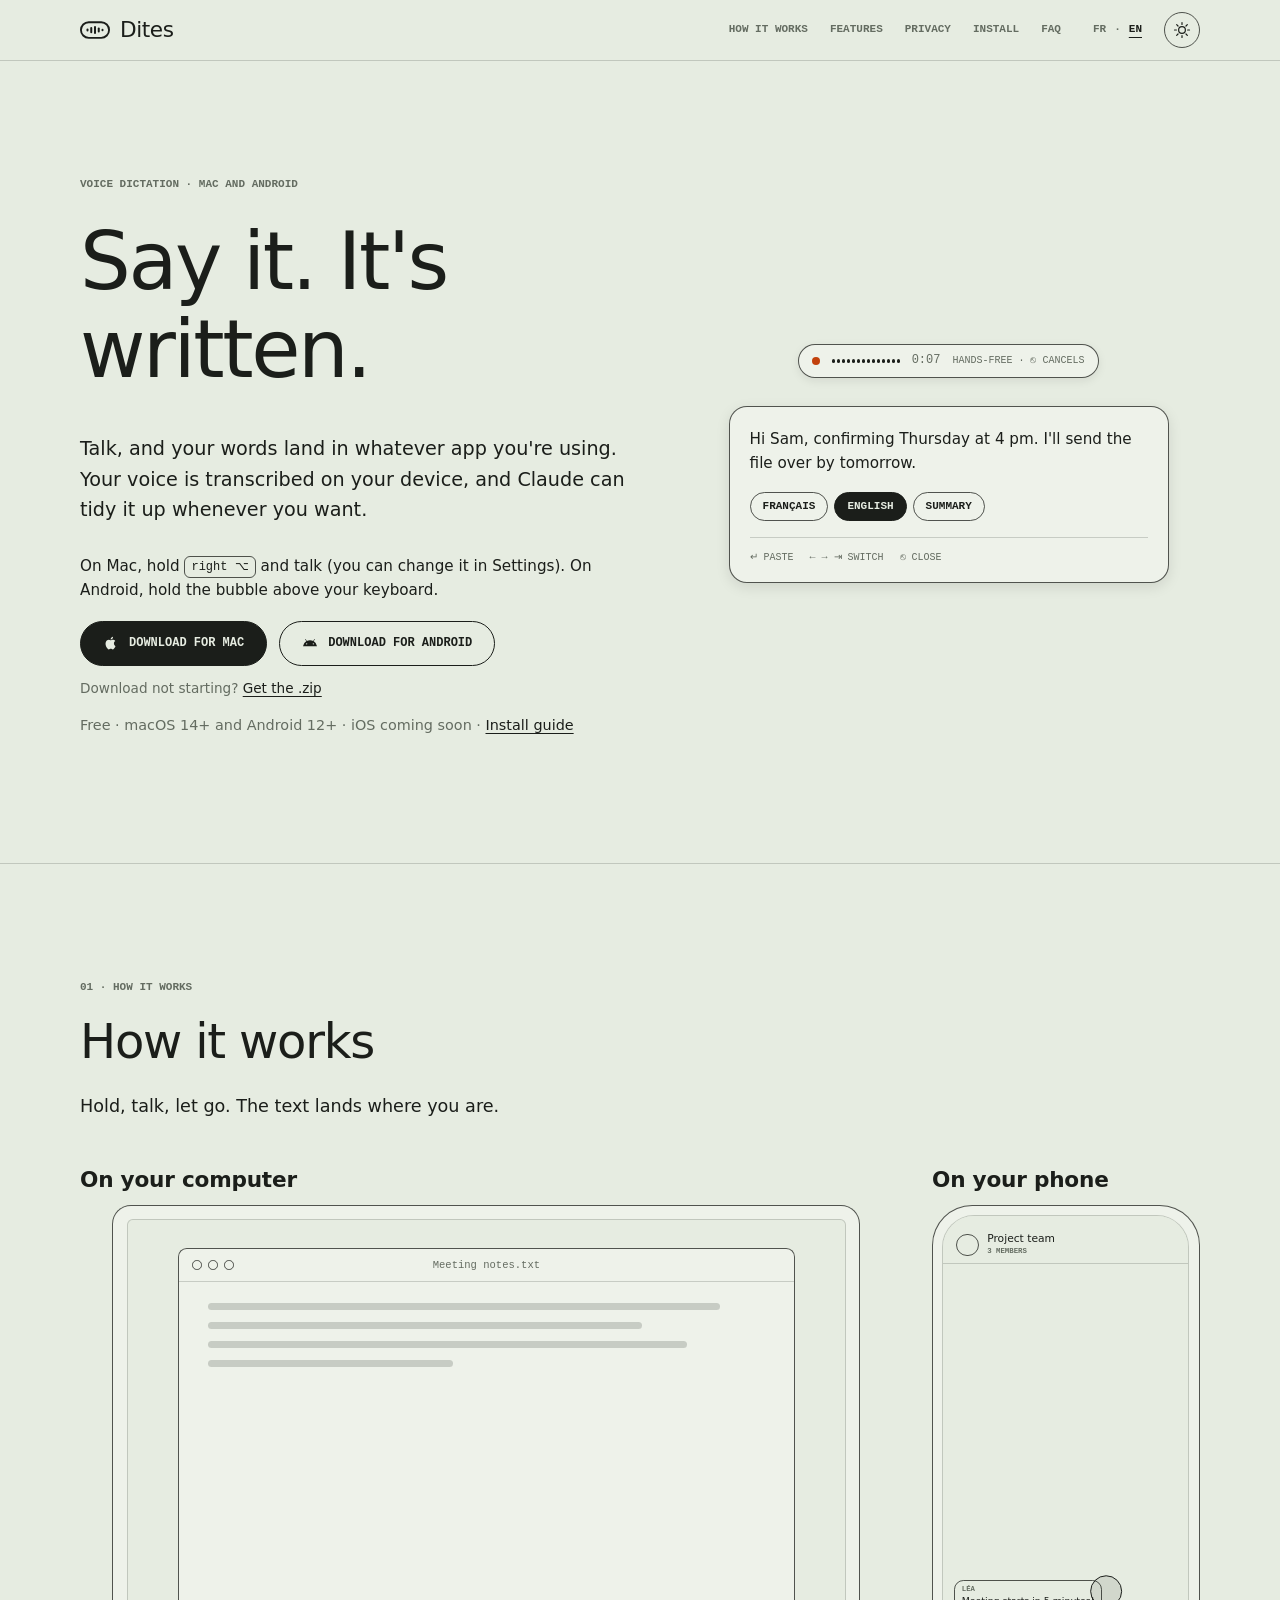
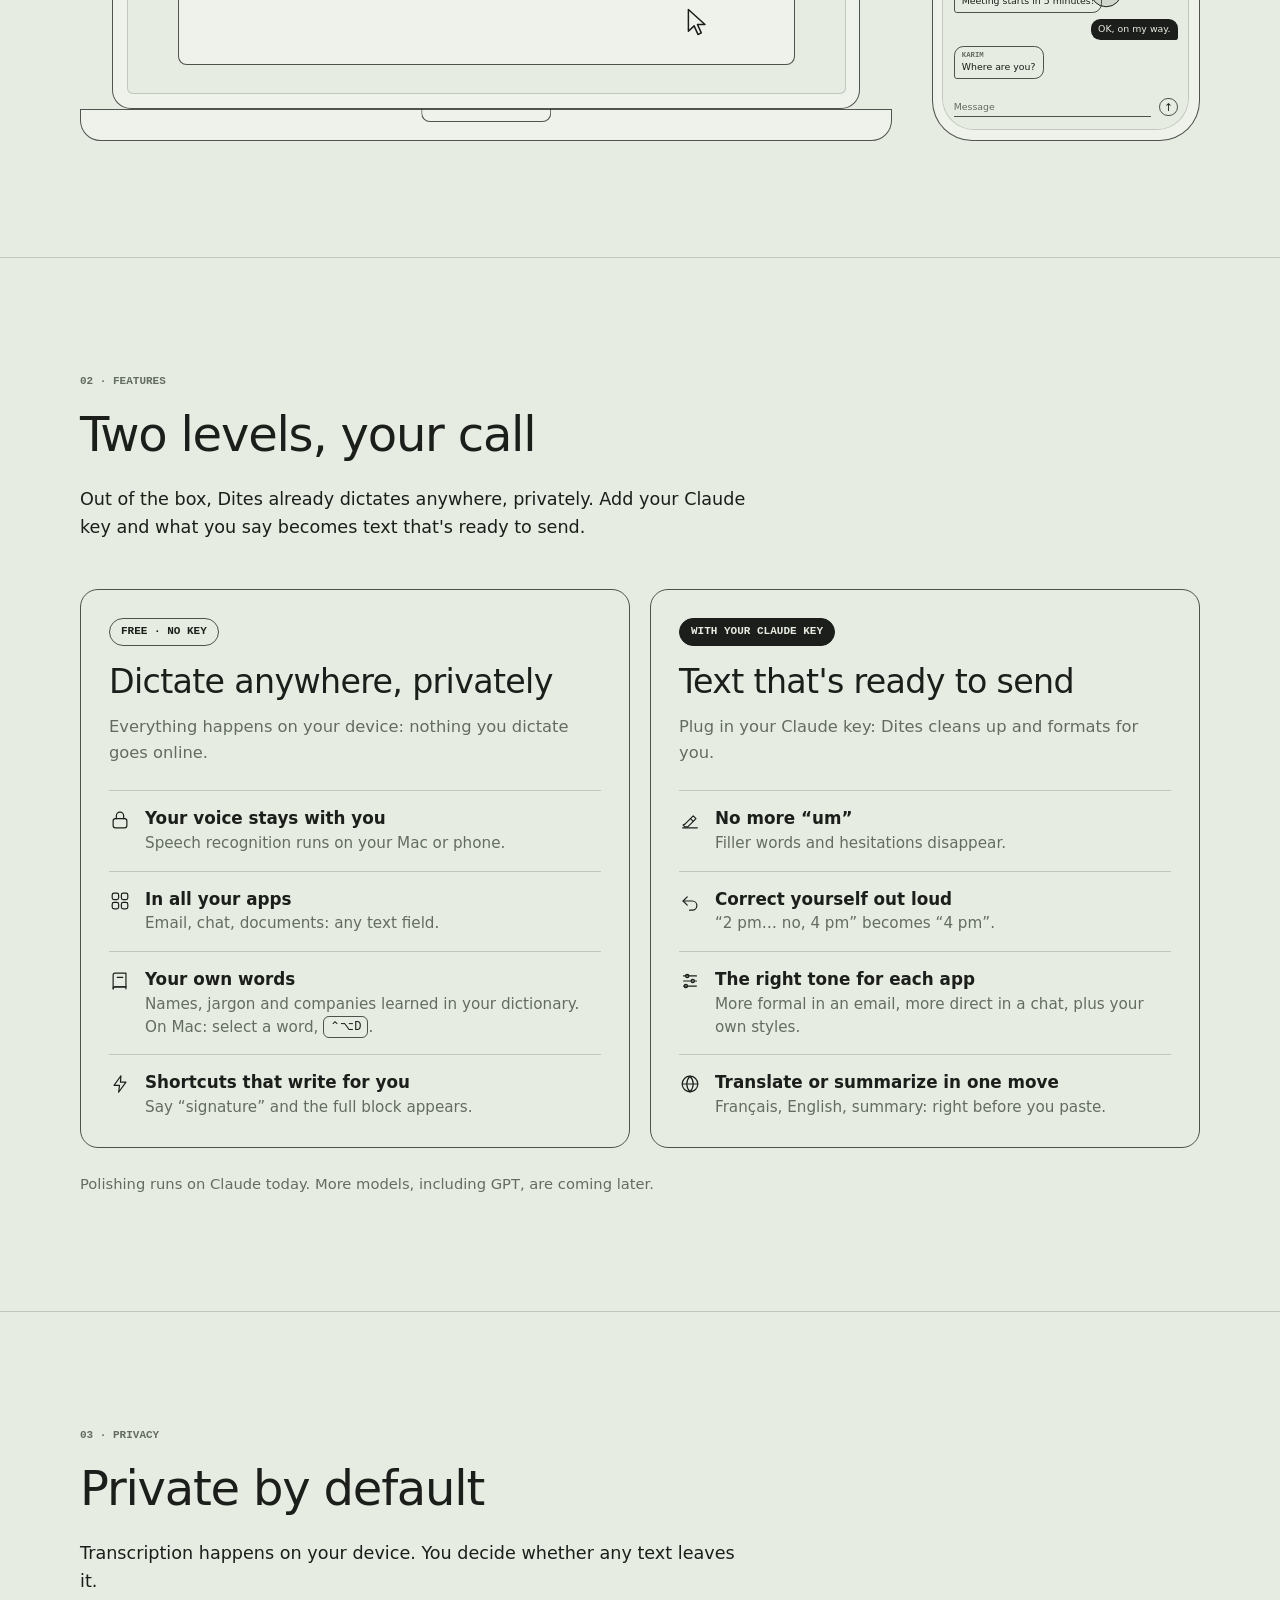
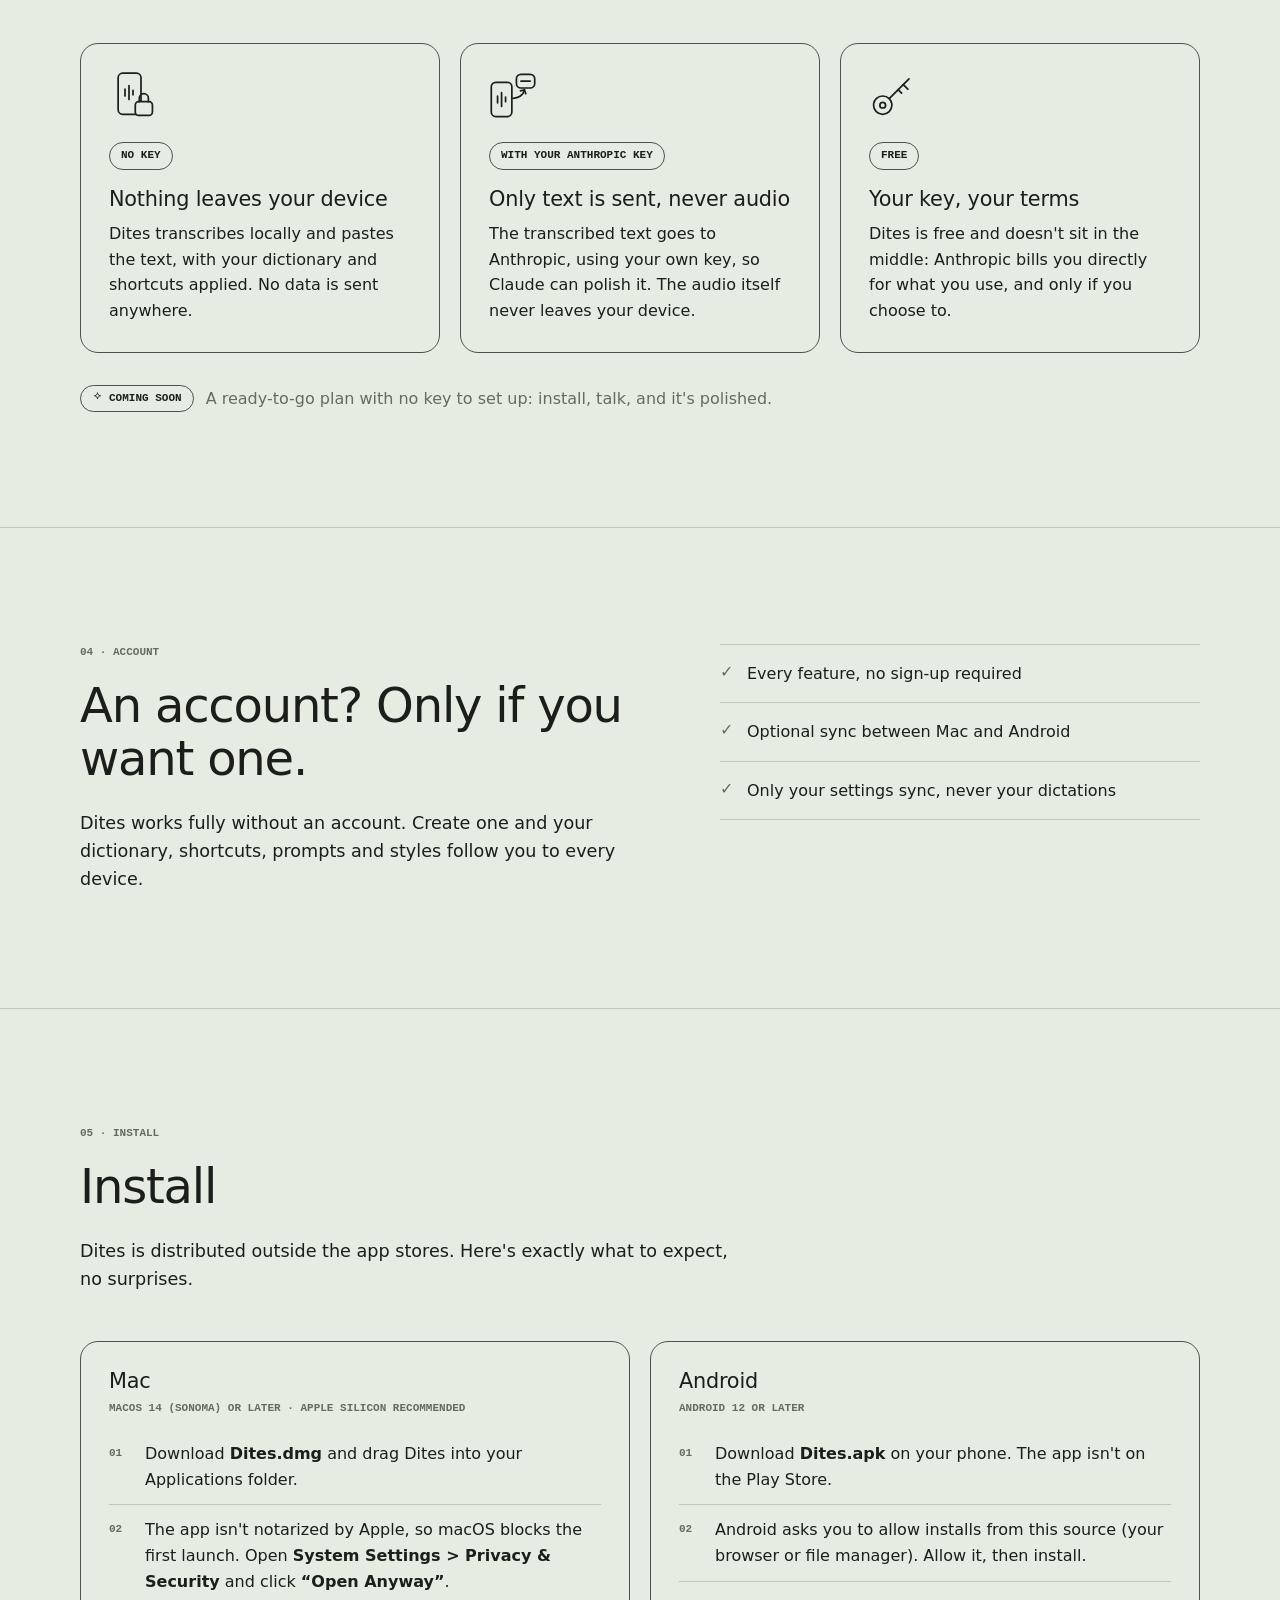
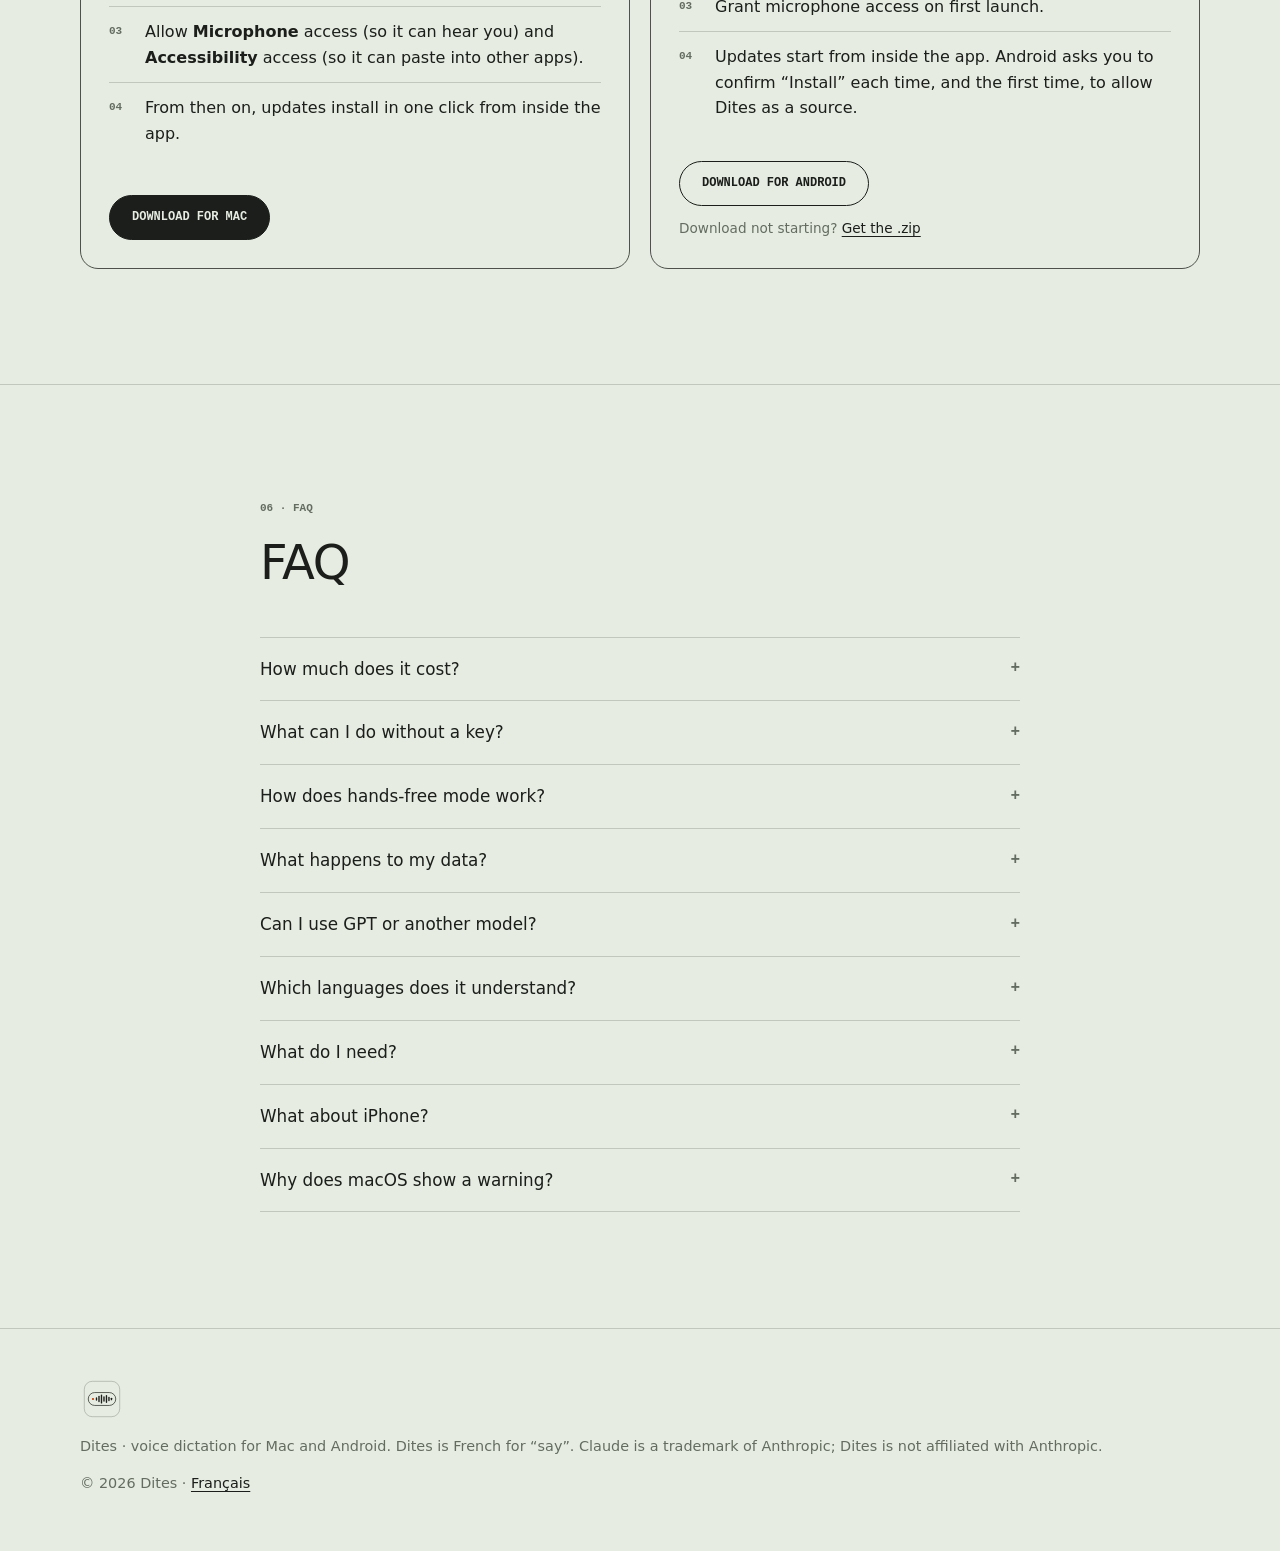
==== en/index.html @ d1201f4b "Téléchargements et mises à jour branchés sur les releases GitHub /download/mac, /download/android et" ====
<!doctype html>
<html lang="en">
<head>
  <meta charset="utf-8">
  <meta name="viewport" content="width=device-width, initial-scale=1">
  <title>Dites — voice dictation that writes for you</title>
  <meta name="description" content="Dites turns your voice into text in any app, on Mac and Android. Transcribed on your device, optionally polished by Claude. Free.">
  <meta name="color-scheme" content="light dark">
  <meta name="theme-color" content="#e6ece1" media="(prefers-color-scheme: light)">
  <meta name="theme-color" content="#141814" media="(prefers-color-scheme: dark)">
  <link rel="icon" href="/assets/img/favicon.svg" type="image/svg+xml">
  <link rel="apple-touch-icon" href="/assets/img/logo.svg">
  <link rel="canonical" href="https://dites.app/en/">
  <link rel="alternate" hreflang="fr" href="https://dites.app/">
  <link rel="alternate" hreflang="en" href="https://dites.app/en/">
  <link rel="alternate" hreflang="x-default" href="https://dites.app/">
  <meta property="og:title" content="Dites. Say it. It's written.">
  <meta property="og:description" content="Speak and your words appear in any app. Voice dictation for Mac and Android, transcribed on your device.">
  <meta property="og:type" content="website">
  <meta property="og:url" content="https://dites.app/en/">
  <meta property="og:site_name" content="Dites">
  <meta property="og:locale" content="en_US">
  <meta property="og:locale:alternate" content="fr_FR">
  <script>
    try { var t = localStorage.getItem("dites-theme"); if (t) document.documentElement.setAttribute("data-theme", t); } catch (e) {}
  </script>
  <link rel="stylesheet" href="/assets/css/style.css?v=1714596d">
</head>
<body>
  <a class="skip-link" href="#content">Skip to content</a>

  <header class="site-header">
    <div class="container header-inner">
      <a class="brand" href="/en/" aria-label="Dites, home">
        <svg class="brand-mark" viewBox="0 0 24 14" aria-hidden="true"><rect x="0.75" y="0.75" width="22.5" height="12.5" rx="6.25" fill="none" stroke="currentColor" stroke-width="1.5"/><g fill="currentColor"><rect x="5.2" y="5.75" width="1.6" height="2.5" rx="0.8"/><rect x="8.2" y="4.5" width="1.6" height="5" rx="0.8"/><rect x="11.2" y="3.75" width="1.6" height="6.5" rx="0.8"/><rect x="14.2" y="5" width="1.6" height="4" rx="0.8"/><rect x="17.2" y="6" width="1.6" height="2" rx="0.8"/></g></svg>
        <span>Dites</span>
      </a>
      <nav aria-label="Main navigation">
        <ul class="nav-links">
          <li><a href="#how-it-works">How it works</a></li>
          <li><a href="#features">Features</a></li>
          <li><a href="#privacy">Privacy</a></li>
          <li><a href="#install">Install</a></li>
          <li><a href="#faq">FAQ</a></li>
        </ul>
      </nav>
      <p class="lang-switch" aria-label="Language">
        <a href="/" lang="fr" hreflang="fr">FR</a>
        <span aria-hidden="true">·</span>
        <a href="/en/" lang="en" hreflang="en" aria-current="true">EN</a>
      </p>
      <button class="theme-toggle" type="button" data-theme-toggle data-label-to-light="Switch to light theme" data-label-to-dark="Switch to dark theme" aria-pressed="false" aria-label="Toggle theme">
        <svg class="icon-sun" viewBox="0 0 24 24" aria-hidden="true"><circle cx="12" cy="12" r="4.5"/><path d="M12 2v2.5M12 19.5V22M2 12h2.5M19.5 12H22M4.9 4.9l1.8 1.8M17.3 17.3l1.8 1.8M4.9 19.1l1.8-1.8M17.3 6.7l1.8-1.8"/></svg>
        <svg class="icon-moon" viewBox="0 0 24 24" aria-hidden="true"><path d="M20 14.5A8 8 0 0 1 9.5 4a8 8 0 1 0 10.5 10.5z"/></svg>
      </button>
    </div>
  </header>

  <main id="content">
    <!-- 1. Hero -->
    <section class="hero">
      <div class="container hero-grid">
        <div class="hero-text">
          <p class="eyebrow">Voice dictation · Mac and Android</p>
          <h1>Say it. It's written.</h1>
          <p class="lead">Talk, and your words land in whatever app you're using. Your voice is transcribed on your device, and Claude can tidy it up whenever you want.</p>
          <p class="shortcut-note">On Mac, hold <span class="key">right ⌥</span> and talk (you can change it in Settings). On Android, hold the bubble above your keyboard.</p>
          <div class="cta-row">
            <a class="btn btn-primary" data-download="mac" href="#install">
              <svg viewBox="0 0 24 24" aria-hidden="true"><path d="M16.4 12.6c0-2.4 2-3.5 2-3.6-1.1-1.6-2.8-1.8-3.4-1.8-1.4-.2-2.8.8-3.5.8s-1.8-.8-3-.8C6.9 7.3 5.4 8.2 4.6 9.6c-1.7 2.9-.4 7.2 1.2 9.6.8 1.2 1.7 2.4 2.9 2.4 1.2-.1 1.6-.8 3-.8s1.8.8 3 .8c1.3 0 2.1-1.2 2.8-2.3.9-1.3 1.3-2.6 1.3-2.7 0 0-2.4-.9-2.4-3.9zM14.1 5.5c.6-.8 1.1-1.8 1-2.9-.9 0-2.1.6-2.7 1.4-.6.7-1.1 1.8-1 2.8 1 .1 2.1-.5 2.7-1.3z"/></svg>
              Download for Mac
            </a>
            <a class="btn btn-secondary" data-download="android" href="#install">
              <svg viewBox="0 0 24 24" aria-hidden="true"><path d="M17.6 9.5l1.7-3a.4.4 0 0 0-.7-.4l-1.8 3A10.6 10.6 0 0 0 12 8c-1.7 0-3.3.4-4.8 1.1l-1.8-3a.4.4 0 0 0-.7.4l1.7 3A9.6 9.6 0 0 0 1.5 17h21a9.6 9.6 0 0 0-4.9-7.5zM7 14.2a1 1 0 1 1 0-2 1 1 0 0 1 0 2zm10 0a1 1 0 1 1 0-2 1 1 0 0 1 0 2z"/></svg>
              Download for Android
            </a>
          </div>
          <p class="zip-note">Download not starting? <a data-download="android-zip" href="#install">Get the .zip</a></p>
          <p class="cta-note">Free · macOS 14+ and Android 12+ · iOS coming soon · <a href="#install">Install guide</a></p>
        </div>

        <!-- Recording pill and options bubble, recreated from the app in HTML/CSS. -->
        <div class="hero-visual" aria-hidden="true">
          <div class="pill">
            <span class="rec-dot"></span>
            <span class="level"><i></i><i></i><i></i><i></i><i></i><i></i><i></i><i></i><i></i><i></i><i></i><i></i><i></i><i></i></span>
            <span class="timer">0:07</span>
            <span class="hint">Hands-free · ⎋ cancels</span>
          </div>
          <div class="bubble">
            <p class="bubble-text">Hi Sam, confirming Thursday at 4 pm. I'll send the file over by tomorrow.</p>
            <ul class="chips">
              <li class="chip">Français</li>
              <li class="chip is-selected">English</li>
              <li class="chip">Summary</li>
            </ul>
            <div class="bubble-foot">
              <span class="hint">↵ Paste</span>
              <span class="hint">← → ⇥ Switch</span>
              <span class="hint">⎋ Close</span>
            </div>
          </div>
        </div>
      </div>
    </section>

    <!-- 2. How it works : démos animées (HTML/CSS, séquencées par assets/js/demos.js) -->
    <section id="how-it-works" class="section">
      <div class="container">
        <div class="section-head">
          <span class="label">01 · How it works</span>
          <h2>How it works</h2>
          <p class="section-lead">Hold, talk, let go. The text lands where you are.</p>
        </div>
        <div class="demos">
          <figure class="demo" data-demo role="group" aria-label="Animated demo on Mac: a click in a document, the right Option key held down, the recording pill while you talk, then the options bubble offering the clean text in English, French or as a summary, and the text pasted into the document.">
            <h3 class="demo-title">On your computer</h3>
            <div class="demo-stage mac-stage" aria-hidden="true">
              <div class="mac">
                <div class="mac-screen">
                  <div class="mac-display">
                    <div class="win">
                      <div class="win-bar"><span></span><span></span><span></span><em>Meeting notes.txt</em><b class="win-key">right ⌥</b></div>
                      <div class="doc">
                        <i class="doc-l" style="width:92%"></i><i class="doc-l" style="width:78%"></i><i class="doc-l" style="width:86%"></i><i class="doc-l" style="width:44%"></i>
                        <p class="doc-live"><span class="doc-insert">Let's meet Tuesday at 4 pm for the budget review.</span><span class="caret"></span></p>
                      </div>
                    </div>
                    <div class="demo-raw"><span class="raw-label">You say</span>“uh so let's meet Tuesday at 2… no actually 4 for the budget review, yeah”</div>
                    <div class="demo-pill">
                      <span class="rec-dot"></span>
                      <span class="demo-level"><i></i><i></i><i></i><i></i><i></i><i></i><i></i><i></i><i></i><i></i><i></i><i></i><i></i><i></i></span>
                      <span class="demo-timer" data-timer>0:00</span>
                      <span class="demo-proc">Polishing…</span>
                    </div>
                    <div class="demo-options">
                      <div class="opt-texts"><p class="t1">Let's meet Tuesday at 4 pm for the budget review.</p><p class="t2">On se voit mardi à 16 h pour le point budget.</p><p class="t3">Budget review: Tuesday, 4 pm.</p></div>
                      <div class="opt-chips"><span class="chip c1">English</span><span class="chip c2">Français</span><span class="chip c3">Summary</span></div>
                      <div class="opt-foot"><span><b class="dk dk-enter">↵</b>Paste</span><span><b class="dk">←</b><b class="dk">→</b><b class="dk dk-tab">⇥</b>Switch</span><span><b class="dk">⎋</b>Close</span></div>
                    </div>
                    <svg class="mouse" viewBox="0 0 16 22"><path d="M1 1v17l4.5-4.2 3 6.7 2.6-1.2-3-6.6H14z"/></svg>
                    <span class="click-ring"></span>
                  </div>
                </div>
                <div class="mac-base"></div>
              </div>
            </div>
            <ol class="demo-steps sr-only">
              <li data-on="mouse" data-ms="1100">The mouse pointer moves into the document.</li>
              <li data-on="mouse m-doc click caret" data-ms="1000">Click: the text cursor blinks.</li>
              <li data-on="mouse m-doc caret key" data-ms="1000">You hold right ⌥.</li>
              <li data-on="caret key pill rec" data-ms="1400">The recording pill appears: you talk.</li>
              <li data-on="caret key pill rec raw" data-ms="2400">What you say, word for word: “uh so let's meet Tuesday at 2… no actually 4 for the budget review, yeah”.</li>
              <li data-on="caret keyup pill proc raw" data-ms="1300">You let go of the key: polishing…</li>
              <li data-on="caret options sel-1" data-ms="1800" data-static>The options bubble offers the clean text: “Let's meet Tuesday at 4 pm for the budget review.”</li>
              <li data-on="caret options sel-2 tab" data-ms="1600">⇥: the French version, “On se voit mardi à 16 h pour le point budget.”</li>
              <li data-on="caret options sel-3 tab" data-ms="1500">⇥: the summary, “Budget review: Tuesday, 4 pm.”</li>
              <li data-on="caret options sel-1 tab" data-ms="1200">⇥: back to English.</li>
              <li data-on="caret options sel-1 enter" data-ms="700">↵: paste.</li>
              <li data-on="caret inserted" data-ms="2600">The text is written into the document, right at the cursor.</li>
            </ol>
          </figure>

          <figure class="demo" data-demo role="group" aria-label="Animated demo on Android: a finger taps the message field of a chat, the Dites bubble appears above the keyboard, you hold it to talk, then the review panel offers the clean text, which is inserted and sent.">
            <h3 class="demo-title">On your phone</h3>
            <div class="demo-stage phone-stage" aria-hidden="true">
              <div class="phone">
                <div class="phone-screen">
                  <div class="chat-head"><span class="avatar"></span><span><b>Project team</b><small>3 members</small></span></div>
                  <div class="chat-body">
                    <div class="chat-msgs"><p class="msg msg-in"><span class="msg-who">Léa</span>Meeting starts in 5 minutes!</p><p class="msg msg-out">OK, on my way.</p><p class="msg msg-in"><span class="msg-who">Karim</span>Where are you?</p><p class="msg msg-out msg-new">I'm running 10 minutes late, start without me!</p></div>
                    <div class="chat-input"><span class="field"><span class="ph">Message</span><span class="field-text">I'm running 10 minutes late, start without me!</span><span class="caret"></span></span><span class="send">↑</span></div>
                  </div>
                  <div class="kbd"><i></i><i></i><i></i><i></i><i></i><i></i><i></i><i></i><i></i><i></i><i></i><i></i><i></i><i></i><i></i><i></i><i></i><i></i><i></i><i></i><i></i><i></i><i></i><i></i><i></i><i></i><i></i><i></i><i></i><i></i></div>
                  <div class="droid-raw"><span class="raw-label">You say</span>“yeah I'm running like ten minutes late uh start without me”</div>
                  <div class="droid-bubble demo-droid"><span class="droid-dot"></span><span class="droid-bars"><i></i><i></i><i></i><i></i><i></i><i></i><i></i></span></div>
                  <div class="droid-panel">
                    <p class="panel-text">I'm running 10 minutes late, start without me!</p>
                    <div class="opt-chips"><span class="chip c1">English</span><span class="chip c2">Français</span><span class="chip c3">Summary</span></div>
                    <span class="panel-insert">Insert</span>
                  </div>
                  <span class="finger"></span>
                </div>
              </div>
            </div>
            <ol class="demo-steps sr-only">
              <li data-on="finger" data-ms="1000">A chat is open.</li>
              <li data-on="finger f-field press kbd caret" data-ms="1000">A finger taps the message field: the keyboard opens.</li>
              <li data-on="kbd caret bubble" data-ms="1100">The Dites bubble floats above the keyboard.</li>
              <li data-on="kbd caret bubble finger f-bubble press rec" data-ms="1200">You hold the bubble: it switches to recording.</li>
              <li data-on="kbd caret bubble finger f-bubble press rec raw" data-ms="2400">What you say, word for word: “yeah I'm running like ten minutes late uh start without me”.</li>
              <li data-on="kbd caret bubble proc raw" data-ms="1200">You let go: polishing…</li>
              <li data-on="kbd caret panel" data-ms="1300">The review panel shows the clean text: “I'm running 10 minutes late, start without me!”</li>
              <li data-on="kbd caret panel sel-1" data-ms="1100">You pick an option.</li>
              <li data-on="kbd caret panel sel-1 finger f-insert press" data-ms="900">You tap “Insert”.</li>
              <li data-on="kbd field-text" data-ms="1200">The text lands in the field.</li>
              <li data-on="kbd sent" data-ms="2600" data-static>The message is sent to the chat.</li>
            </ol>
          </figure>
        </div>
      </div>
    </section>

    <!-- 3. Features: two levels -->
    <section id="features" class="section">
      <div class="container">
        <div class="section-head">
          <span class="label">02 · Features</span>
          <h2>Two levels, your call</h2>
          <p class="section-lead">Out of the box, Dites already dictates anywhere, privately. Add your Claude key and what you say becomes text that's ready to send.</p>
        </div>
        <div class="tiers">
          <article class="card tier">
            <p class="tag">Free · no key</p>
            <h3 class="tier-title">Dictate anywhere, privately</h3>
            <p class="tier-lead">Everything happens on your device: nothing you dictate goes online.</p>
            <ul class="benefits">
              <li><svg class="benefit-icon" viewBox="0 0 24 24" aria-hidden="true"><rect x="4.5" y="10.5" width="15" height="10" rx="2.5"/><path d="M8 10.5V7.5a4 4 0 0 1 8 0v3"/></svg><div><h4>Your voice stays with you</h4><p>Speech recognition runs on your Mac or phone.</p></div></li>
              <li><svg class="benefit-icon" viewBox="0 0 24 24" aria-hidden="true"><rect x="3.5" y="3.5" width="7" height="7" rx="2"/><rect x="13.5" y="3.5" width="7" height="7" rx="2"/><rect x="3.5" y="13.5" width="7" height="7" rx="2"/><rect x="13.5" y="13.5" width="7" height="7" rx="2"/></svg><div><h4>In all your apps</h4><p>Email, chat, documents: any text field.</p></div></li>
              <li><svg class="benefit-icon" viewBox="0 0 24 24" aria-hidden="true"><path d="M4.5 5.5a2 2 0 0 1 2-2h12v15h-12a2 2 0 0 0-2 2z"/><path d="M4.5 20.5a2 2 0 0 1 2-2h12v2"/><path d="M9 8h6"/></svg><div><h4>Your own words</h4><p>Names, jargon and companies learned in your dictionary. On Mac: select a word, <span class="key">⌃⌥D</span>.</p></div></li>
              <li><svg class="benefit-icon" viewBox="0 0 24 24" aria-hidden="true"><path d="M13 3 5.5 13.5h6L10.5 21 18.5 10h-6z"/></svg><div><h4>Shortcuts that write for you</h4><p>Say “signature” and the full block appears.</p></div></li>
            </ul>
          </article>
          <article class="card tier">
            <p class="tag tag-filled">With your Claude key</p>
            <h3 class="tier-title">Text that's ready to send</h3>
            <p class="tier-lead">Plug in your Claude key: Dites cleans up and formats for you.</p>
            <ul class="benefits">
              <li><svg class="benefit-icon" viewBox="0 0 24 24" aria-hidden="true"><path d="M4 20.5h16"/><path d="m6.5 16.5 9-9 3 3-9 9h-3l-2-2z"/><path d="m12.5 10.5 3 3"/></svg><div><h4>No more “um”</h4><p>Filler words and hesitations disappear.</p></div></li>
              <li><svg class="benefit-icon" viewBox="0 0 24 24" aria-hidden="true"><path d="M9 7.5 4.5 12 9 16.5"/><path d="M4.5 12h10a5 5 0 0 1 0 10h-3"/></svg><div><h4>Correct yourself out loud</h4><p>“2 pm… no, 4 pm” becomes “4 pm”.</p></div></li>
              <li><svg class="benefit-icon" viewBox="0 0 24 24" aria-hidden="true"><path d="M5 6.5h14M5 12h14M5 17.5h14"/><circle cx="9" cy="6.5" r="1.8"/><circle cx="15" cy="12" r="1.8"/><circle cx="7.5" cy="17.5" r="1.8"/></svg><div><h4>The right tone for each app</h4><p>More formal in an email, more direct in a chat, plus your own styles.</p></div></li>
              <li><svg class="benefit-icon" viewBox="0 0 24 24" aria-hidden="true"><circle cx="12" cy="12" r="8.5"/><path d="M3.5 12h17"/><path d="M12 3.5c2.4 2.4 3.5 5.2 3.5 8.5s-1.1 6.1-3.5 8.5c-2.4-2.4-3.5-5.2-3.5-8.5s1.1-6.1 3.5-8.5z"/></svg><div><h4>Translate or summarize in one move</h4><p>Français, English, summary: right before you paste.</p></div></li>
            </ul>
          </article>
        </div>
        <p class="tier-note">Polishing runs on Claude today. More models, including GPT, are coming later.</p>

      </div>
    </section>

    <!-- 4. Privacy -->
    <section id="privacy" class="section">
      <div class="container">
        <div class="section-head">
          <span class="label">03 · Privacy</span>
          <h2>Private by default</h2>
          <p class="section-lead">Transcription happens on your device. You decide whether any text leaves it.</p>
        </div>
        <div class="privacy-grid">
          <article class="card">
            <svg class="privacy-icon" viewBox="3 3 42 42" aria-hidden="true"><rect x="11" y="4" width="20" height="36" rx="4"/><path d="M17 18v6M20.5 15v12M24 19v4"/><rect class="mask" x="26" y="29" width="15" height="12" rx="3"/><path d="M29.5 29v-3a4 4 0 0 1 8 0v3"/></svg>
            <p class="tag">No key</p>
            <h3>Nothing leaves your device</h3>
            <p>Dites transcribes locally and pastes the text, with your dictionary and shortcuts applied. No data is sent anywhere.</p>
          </article>
          <article class="card">
            <svg class="privacy-icon" viewBox="3 3 42 42" aria-hidden="true"><rect x="5" y="12" width="18" height="30" rx="4"/><path d="M10.5 24v6M14 21v12M17.5 25v4"/><rect x="27" y="5" width="16" height="12" rx="4"/><path d="M31 11h8"/><path d="M24 26c5 0 9-3 10-7"/><path d="M30.5 19.5 34 18.5l1.2 3.5"/></svg>
            <p class="tag">With your Anthropic key</p>
            <h3>Only text is sent, never audio</h3>
            <p>The transcribed text goes to Anthropic, using your own key, so Claude can polish it. The audio itself never leaves your device.</p>
          </article>
          <article class="card">
            <svg class="privacy-icon" viewBox="3 3 42 42" aria-hidden="true"><circle cx="15" cy="32" r="8"/><path d="M20.7 26.3 38 9"/><path d="m33 14 4 4M28.5 18.5l3 3"/><circle cx="15" cy="32" r="2.5"/></svg>
            <p class="tag">Free</p>
            <h3>Your key, your terms</h3>
            <p>Dites is free and doesn't sit in the middle: Anthropic bills you directly for what you use, and only if you choose to.</p>
          </article>
        </div>
        <p class="soon"><span class="tag"><svg class="soon-icon" viewBox="0 0 16 16" aria-hidden="true"><path d="M8 2.5c.4 2.6 1.4 3.9 4.5 4.5-3.1.6-4.1 1.9-4.5 4.5-.4-2.6-1.4-3.9-4.5-4.5 3.1-.6 4.1-1.9 4.5-4.5z"/></svg>Coming soon</span> A ready-to-go plan with no key to set up: install, talk, and it's polished.</p>
      </div>
    </section>

    <!-- 5. Optional account -->
    <section id="account" class="section">
      <div class="container split">
        <div class="section-head">
          <span class="label">04 · Account</span>
          <h2>An account? Only if you want one.</h2>
          <p class="section-lead">Dites works fully without an account. Create one and your dictionary, shortcuts, prompts and styles follow you to every device.</p>
        </div>
        <ul class="checklist">
          <li>Every feature, no sign-up required</li>
          <li>Optional sync between Mac and Android</li>
          <li>Only your settings sync, never your dictations</li>
        </ul>
      </div>
    </section>

    <!-- 6. Install -->
    <section id="install" class="section">
      <div class="container">
        <div class="section-head">
          <span class="label">05 · Install</span>
          <h2>Install</h2>
          <p class="section-lead">Dites is distributed outside the app stores. Here's exactly what to expect, no surprises.</p>
        </div>
        <div class="install-grid">
          <article class="card install-card">
            <h3>Mac</h3>
            <p class="install-req">macOS 14 (Sonoma) or later · Apple Silicon recommended</p>
            <ol class="install-steps">
              <li>Download <strong>Dites.dmg</strong> and drag Dites into your Applications folder.</li>
              <li>The app isn't notarized by Apple, so macOS blocks the first launch. Open <strong>System Settings &gt; Privacy &amp; Security</strong> and click <strong>“Open Anyway”</strong>.</li>
              <li>Allow <strong>Microphone</strong> access (so it can hear you) and <strong>Accessibility</strong> access (so it can paste into other apps).</li>
              <li>From then on, updates install in one click from inside the app.</li>
            </ol>
            <a class="btn btn-primary" data-download="mac" href="#install">Download for Mac</a>
          </article>
          <article class="card install-card">
            <h3>Android</h3>
            <p class="install-req">Android 12 or later</p>
            <ol class="install-steps">
              <li>Download <strong>Dites.apk</strong> on your phone. The app isn't on the Play Store.</li>
              <li>Android asks you to allow installs from this source (your browser or file manager). Allow it, then install.</li>
              <li>Grant microphone access on first launch.</li>
              <li>Updates start from inside the app. Android asks you to confirm “Install” each time, and the first time, to allow Dites as a source.</li>
            </ol>
            <a class="btn btn-secondary" data-download="android" href="#install">Download for Android</a>
            <p class="zip-note">Download not starting? <a data-download="android-zip" href="#install">Get the .zip</a></p>
          </article>
        </div>
      </div>
    </section>

    <!-- 7. FAQ -->
    <section id="faq" class="section">
      <div class="container narrow">
        <div class="section-head">
          <span class="label">06 · FAQ</span>
          <h2>FAQ</h2>
        </div>
        <div class="faq">
          <details>
            <summary>How much does it cost?</summary>
            <p>Dites is free. Polishing with Claude is optional: it uses your own Anthropic key, billed directly by Anthropic based on your usage. Without a key, you pay nothing. A ready-to-go plan with no key to set up is coming later.</p>
          </details>
          <details>
            <summary>What can I do without a key?</summary>
            <p>The essentials: on-device transcription, basic punctuation and capitalization, your personal dictionary and text shortcuts. A key adds filler-word removal, spoken corrections, formatting, styles, translation and summaries.</p>
          </details>
          <details>
            <summary>How does hands-free mode work?</summary>
            <p>Tap your shortcut, <span class="key">right ⌥</span> by default (release it within 0.3 s) and recording keeps going without holding the key. Press it again to finish, or <span class="key">⎋</span> to cancel. On Android, tap the bubble above your keyboard.</p>
          </details>
          <details>
            <summary>What happens to my data?</summary>
            <p>Your voice is transcribed on your device and the audio is never sent. Without a key, no data leaves your device. With your Anthropic key, only the transcribed text is sent to Anthropic for polishing. The optional account only syncs your settings: dictionary, shortcuts, prompts and styles.</p>
          </details>
          <details>
            <summary>Can I use GPT or another model?</summary>
            <p>Not yet: polishing runs on Claude, by Anthropic, today. More models, including GPT, are coming later.</p>
          </details>
          <details>
            <summary>Which languages does it understand?</summary>
            <p>Dites is built with French first. Speech recognition also understands English and many other languages.</p>
          </details>
          <details>
            <summary>What do I need?</summary>
            <p>On Mac: macOS 14 (Sonoma) or later; an Apple Silicon Mac is recommended for fast transcription. On Android: Android 12 or later. And a microphone.</p>
          </details>
          <details>
            <summary>What about iPhone?</summary>
            <p>An iOS version is in the works.</p>
          </details>
          <details>
            <summary>Why does macOS show a warning?</summary>
            <p>Dites isn't notarized by Apple yet, so macOS blocks the first launch as a precaution. The steps to open it are in the <a href="#install">Install</a> section.</p>
          </details>
        </div>
      </div>
    </section>
  </main>

  <footer class="site-footer">
    <div class="container footer-inner">
      <img class="footer-icon" src="/assets/img/logo.svg" alt="" width="44" height="44">
      <p>Dites · voice dictation for Mac and Android. <span lang="fr">Dites</span> is French for “say”. Claude is a trademark of Anthropic; Dites is not affiliated with Anthropic.</p>
      <p>© <span data-year>2026</span> Dites · <a href="/" lang="fr" hreflang="fr">Français</a></p>
    </div>
  </footer>

  <script src="/assets/js/config.js?v=1714596d"></script>
  <script src="/assets/js/main.js?v=1714596d"></script>
  <script src="/assets/js/demos.js?v=1714596d"></script>
</body>
</html>
---- assets/css/style.css ----
/* Dites — feuille de style unique, calquée sur l'identité de l'app (Theme.swift).
   Papier vert sauge, encre presque noire, filets de 1 px, étiquettes mono en majuscules.
   Pas de dégradé, pas de flou, pas d'ombre sur les cartes. Un seul accent, réservé à l'enregistrement. */

:root {
  --paper: #e6ece1;
  --surface: #eef2ea;
  --ink: #1b1e1a;
  /* #6B7368 dans l'app ; légèrement foncé ici pour atteindre un contraste AA (4,5:1) sur le web. */
  --muted: #646c61;
  --accent: #c2410c;
  --line: color-mix(in srgb, var(--ink) 75%, transparent);
  --faint: color-mix(in srgb, var(--ink) 18%, transparent);
  --shadow-pill: 0 3px 10px rgb(0 0 0 / 8%);
  --shadow-bubble: 0 4px 14px rgb(0 0 0 / 10%);
  --radius: 18px;
  --font: -apple-system, BlinkMacSystemFont, "SF Pro Text", "SF Pro", system-ui, "Segoe UI", Roboto, "Helvetica Neue", Arial, sans-serif;
  --font-display: -apple-system, BlinkMacSystemFont, "SF Pro Display", "SF Pro", system-ui, "Segoe UI", Roboto, "Helvetica Neue", Arial, sans-serif;
  --mono: ui-monospace, "SF Mono", SFMono-Regular, Menlo, Consolas, "Liberation Mono", monospace;
  color-scheme: light;
}

@media (prefers-color-scheme: dark) {
  :root:not([data-theme="light"]) {
    --paper: #141814;
    --surface: #1b201b;
    --ink: #dde5d6;
    --muted: #8c9688;
    --accent: #f59e5b;
    --shadow-pill: 0 3px 10px rgb(0 0 0 / 30%);
    --shadow-bubble: 0 4px 14px rgb(0 0 0 / 35%);
    color-scheme: dark;
  }
}

:root[data-theme="dark"] {
  --paper: #141814;
  --surface: #1b201b;
  --ink: #dde5d6;
  --muted: #8c9688;
  --accent: #f59e5b;
  --shadow-pill: 0 3px 10px rgb(0 0 0 / 30%);
  --shadow-bubble: 0 4px 14px rgb(0 0 0 / 35%);
  color-scheme: dark;
}

*, *::before, *::after { box-sizing: border-box; }

html { scroll-behavior: smooth; scroll-padding-top: 72px; }

body {
  margin: 0;
  background: var(--paper);
  color: var(--ink);
  font-family: var(--font);
  font-size: 1rem;
  line-height: 1.6;
  -webkit-font-smoothing: antialiased;
}

img, svg { display: block; max-width: 100%; }

a { color: var(--ink); text-decoration: underline; text-decoration-thickness: 1px; text-underline-offset: 3px; }
a:hover { opacity: 0.6; }

:focus-visible { outline: 2px solid var(--ink); outline-offset: 3px; border-radius: 4px; }

h1, h2, h3 { font-family: var(--font-display); font-weight: 400; line-height: 1.1; margin: 0 0 0.5em; }
h1 { font-size: clamp(2.75rem, 7vw, 5rem); letter-spacing: -0.03em; }
h2 { font-size: clamp(2rem, 4.5vw, 3rem); letter-spacing: -0.025em; }
h3 { font-size: 1.3rem; letter-spacing: -0.01em; }
p { margin: 0 0 1em; }

/* Étiquette mono majuscule, la signature typographique de l'app. */
.label, .eyebrow, .tag, .btn, .lang-switch, .nav-links a, .chip, .hint, .install-req, .step-num, .faq summary::after {
  font-family: var(--mono);
  font-size: 0.6875rem;
  font-weight: 600;
  text-transform: uppercase;
  letter-spacing: normal;
}

.container { width: min(1120px, 100% - 32px); margin-inline: auto; }
.narrow { width: min(760px, 100% - 32px); }

.skip-link {
  position: absolute;
  left: 16px;
  top: -60px;
  z-index: 100;
  padding: 10px 16px;
  background: var(--ink);
  color: var(--paper);
  border-radius: 999px;
  text-decoration: none;
  font-family: var(--mono);
  font-size: 0.75rem;
  text-transform: uppercase;
}
.skip-link:focus { top: 12px; }

/* En-tête : opaque, un filet en bas, pas de flou. */
.site-header {
  position: sticky;
  top: 0;
  z-index: 50;
  background: var(--paper);
  border-bottom: 1px solid var(--faint);
}
.header-inner { display: flex; align-items: center; gap: 20px; height: 60px; }

.brand {
  display: inline-flex;
  align-items: center;
  gap: 10px;
  color: var(--ink);
  text-decoration: none;
  font-family: var(--font-display);
  font-size: 1.35rem;
  font-weight: 400;
  letter-spacing: -0.02em;
}
.brand-mark { width: 30px; height: 18px; color: var(--ink); }

.site-header nav { margin-left: auto; }
.nav-links { display: flex; gap: 2px; margin: 0; padding: 0; list-style: none; }
.nav-links a { display: block; padding: 8px 10px; color: var(--muted); text-decoration: none; }
.nav-links a:hover { color: var(--ink); opacity: 1; }

.lang-switch { display: flex; align-items: center; gap: 6px; margin: 0; color: var(--muted); }
.lang-switch a { padding: 6px 2px; color: var(--muted); text-decoration: none; }
.lang-switch a[aria-current="true"] { color: var(--ink); text-decoration: underline; text-decoration-thickness: 1px; text-underline-offset: 5px; }

.theme-toggle {
  display: grid;
  place-items: center;
  width: 36px;
  height: 36px;
  padding: 0;
  border: 1px solid var(--line);
  border-radius: 999px;
  background: transparent;
  color: var(--ink);
  cursor: pointer;
}
.theme-toggle:hover { opacity: 0.6; }
.theme-toggle svg { width: 18px; height: 18px; fill: none; stroke: currentColor; stroke-width: 1.6; stroke-linecap: round; }
.theme-toggle .icon-moon { fill: currentColor; stroke: none; display: none; }
.theme-toggle[aria-pressed="true"] .icon-sun { display: none; }
.theme-toggle[aria-pressed="true"] .icon-moon { display: block; }

/* Boutons en capsule : plein (encre) ou contour 1 px. */
.btn {
  display: inline-flex;
  align-items: center;
  justify-content: center;
  gap: 10px;
  min-height: 44px;
  padding: 12px 22px;
  border-radius: 999px;
  font-size: 0.75rem;
  text-decoration: none;
  border: 1px solid var(--ink);
  transition: opacity 0.15s;
}
.btn:hover, .btn:active { opacity: 0.6; }
.btn svg { width: 16px; height: 16px; fill: currentColor; flex: none; }
.btn-primary { background: var(--ink); color: var(--paper); }
.btn-secondary { background: transparent; color: var(--ink); }

/* Touches */
.key {
  display: inline-block;
  min-width: 1.9em;
  padding: 1px 6px;
  border: 1px solid var(--line);
  border-radius: 6px;
  font-family: var(--mono);
  font-size: 0.75rem;
  font-weight: 500;
  line-height: 1.5;
  text-align: center;
  vertical-align: 0.1em;
  color: var(--ink);
}

/* Hero */
.hero { padding: clamp(56px, 9vw, 120px) 0 clamp(64px, 9vw, 112px); border-bottom: 1px solid var(--faint); }
.hero-grid { display: grid; grid-template-columns: 1.1fr 1fr; gap: 64px; align-items: center; }
.eyebrow { margin-bottom: 24px; color: var(--muted); }
.lead { font-size: clamp(1.05rem, 1.8vw, 1.2rem); max-width: 32em; }
.cta-row { display: flex; flex-wrap: wrap; gap: 12px; margin: 36px 0 18px; }
.cta-note { color: var(--muted); font-size: 0.9rem; }
.zip-note { margin: -6px 0 14px; color: var(--muted); font-size: 0.85rem; }
.install-card .zip-note { margin: 12px 0 0; }

.hero-visual { display: grid; gap: 28px; justify-items: center; }

/* Pilule d'enregistrement : 34 px, rayon 17, filet 1 px, ombre de pilule. */
.pill {
  display: inline-flex;
  align-items: center;
  gap: 12px;
  height: 34px;
  padding: 0 14px 0 13px;
  background: var(--surface);
  border: 1px solid var(--line);
  border-radius: 17px;
  box-shadow: var(--shadow-pill);
}
.rec-dot { width: 8px; height: 8px; border-radius: 50%; background: var(--accent); flex: none; }
.level { display: flex; align-items: center; gap: 2px; height: 20px; }
.level i { display: block; width: 3px; height: 4px; border-radius: 2px; background: var(--ink); animation: level 1.26s linear infinite; }
/* Décalage croissant vers la gauche : le niveau défile de droite à gauche. */
.level i:nth-child(14) { animation-delay: -1.26s; }
.level i:nth-child(13) { animation-delay: -1.17s; }
.level i:nth-child(12) { animation-delay: -1.08s; }
.level i:nth-child(11) { animation-delay: -0.99s; }
.level i:nth-child(10) { animation-delay: -0.90s; }
.level i:nth-child(9) { animation-delay: -0.81s; }
.level i:nth-child(8) { animation-delay: -0.72s; }
.level i:nth-child(7) { animation-delay: -0.63s; }
.level i:nth-child(6) { animation-delay: -0.54s; }
.level i:nth-child(5) { animation-delay: -0.45s; }
.level i:nth-child(4) { animation-delay: -0.36s; }
.level i:nth-child(3) { animation-delay: -0.27s; }
.level i:nth-child(2) { animation-delay: -0.18s; }
.level i:nth-child(1) { animation-delay: -0.09s; }
.timer { font-family: var(--mono); font-size: 0.75rem; color: var(--muted); font-variant-numeric: tabular-nums; }
.hint { font-size: 0.625rem; font-weight: 500; color: var(--muted); }

@keyframes level {
  0% { height: 6px; }
  10% { height: 14px; }
  20% { height: 9px; }
  30% { height: 20px; }
  40% { height: 12px; }
  50% { height: 4px; }
  60% { height: 16px; }
  70% { height: 7px; }
  80% { height: 18px; }
  90% { height: 10px; }
  100% { height: 6px; }
}

/* Bulle d'options */
.bubble {
  width: min(440px, 100%);
  padding: 20px 20px 16px;
  background: var(--surface);
  border: 1px solid var(--line);
  border-radius: var(--radius);
  box-shadow: var(--shadow-bubble);
}
.bubble-text { margin: 0 0 16px; font-size: 0.95rem; }
.chips { display: flex; flex-wrap: wrap; gap: 6px; margin: 0 0 16px; padding: 0; list-style: none; }
.chip { padding: 5px 12px; border: 1px solid var(--line); border-radius: 999px; color: var(--ink); }
.chip.is-selected { background: var(--ink); color: var(--paper); border-color: var(--ink); }
.bubble-foot { display: flex; flex-wrap: wrap; gap: 6px 16px; padding-top: 12px; border-top: 1px solid var(--faint); }
.bubble-foot .hint { white-space: nowrap; }

.shortcut-note { margin: 28px 0 0; font-size: 0.95rem; }
.shortcut-note + .cta-row { margin-top: 18px; }

/* Sections */
.section { padding: clamp(72px, 9vw, 120px) 0; border-bottom: 1px solid var(--faint); }
.section-head { margin-bottom: 48px; }
.section-head .label { display: block; margin-bottom: 18px; color: var(--muted); }
.section-lead { font-size: 1.1rem; max-width: 38em; margin: 0; }

/* Cartes : filet 1 px, rayon 18, sans fond ni ombre. */
.card { padding: 28px; border: 1px solid var(--line); border-radius: var(--radius); }
.card p:last-child, .card ul:last-child { margin-bottom: 0; }

.tag {
  display: inline-block;
  margin: 0 0 18px;
  padding: 4px 11px;
  border: 1px solid var(--line);
  border-radius: 999px;
  color: var(--ink);
}
.tag-filled { background: var(--ink); color: var(--paper); border-color: var(--ink); }

.tiers { display: grid; grid-template-columns: 1fr 1fr; gap: 20px; }
.tier { display: flex; flex-direction: column; }
.tier .tag { align-self: flex-start; justify-self: start; }
.tier-title { margin: 0 0 0.4em; font-size: clamp(1.6rem, 2.6vw, 2.1rem); letter-spacing: -0.02em; }
.tier-lead { margin: 0 0 24px; color: var(--muted); font-size: 1.02rem; }
.benefits { display: grid; gap: 0; margin: 0; padding: 0; list-style: none; border-top: 1px solid var(--faint); }
.benefits li { display: grid; grid-template-columns: 22px 1fr; gap: 14px; padding: 16px 0; border-bottom: 1px solid var(--faint); }
.benefits li:last-child { border-bottom: 0; padding-bottom: 0; }
.benefit-icon { width: 22px; height: 22px; margin-top: 2px; fill: none; stroke: var(--ink); stroke-width: 1.3; stroke-linecap: round; stroke-linejoin: round; }
.benefits h4 { margin: 0 0 2px; font-family: var(--font); font-size: 1.05rem; font-weight: 700; line-height: 1.35; }
.benefits p { margin: 0; color: var(--muted); font-size: 0.95rem; line-height: 1.5; }
/* Côte à côte : les deux cartes partagent leurs lignes (sous-grille), titres et bénéfices alignés. */
@supports (grid-template-rows: subgrid) {
  @media (min-width: 761px) {
    .tiers { grid-auto-flow: column; grid-template-rows: repeat(7, auto); }
    .tier { display: grid; grid-row: span 7; grid-template-rows: subgrid; row-gap: 0; }
    .benefits { display: contents; }
    .benefits li { border-top: 1px solid var(--faint); border-bottom: 0; }
    .benefits li:last-child { padding-bottom: 0; }
  }
}
.tier-note { margin: 24px 0 0; color: var(--muted); font-size: 0.92rem; }


.privacy-grid { display: grid; grid-template-columns: repeat(3, 1fr); gap: 20px; }
/* Icônes filaires des cartes vie privée : même trait que les bénéfices, sans remplissage. */
.privacy-icon { display: block; width: 48px; height: 48px; margin-bottom: 20px; fill: none; stroke: var(--ink); stroke-width: 1.5; stroke-linecap: round; stroke-linejoin: round; }
.privacy-icon .mask { fill: var(--paper); }
.soon-icon { display: inline-block; width: 11px; height: 11px; margin: 0 6px -1px 0; fill: none; stroke: currentColor; stroke-width: 1.3; stroke-linejoin: round; }
.soon { display: flex; align-items: center; flex-wrap: wrap; gap: 4px 12px; margin: 32px 0 0; color: var(--muted); }
.soon .tag { margin: 0; }

.split { display: grid; grid-template-columns: 1.2fr 1fr; gap: 64px; align-items: start; }
.split .section-head { margin-bottom: 0; }
.checklist { margin: 0; padding: 0; list-style: none; border-top: 1px solid var(--faint); }
.checklist li { display: flex; gap: 14px; padding: 16px 0; border-bottom: 1px solid var(--faint); }
.checklist li::before { content: "✓"; font-family: var(--mono); color: var(--muted); }

.install-grid { display: grid; grid-template-columns: 1fr 1fr; gap: 20px; }
.install-card { display: flex; flex-direction: column; }
.install-card .btn { align-self: flex-start; margin-top: auto; }
.install-req { margin: -4px 0 24px; color: var(--muted); }
.install-steps { margin: 0 0 28px; padding: 0; list-style: none; counter-reset: s; }
.install-steps li { position: relative; padding: 12px 0 12px 36px; border-top: 1px solid var(--faint); counter-increment: s; }
.install-steps li:first-child { border-top: 0; padding-top: 0; }
.install-steps li::before {
  content: counter(s, decimal-leading-zero);
  position: absolute;
  left: 0;
  font-family: var(--mono);
  font-size: 0.6875rem;
  font-weight: 600;
  color: var(--muted);
  line-height: 2.2;
}
.install-steps li:first-child::before { top: 0; }

.faq { border-top: 1px solid var(--faint); }
.faq details { border-bottom: 1px solid var(--faint); }
.faq summary {
  display: flex;
  justify-content: space-between;
  align-items: center;
  gap: 16px;
  padding: 18px 0;
  font-size: 1.05rem;
  cursor: pointer;
  list-style: none;
}
.faq summary::-webkit-details-marker { display: none; }
.faq summary::after { content: "+"; font-size: 1rem; color: var(--muted); }
.faq details[open] summary::after { content: "−"; }
.faq details p { margin: 0; padding: 0 0 20px; color: var(--muted); max-width: 40em; }

/* Démos animées « Comment ça marche ».
   La scène reçoit data-on="drapeaux…" (posé par demos.js) ; chaque élément apparaît selon ses drapeaux.
   Tailles en em, l'em suit la largeur de la scène (container query). Animations en transform et opacity. */
/* Hauteur égale portable / téléphone : largeurs au ratio inverse des proportions (2 / 0,66 ≈ 3,03). */
.demos { display: grid; grid-template-columns: minmax(0, 3.03fr) minmax(0, 1fr); gap: 40px; align-items: start; }
.demo { margin: 0; display: grid; gap: 14px; min-width: 0; }
.demo-stage { position: relative; container-type: inline-size; user-select: none; }
.demo-stage *, .demo-stage *::before, .demo-stage *::after { transition-timing-function: ease; }
.demo-title { margin: 0; font-family: var(--font); font-size: 1.35rem; font-weight: 700; letter-spacing: -0.01em; }
.raw-label { display: block; margin-bottom: 0.35em; font-family: var(--mono); font-size: 0.62em; font-weight: 600; text-transform: uppercase; color: var(--muted); }

.sr-only { position: absolute; width: 1px; height: 1px; margin: -1px; padding: 0; overflow: hidden; clip: rect(0 0 0 0); clip-path: inset(50%); white-space: nowrap; border: 0; }

/* Éléments partagés */
.demo-stage .caret { display: inline-block; width: 0.09em; height: 1.1em; margin-left: 0.05em; vertical-align: -0.18em; background: var(--ink); opacity: 0; }
.demo-stage[data-on~="caret"] .caret { opacity: 1; animation: demo-blink 1s steps(1) infinite; }
.opt-chips { display: flex; flex-wrap: wrap; gap: 0.4em; }
.opt-chips .chip { padding: 0.35em 0.8em; font-size: 0.68em; border: 1px solid var(--line); border-radius: 999px; transition: background-color 0.25s, color 0.25s; }
.demo-stage[data-on~="sel-1"] .c1, .demo-stage[data-on~="sel-2"] .c2, .demo-stage[data-on~="sel-3"] .c3 { background: var(--ink); color: var(--paper); border-color: var(--ink); }

/* ---------- Mac ---------- */
/* L'em suit la largeur de la scène : la taille de police est posée sur l'enfant, la scène étant le conteneur. */
.mac-stage { aspect-ratio: 100 / 66; }
.mac { position: absolute; inset: 0; font-size: 1.8cqw; }
.mac-screen { position: absolute; left: 4%; right: 4%; top: 0; height: 94%; padding: 0.9em; border: 1px solid var(--line); border-radius: 1.3em; background: var(--surface); }
.mac-display { position: relative; height: 100%; border: 1px solid var(--faint); border-radius: 0.4em; background: var(--paper); overflow: hidden; container-type: size; }
.mac-base { position: absolute; left: 0; right: 0; top: 94%; height: 6%; border: 1px solid var(--line); border-radius: 0 0 1.4em 1.4em; background: var(--surface); }
.mac-base::after { content: ""; position: absolute; left: 50%; top: -1px; width: 16%; height: 45%; transform: translateX(-50%); border: 1px solid var(--line); border-top: 0; border-radius: 0 0 0.6em 0.6em; }
/* KeyCap dans la barre de titre de l'éditeur : enfoncée pendant l'enregistrement. */
.win-key { position: absolute; right: 0.8em; top: 50%; padding: 0.1em 0.55em; border: 1px solid var(--ink); border-radius: 0.4em; background: var(--ink); color: var(--paper); font-family: var(--mono); font-size: 0.7em; font-weight: 500; opacity: 0; transform: translateY(-50%) scale(0.9); transition: opacity 0.2s, transform 0.2s; }
.mac-stage[data-on~="key"] .win-key { opacity: 1; transform: translateY(-50%) scale(1); }

.win { position: absolute; inset: 6% 7%; border: 1px solid var(--line); border-radius: 0.6em; background: var(--surface); overflow: hidden; }
.win-bar { position: relative; display: flex; align-items: center; gap: 0.45em; height: 2.2em; padding: 0 0.9em; border-bottom: 1px solid var(--faint); }
.win-bar span { width: 0.65em; height: 0.65em; border: 1px solid var(--line); border-radius: 50%; }
.win-bar em { position: absolute; left: 50%; transform: translateX(-50%); font-family: var(--mono); font-size: 0.72em; font-style: normal; color: var(--muted); white-space: nowrap; }
.doc { display: grid; gap: 0.85em; padding: 1.5em 2em; }
.doc-l { display: block; height: 0.45em; border-radius: 0.3em; background: var(--faint); }
.doc-live { margin: 0.2em 0 0; min-height: 1.45em; font-size: 1.05em; line-height: 1.45; }
.doc-insert { display: none; border-radius: 0.2em; }
.mac-stage[data-on~="inserted"] .doc-insert { display: inline; animation: demo-insert 1.6s ease-out both; }

.demo-pill {
  position: absolute;
  left: 50%;
  bottom: 8%;
  display: flex;
  align-items: center;
  gap: 1em;
  width: 46cqw;
  height: 3.6em;
  padding: 0 1.3em;
  border: 1px solid var(--line);
  border-radius: 1.8em;
  background: var(--surface);
  box-shadow: var(--shadow-pill);
  opacity: 0;
  transform: translate(-50%, 0.8em);
  transition: opacity 0.3s, transform 0.3s;
}
.demo-pill .rec-dot { width: 0.8em; height: 0.8em; }
.demo-level { display: flex; flex: 1; align-items: center; justify-content: center; gap: 0.22em; height: 2em; }
.demo-level i { display: block; width: 0.3em; height: 0.4em; border-radius: 0.15em; background: var(--ink); transform-origin: center; }
.demo-timer { font-family: var(--mono); font-size: 0.95em; color: var(--muted); font-variant-numeric: tabular-nums; }
.demo-proc { display: none; flex: 1; font-family: var(--mono); font-size: 0.85em; color: var(--muted); }
.mac-stage[data-on~="pill"] .demo-pill { opacity: 1; transform: translate(-50%, 0); }
/* Longhands : le shorthand écraserait les animation-delay des barres. */
.mac-stage[data-on~="rec"] .demo-level i { height: 2em; animation-name: demo-level; animation-duration: 1.26s; animation-timing-function: linear; animation-iteration-count: infinite; }
.mac-stage[data-on~="proc"] .demo-level, .mac-stage[data-on~="proc"] .demo-timer { display: none; }
.mac-stage[data-on~="proc"] .demo-proc { display: block; }
.demo-level i:nth-child(14) { animation-delay: -1.26s; } .demo-level i:nth-child(13) { animation-delay: -1.17s; }
.demo-level i:nth-child(12) { animation-delay: -1.08s; } .demo-level i:nth-child(11) { animation-delay: -0.99s; }
.demo-level i:nth-child(10) { animation-delay: -0.90s; } .demo-level i:nth-child(9) { animation-delay: -0.81s; }
.demo-level i:nth-child(8) { animation-delay: -0.72s; } .demo-level i:nth-child(7) { animation-delay: -0.63s; }
.demo-level i:nth-child(6) { animation-delay: -0.54s; } .demo-level i:nth-child(5) { animation-delay: -0.45s; }
.demo-level i:nth-child(4) { animation-delay: -0.36s; } .demo-level i:nth-child(3) { animation-delay: -0.27s; }
.demo-level i:nth-child(2) { animation-delay: -0.18s; } .demo-level i:nth-child(1) { animation-delay: -0.09s; }

.demo-raw {
  position: absolute;
  left: 50%;
  bottom: calc(8% + 4.6em);
  width: 72cqw;
  padding: 0.7em 1em;
  border: 1px solid var(--faint);
  border-radius: 1em;
  background: var(--paper);
  color: var(--muted);
  font-size: 0.95em;
  line-height: 1.4;
  opacity: 0;
  transform: translate(-50%, 0.6em);
  transition: opacity 0.3s, transform 0.3s;
}
.mac-stage[data-on~="raw"] .demo-raw { opacity: 1; transform: translate(-50%, 0); }

.demo-options {
  position: absolute;
  left: 50%;
  top: 50%;
  width: 76cqw;
  padding: 1.2em 1.2em 0.9em;
  border: 1px solid var(--line);
  border-radius: 1.2em;
  background: var(--surface);
  box-shadow: var(--shadow-bubble);
  opacity: 0;
  transform: translate(-50%, -44%);
  transition: opacity 0.3s, transform 0.3s;
}
.mac-stage[data-on~="options"] .demo-options { opacity: 1; transform: translate(-50%, -50%); }
.opt-texts { display: grid; margin-bottom: 1em; }
.opt-texts p { grid-area: 1 / 1; margin: 0; font-size: 1.05em; line-height: 1.4; opacity: 0; transition: opacity 0.25s; }
.mac-stage[data-on~="sel-1"] .t1, .mac-stage[data-on~="sel-2"] .t2, .mac-stage[data-on~="sel-3"] .t3 { opacity: 1; }
.opt-foot { display: flex; flex-wrap: wrap; gap: 0.4em 1.4em; margin-top: 1em; padding-top: 0.8em; border-top: 1px solid var(--faint); font-family: var(--mono); font-size: 0.62em; font-weight: 500; text-transform: uppercase; color: var(--muted); }
.opt-foot span { display: inline-flex; align-items: center; gap: 0.35em; }
.dk { display: inline-block; min-width: 1.7em; padding: 0.05em 0.35em; border: 1px solid var(--faint); border-radius: 0.4em; font-weight: 500; text-align: center; color: var(--ink); transition: background-color 0.15s, color 0.15s; }
.mac-stage[data-on~="tab"] .dk-tab, .mac-stage[data-on~="enter"] .dk-enter { background: var(--ink); color: var(--paper); border-color: var(--ink); }

.mouse { position: absolute; left: 0; top: 0; width: 1.4em; fill: var(--surface); stroke: var(--ink); stroke-width: 1.2; stroke-linejoin: round; opacity: 0; transform: translate(78cqw, 82cqh); transition: transform 0.9s cubic-bezier(0.3, 0.7, 0.2, 1), opacity 0.3s; }
.mac-stage[data-on~="mouse"] .mouse { opacity: 1; }
.mac-stage[data-on~="m-doc"] .mouse { transform: translate(calc(7cqw + 2.2em), calc(6cqh + 9.6em)); }
.click-ring { position: absolute; left: 0; top: 0; width: 1.6em; height: 1.6em; border: 1px solid var(--ink); border-radius: 50%; opacity: 0; transform: translate(calc(7cqw + 1.4em), calc(6cqh + 8.8em)); }
.mac-stage[data-on~="click"] .click-ring { animation: demo-ring 0.6s ease-out 0.1s both; }

/* ---------- Android ---------- */
.phone-stage { aspect-ratio: 100 / 200; }
.phone { position: absolute; inset: 0; font-size: 5cqw; padding: 0.7em; border: 1px solid var(--line); border-radius: 3em; background: var(--surface); }
.phone-screen { position: relative; height: 100%; border: 1px solid var(--faint); border-radius: 2.4em; background: var(--paper); overflow: hidden; container-type: size; }
.chat-head { position: absolute; z-index: 2; left: 0; right: 0; top: 0; display: flex; align-items: center; gap: 0.6em; height: 3.6em; padding: 0.8em 1em 0; border-bottom: 1px solid var(--faint); background: var(--paper); }
.chat-head .avatar { width: 1.7em; height: 1.7em; border: 1px solid var(--line); border-radius: 50%; flex: none; }
.chat-head b { display: block; font-size: 0.8em; font-weight: 500; line-height: 1.2; }
.chat-head small { display: block; font-family: var(--mono); font-size: 0.55em; font-weight: 600; text-transform: uppercase; color: var(--muted); }
.chat-body { position: absolute; left: 0; right: 0; top: 3.6em; bottom: 0; display: flex; flex-direction: column; justify-content: flex-end; transition: transform 0.4s; }
.phone-stage[data-on~="kbd"] .chat-body { transform: translateY(-38cqh); }
.chat-msgs { display: flex; flex-direction: column; gap: 0.45em; padding: 0.8em; }
.msg { max-width: 82%; margin: 0; padding: 0.45em 0.75em; font-size: 0.7em; line-height: 1.35; border-radius: 1em; }
.msg-in { align-self: flex-start; border: 1px solid var(--line); border-bottom-left-radius: 0.3em; }
.msg-out { align-self: flex-end; background: var(--ink); color: var(--paper); border-bottom-right-radius: 0.3em; }
.msg-who { display: block; font-family: var(--mono); font-size: 0.78em; font-weight: 600; text-transform: uppercase; color: var(--muted); }
.msg-new { display: none; }
.phone-stage[data-on~="sent"] .msg-new { display: block; animation: demo-rise 0.4s ease-out both; }
.chat-input { display: flex; align-items: center; gap: 0.6em; padding: 0.6em 0.8em 0.9em; background: var(--paper); }
.field { flex: 1; min-height: 1.9em; padding: 0.35em 0 0.3em; border-bottom: 1px solid var(--line); font-size: 0.7em; line-height: 1.35; }
.field .ph { color: var(--muted); }
.field-text { display: none; }
.phone-stage[data-on~="field-text"] .field-text { display: inline; }
.phone-stage[data-on~="field-text"] .ph, .phone-stage[data-on~="caret"] .ph { display: none; }
.send { display: grid; place-items: center; width: 1.7em; height: 1.7em; border: 1px solid var(--line); border-radius: 50%; font-size: 0.8em; flex: none; transition: background-color 0.2s, color 0.2s; }
.phone-stage[data-on~="field-text"] .send { background: var(--ink); color: var(--paper); border-color: var(--ink); }
.kbd { position: absolute; left: 0; right: 0; bottom: 0; height: 38%; display: grid; grid-template-columns: repeat(10, 1fr); grid-auto-rows: 1fr; gap: 0.35em; padding: 0.7em 0.5em 1.2em; border-top: 1px solid var(--faint); background: var(--surface); transform: translateY(100%); transition: transform 0.4s; }
.kbd i { border: 1px solid var(--faint); border-radius: 0.3em; }
.phone-stage[data-on~="kbd"] .kbd { transform: translateY(0); }

.demo-droid {
  position: absolute;
  left: 50%;
  bottom: calc(38cqh + 3.4em);
  display: flex;
  align-items: center;
  justify-content: space-between;
  width: 6.4em;
  height: 3em;
  padding: 0 0.85em 0 1em;
  border: 1px solid var(--ink);
  border-radius: 1.5em;
  background: var(--paper);
  opacity: 0;
  transform: translate(-50%, 0.6em);
  transition: opacity 0.3s, transform 0.3s, background-color 0.2s, border-color 0.2s;
}
.demo-droid .droid-dot { width: 0.7em; height: 0.7em; border-radius: 50%; background: var(--accent); }
.demo-droid .droid-bars { display: flex; align-items: center; gap: 0.2em; height: 1.4em; }
.demo-droid .droid-bars i { display: block; width: 0.2em; border-radius: 0.1em; background: var(--ink); transition: height 0.2s; }
.demo-droid .droid-bars i:nth-child(1) { height: 0.55em; } .demo-droid .droid-bars i:nth-child(2) { height: 1em; }
.demo-droid .droid-bars i:nth-child(3) { height: 1.4em; } .demo-droid .droid-bars i:nth-child(4) { height: 0.85em; }
.demo-droid .droid-bars i:nth-child(5) { height: 1.2em; } .demo-droid .droid-bars i:nth-child(6) { height: 0.7em; }
.demo-droid .droid-bars i:nth-child(7) { height: 0.4em; }
.phone-stage[data-on~="bubble"] .demo-droid { opacity: 1; transform: translate(-50%, 0); }
.phone-stage[data-on~="rec"] .demo-droid { background: var(--accent); border-color: var(--accent); }
.phone-stage[data-on~="rec"] .demo-droid .droid-dot, .phone-stage[data-on~="rec"] .demo-droid .droid-bars i { background: var(--paper); }
.phone-stage[data-on~="rec"] .demo-droid .droid-bars i { height: 1.4em; animation-name: demo-droid-level; animation-duration: 0.98s; animation-timing-function: linear; animation-iteration-count: infinite; }
.phone-stage[data-on~="proc"] .demo-droid .droid-bars i { height: 0.35em; }
.demo-droid .droid-bars i:nth-child(7) { animation-delay: -0.98s; } .demo-droid .droid-bars i:nth-child(6) { animation-delay: -0.84s; }
.demo-droid .droid-bars i:nth-child(5) { animation-delay: -0.70s; } .demo-droid .droid-bars i:nth-child(4) { animation-delay: -0.56s; }
.demo-droid .droid-bars i:nth-child(3) { animation-delay: -0.42s; } .demo-droid .droid-bars i:nth-child(2) { animation-delay: -0.28s; }
.demo-droid .droid-bars i:nth-child(1) { animation-delay: -0.14s; }

.droid-raw {
  position: absolute;
  left: 0.8em;
  right: 0.8em;
  /* em de cet élément = 0,72 em du parent : 10 em ici ≈ 7,2 em au-dessus du clavier. */
  bottom: calc(38cqh + 10em);
  padding: 0.6em 0.8em;
  border: 1px solid var(--faint);
  border-radius: 0.9em;
  background: var(--paper);
  color: var(--muted);
  font-size: 0.72em;
  line-height: 1.35;
  opacity: 0;
  transform: translateY(0.6em);
  transition: opacity 0.3s, transform 0.3s;
}
.phone-stage[data-on~="raw"] .droid-raw { opacity: 1; transform: translateY(0); }

.droid-panel {
  position: absolute;
  left: 0.6em;
  right: 0.6em;
  bottom: calc(38cqh + 0.6em);
  padding: 0.9em 0.9em 0.8em;
  border: 1px solid var(--line);
  border-radius: 1.2em;
  background: var(--surface);
  box-shadow: var(--shadow-bubble);
  opacity: 0;
  transform: translateY(0.8em);
  transition: opacity 0.3s, transform 0.3s;
}
.phone-stage[data-on~="panel"] .droid-panel { opacity: 1; transform: translateY(0); }
.panel-text { margin: 0 0 0.8em; font-size: 0.78em; line-height: 1.35; }
.droid-panel .opt-chips { font-size: 0.85em; }
.panel-insert { display: block; width: fit-content; margin: 0.9em 0 0 auto; padding: 0.45em 1em; border-radius: 999px; background: var(--ink); color: var(--paper); font-family: var(--mono); font-size: 0.6em; font-weight: 600; text-transform: uppercase; }

.finger { position: absolute; left: 0; top: 0; width: 2.4em; height: 2.4em; border: 1px solid var(--ink); border-radius: 50%; background: color-mix(in srgb, var(--ink) 10%, transparent); opacity: 0; transform: translate(60cqw, 70cqh); transition: transform 0.7s cubic-bezier(0.3, 0.7, 0.2, 1), opacity 0.3s, background-color 0.15s; }
.phone-stage[data-on~="finger"] .finger { opacity: 1; }
.phone-stage[data-on~="press"] .finger { background: color-mix(in srgb, var(--ink) 28%, transparent); }
.phone-stage[data-on~="f-field"] .finger { transform: translate(calc(30cqw - 1.2em), calc(62cqh - 1.2em)); }
.phone-stage[data-on~="f-bubble"] .finger { transform: translate(calc(50cqw - 1.2em), calc(62cqh - 5.5em)); }
.phone-stage[data-on~="f-insert"] .finger { transform: translate(calc(100cqw - 4.2em), calc(62cqh - 2.4em)); }

@keyframes demo-blink { 50% { opacity: 0; } }
@keyframes demo-insert { 0% { opacity: 0; background: color-mix(in srgb, var(--ink) 18%, transparent); } 20% { opacity: 1; } 100% { background: transparent; } }
@keyframes demo-ring { 0% { opacity: 1; transform: translate(calc(7cqw + 1.4em), calc(6cqh + 8.8em)) scale(0.3); } 100% { opacity: 0; transform: translate(calc(7cqw + 1.4em), calc(6cqh + 8.8em)) scale(1.4); } }
@keyframes demo-rise { from { opacity: 0; transform: translateY(0.6em); } to { opacity: 1; transform: translateY(0); } }
@keyframes demo-level { 0% { transform: scaleY(0.3); } 10% { transform: scaleY(0.7); } 20% { transform: scaleY(0.45); } 30% { transform: scaleY(1); } 40% { transform: scaleY(0.6); } 50% { transform: scaleY(0.2); } 60% { transform: scaleY(0.8); } 70% { transform: scaleY(0.35); } 80% { transform: scaleY(0.9); } 90% { transform: scaleY(0.5); } 100% { transform: scaleY(0.3); } }
@keyframes demo-droid-level { 0% { transform: scaleY(0.3); } 15% { transform: scaleY(0.8); } 30% { transform: scaleY(0.45); } 45% { transform: scaleY(1); } 60% { transform: scaleY(0.55); } 75% { transform: scaleY(0.85); } 90% { transform: scaleY(0.35); } 100% { transform: scaleY(0.3); } }

@container (max-width: 520px) {
  .mac-stage .mac { font-size: 2.2cqw; }
}

@media (max-width: 960px) {
  .demos { grid-template-columns: 1fr; }
  .demos .demo:last-child { width: min(340px, 100%); justify-self: center; }
}

@media (prefers-reduced-motion: reduce) {
  .demo-stage *, .demo-stage *::before, .demo-stage *::after { transition: none !important; animation: none !important; }
  .mac-stage[data-on~="rec"] .demo-level i { transform: scaleY(0.6); }
  .mac-stage[data-on~="rec"] .demo-level i:nth-child(3n) { transform: scaleY(0.95); }
}

/* Pied de page */
.site-footer { padding: 48px 0 56px; }
.footer-inner { display: grid; gap: 14px; }
.site-footer p { margin: 0; color: var(--muted); font-size: 0.9rem; }
.footer-icon { width: 44px; height: 44px; }

/* Page 404 */
.not-found { display: grid; gap: 48px; margin-top: 48px; }
.not-found section + section { padding-top: 40px; border-top: 1px solid var(--faint); }

/* Responsive */
@media (max-width: 960px) {
  .hero-grid, .split { grid-template-columns: 1fr; gap: 48px; }
  .hero-visual { justify-items: start; }
}

@media (max-width: 760px) {
  .nav-links { display: none; }
  .privacy-grid, .install-grid, .tiers { grid-template-columns: 1fr; }
  .card { padding: 22px; }
  .cta-row .btn { width: 100%; }
  .install-card .btn { align-self: stretch; }
  .pill .hint { display: none; }
}

@media (prefers-reduced-motion: reduce) {
  html { scroll-behavior: auto; }
  .level i { animation: none; }
  .level i:nth-child(3n) { height: 14px; }
  .level i:nth-child(3n+1) { height: 8px; }
  .level i:nth-child(4n) { height: 18px; }
  .btn { transition: none; }
}
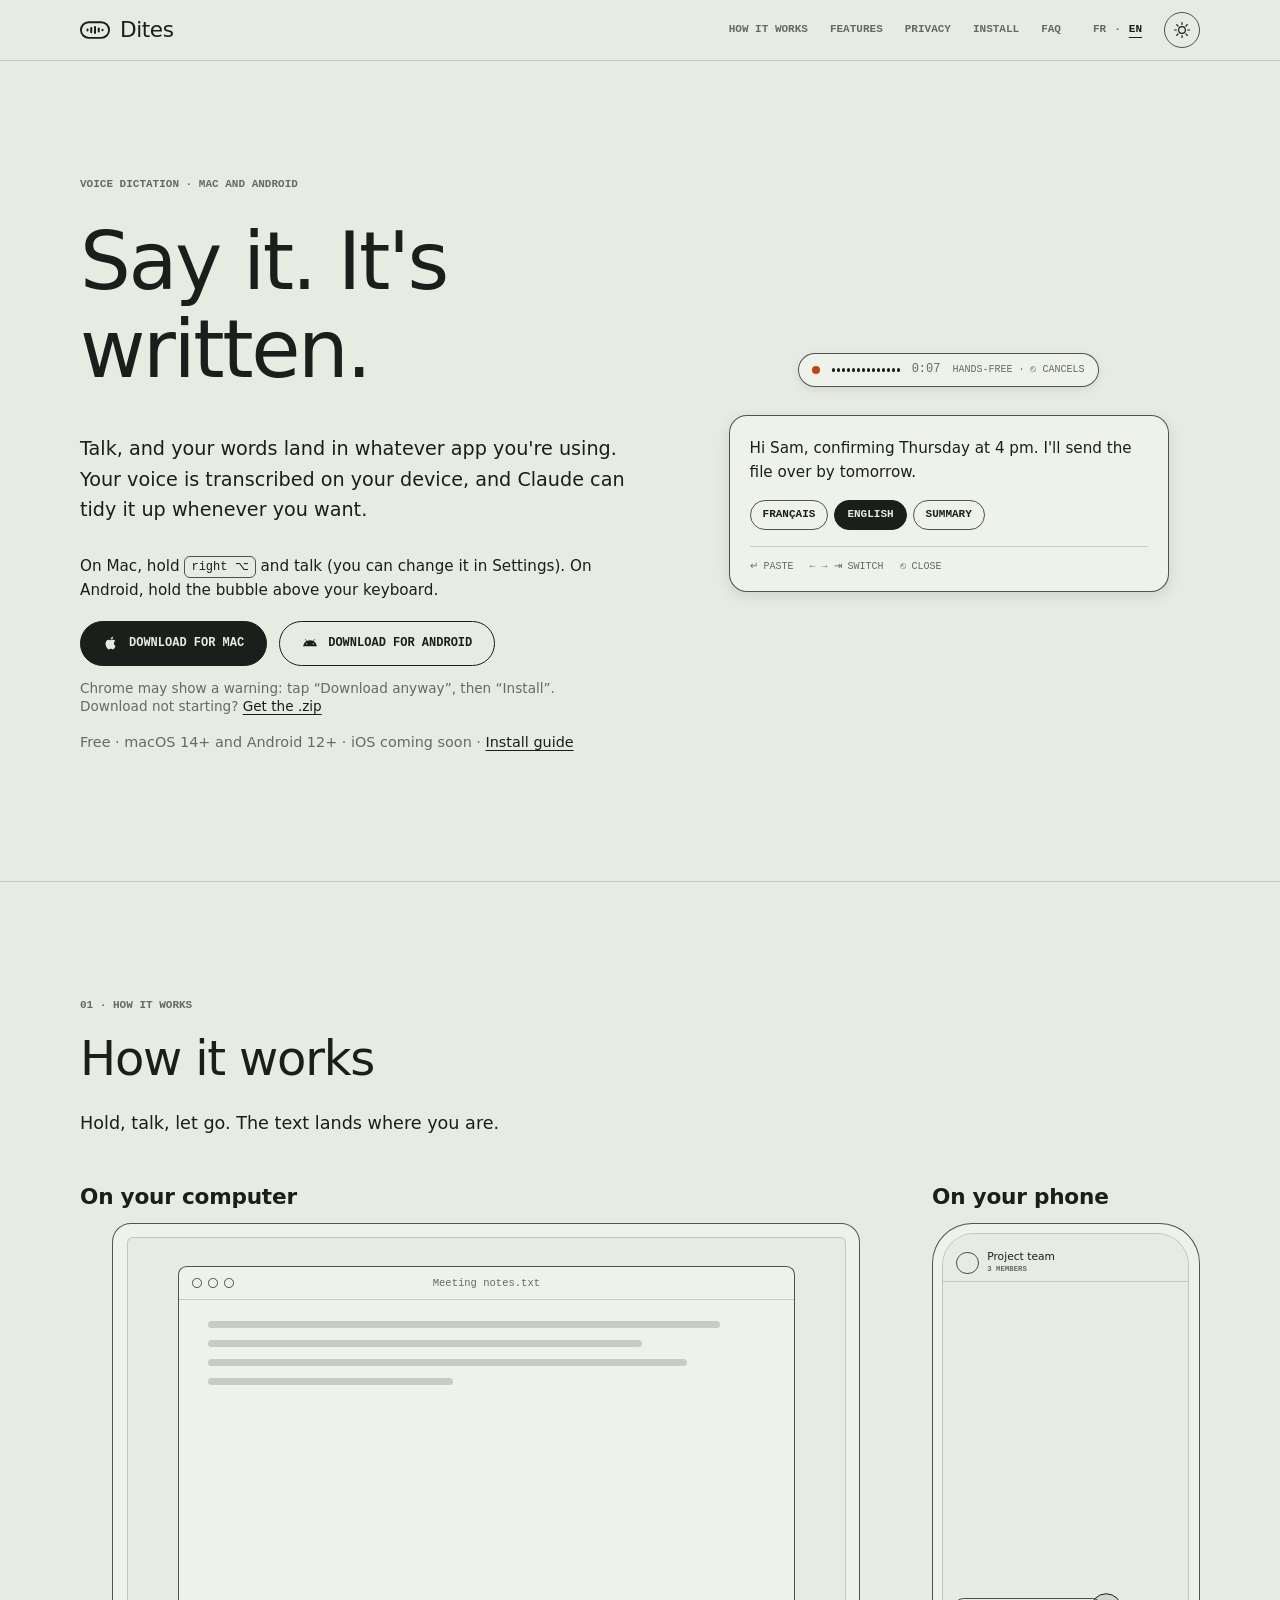
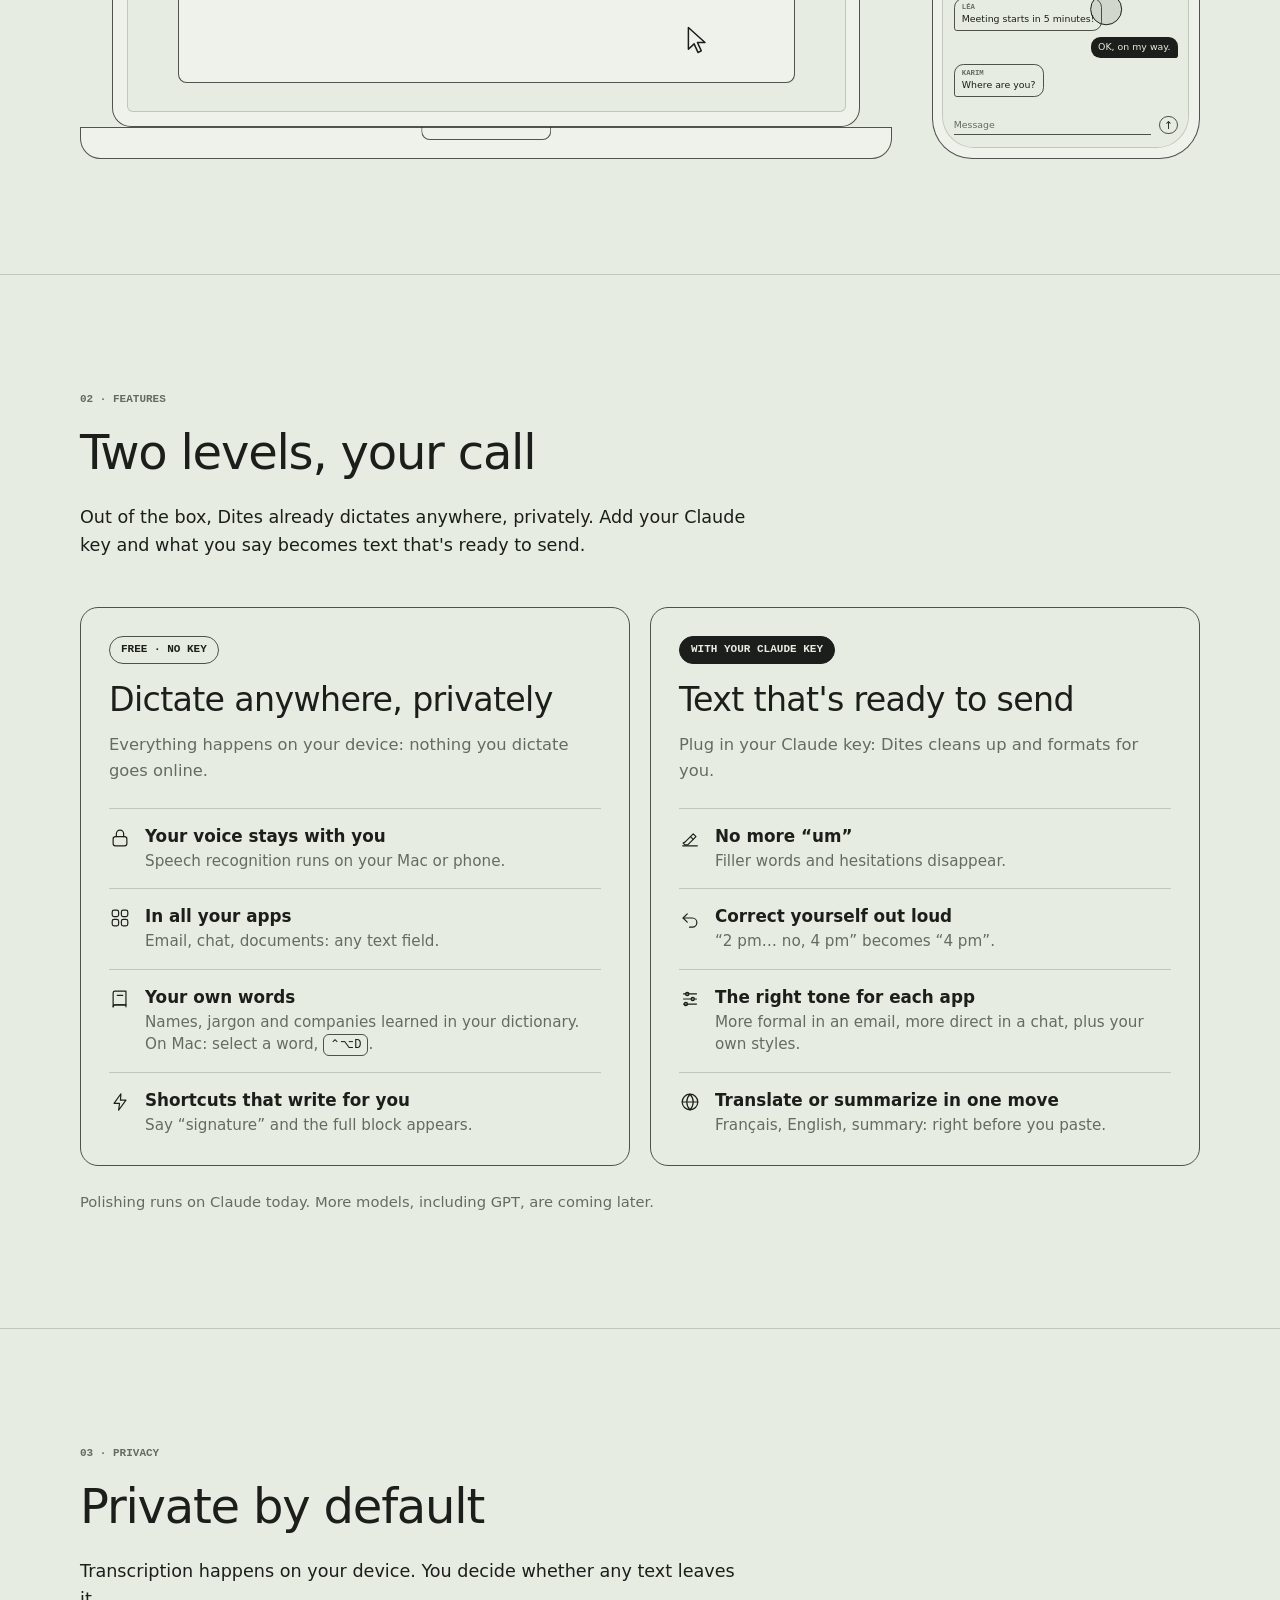
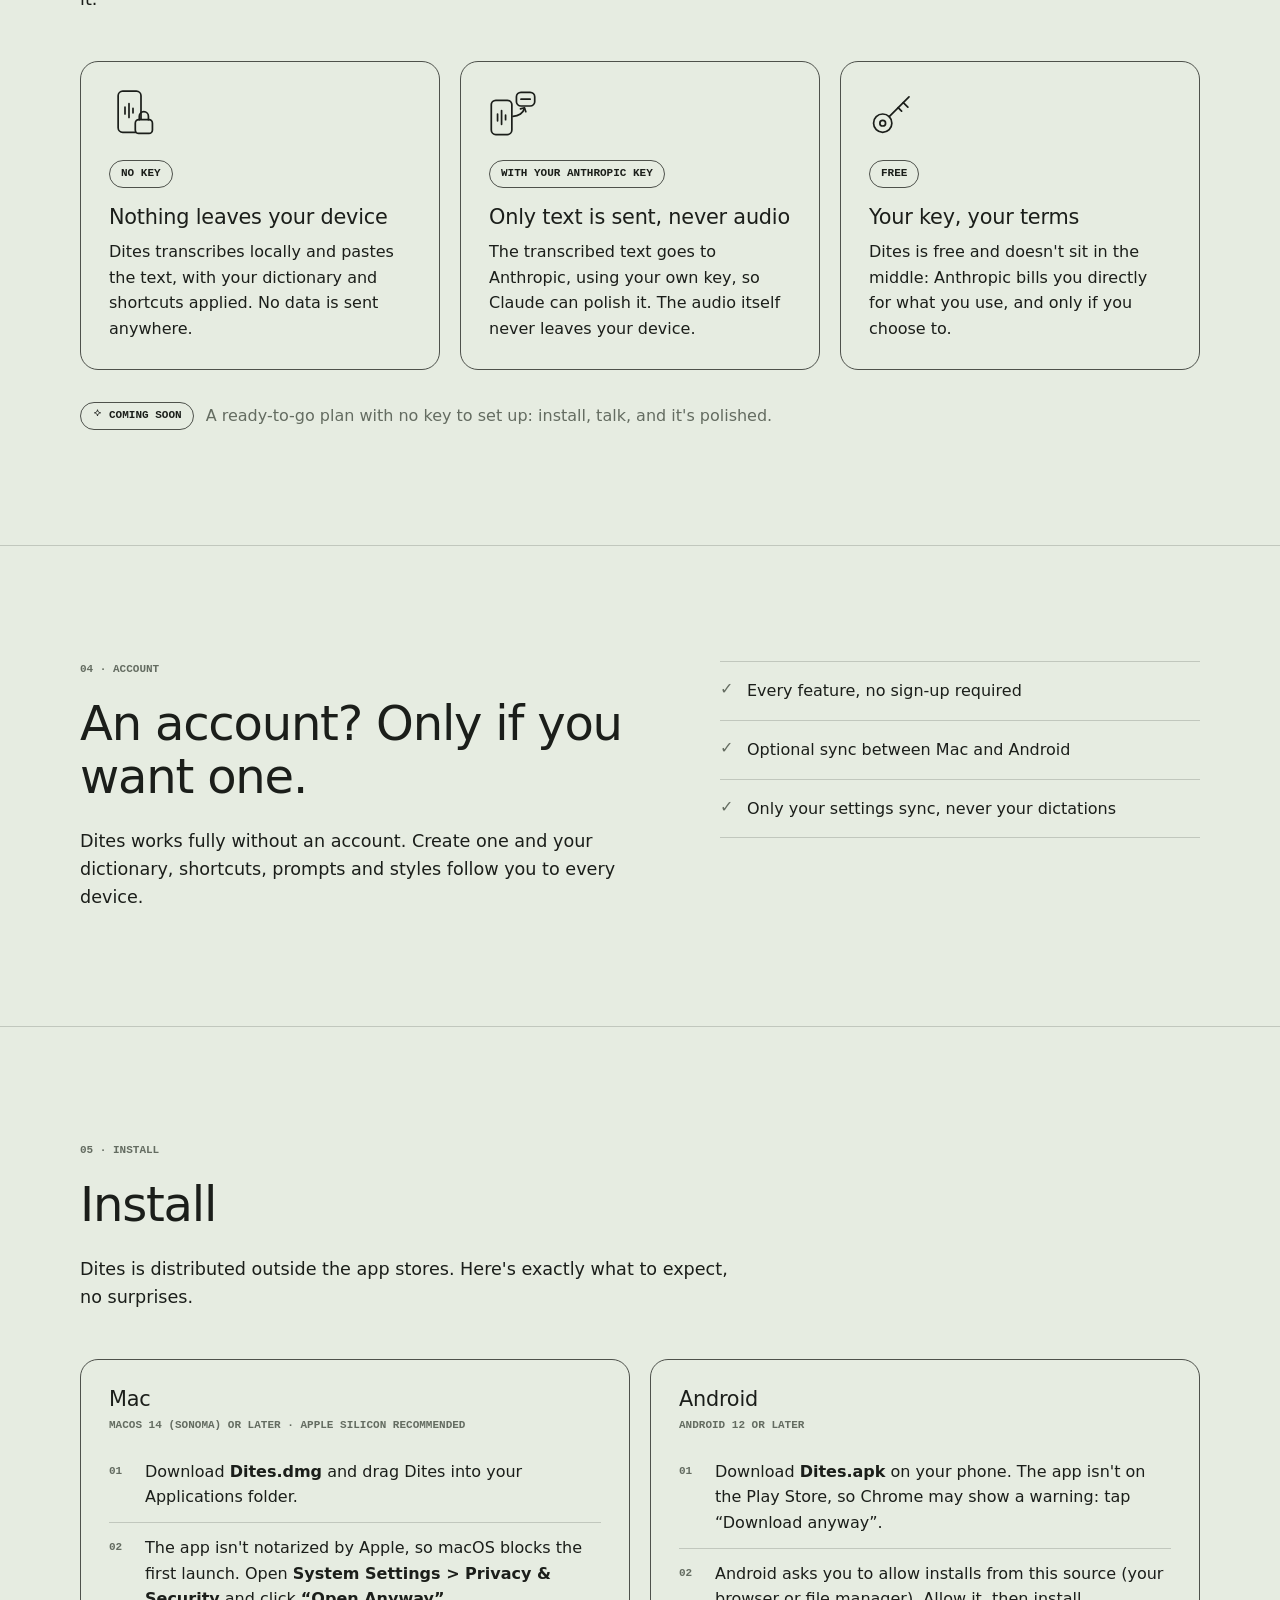
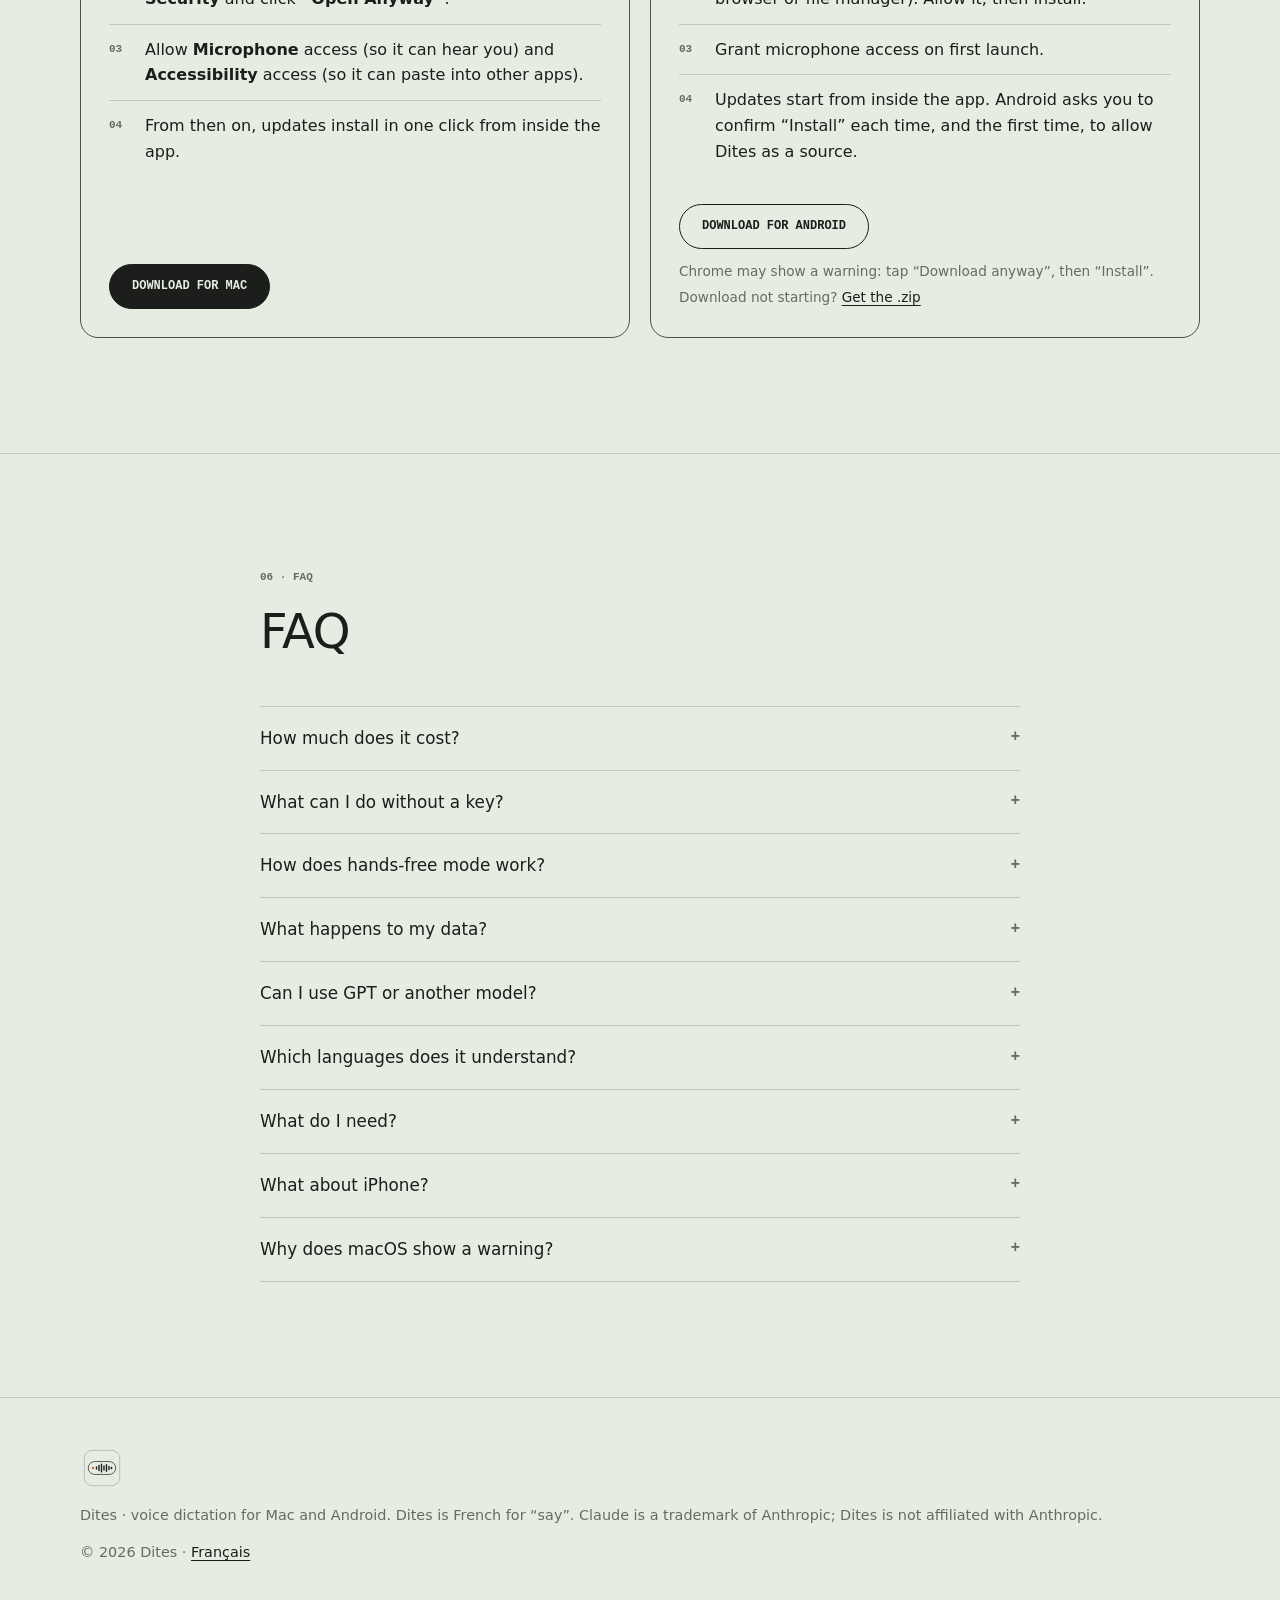
==== commit bb58ac0f: "Aide pour l'avertissement de Chrome sous les boutons Android Ajoute sous « Télécharger pour Android " ====
--- a/en/index.html
+++ b/en/index.html
@@ -24,7 +24,7 @@
   <script>
     try { var t = localStorage.getItem("dites-theme"); if (t) document.documentElement.setAttribute("data-theme", t); } catch (e) {}
   </script>
-  <link rel="stylesheet" href="/assets/css/style.css?v=1714596d">
+  <link rel="stylesheet" href="/assets/css/style.css?v=2daf9651">
 </head>
 <body>
   <a class="skip-link" href="#content">Skip to content</a>
@@ -75,6 +75,7 @@
               Download for Android
             </a>
           </div>
+          <p class="zip-note zip-help">Chrome may show a warning: tap “Download anyway”, then “Install”.</p>
           <p class="zip-note">Download not starting? <a data-download="android-zip" href="#install">Get the .zip</a></p>
           <p class="cta-note">Free · macOS 14+ and Android 12+ · iOS coming soon · <a href="#install">Install guide</a></p>
         </div>
@@ -310,12 +311,13 @@
             <h3>Android</h3>
             <p class="install-req">Android 12 or later</p>
             <ol class="install-steps">
-              <li>Download <strong>Dites.apk</strong> on your phone. The app isn't on the Play Store.</li>
+              <li>Download <strong>Dites.apk</strong> on your phone. The app isn't on the Play Store, so Chrome may show a warning: tap “Download anyway”.</li>
               <li>Android asks you to allow installs from this source (your browser or file manager). Allow it, then install.</li>
               <li>Grant microphone access on first launch.</li>
               <li>Updates start from inside the app. Android asks you to confirm “Install” each time, and the first time, to allow Dites as a source.</li>
             </ol>
             <a class="btn btn-secondary" data-download="android" href="#install">Download for Android</a>
+            <p class="zip-note zip-help">Chrome may show a warning: tap “Download anyway”, then “Install”.</p>
             <p class="zip-note">Download not starting? <a data-download="android-zip" href="#install">Get the .zip</a></p>
           </article>
         </div>
@@ -379,8 +381,8 @@
     </div>
   </footer>
 
-  <script src="/assets/js/config.js?v=1714596d"></script>
-  <script src="/assets/js/main.js?v=1714596d"></script>
-  <script src="/assets/js/demos.js?v=1714596d"></script>
+  <script src="/assets/js/config.js?v=2daf9651"></script>
+  <script src="/assets/js/main.js?v=2daf9651"></script>
+  <script src="/assets/js/demos.js?v=2daf9651"></script>
 </body>
 </html>
--- a/assets/css/style.css
+++ b/assets/css/style.css
@@ -193,6 +193,8 @@
 .cta-note { color: var(--muted); font-size: 0.9rem; }
 .zip-note { margin: -6px 0 14px; color: var(--muted); font-size: 0.85rem; }
 .install-card .zip-note { margin: 12px 0 0; }
+.zip-note.zip-help { margin-bottom: 2px; }
+.install-card .zip-note + .zip-note { margin-top: 2px; }
 
 .hero-visual { display: grid; gap: 28px; justify-items: center; }
 
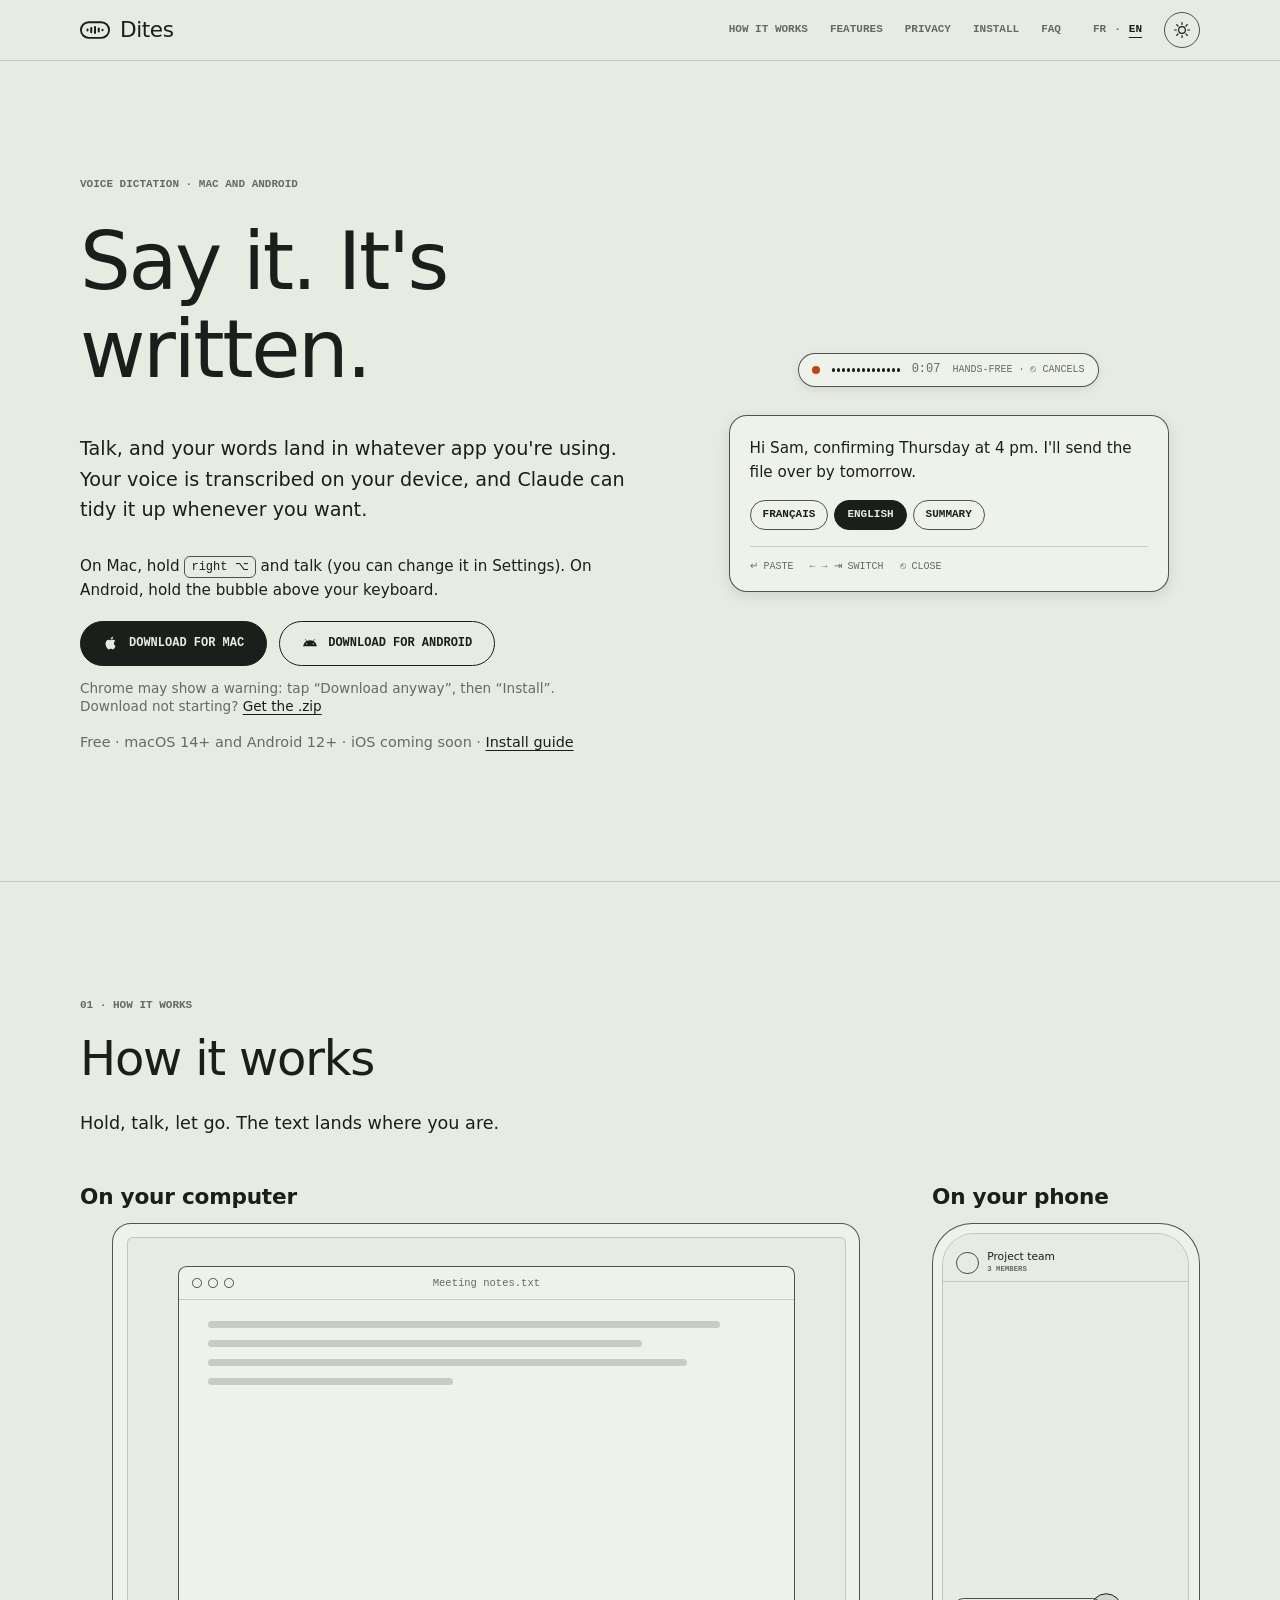
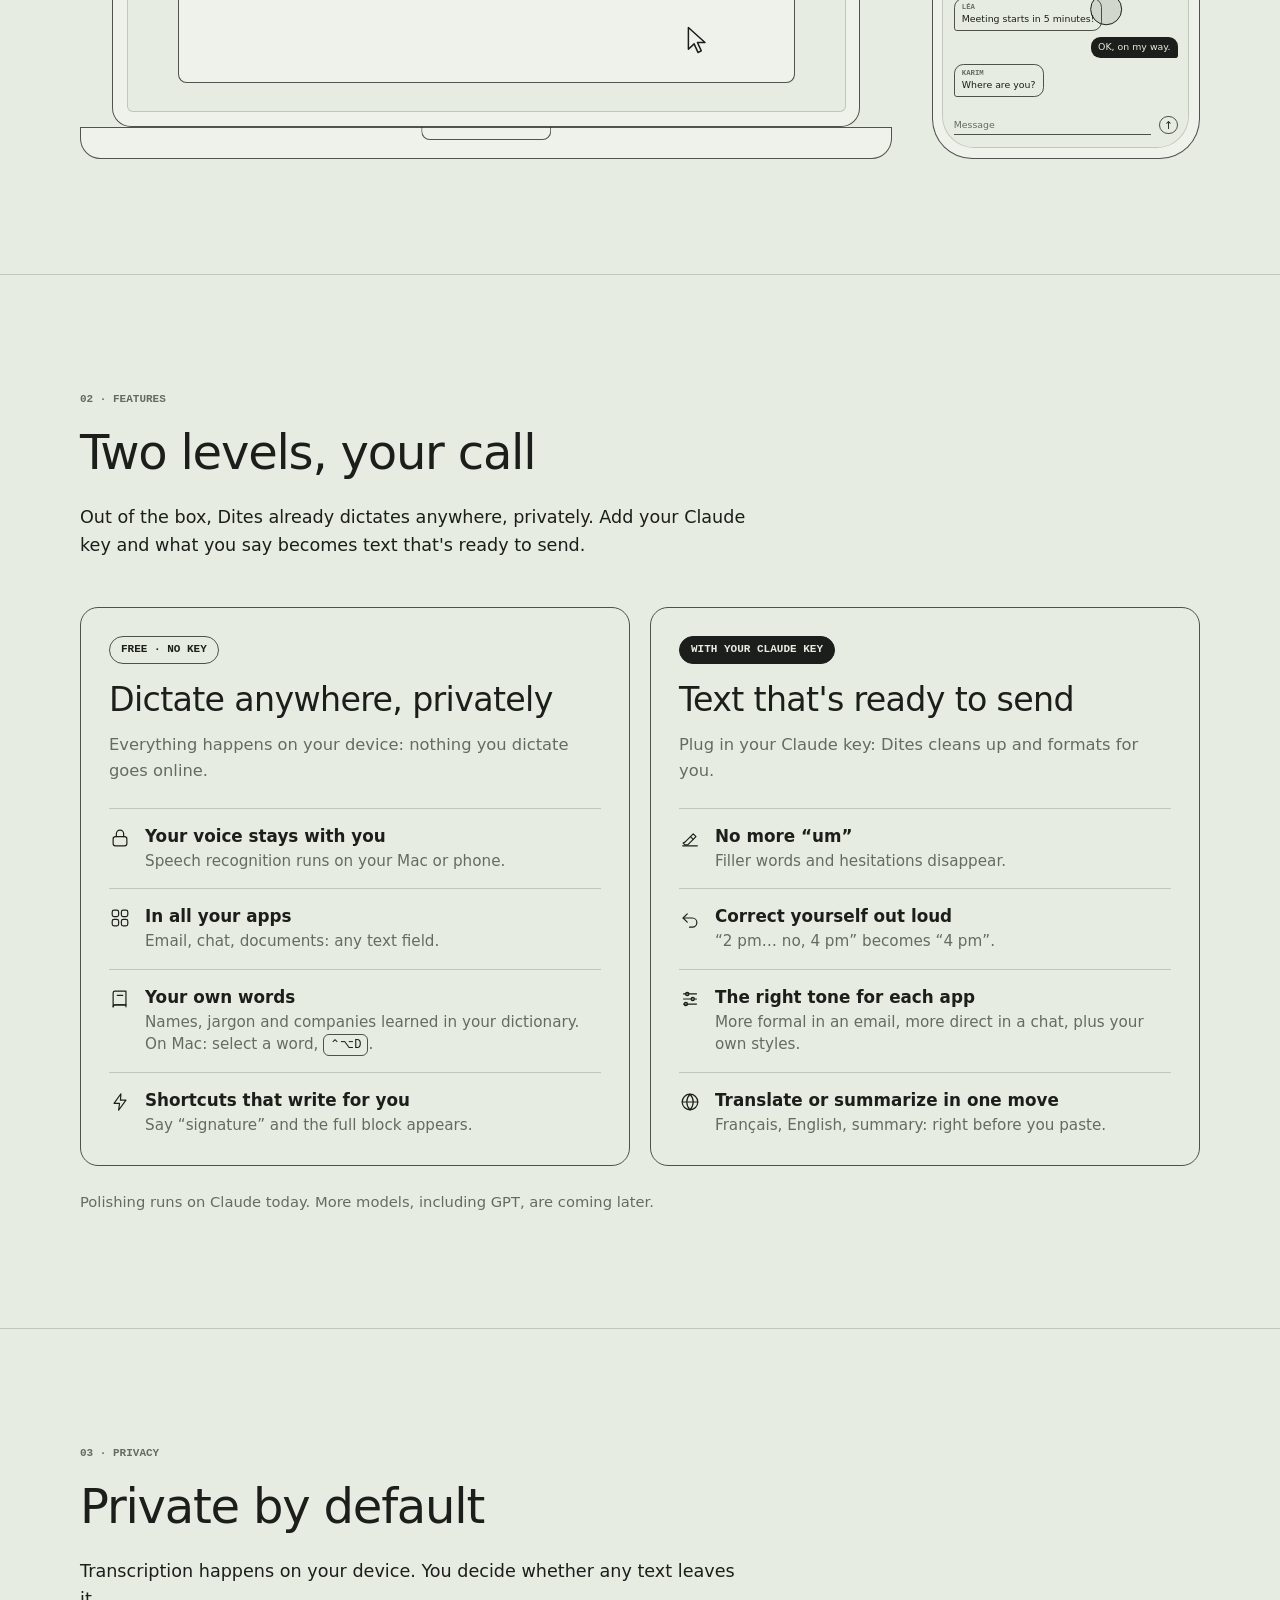
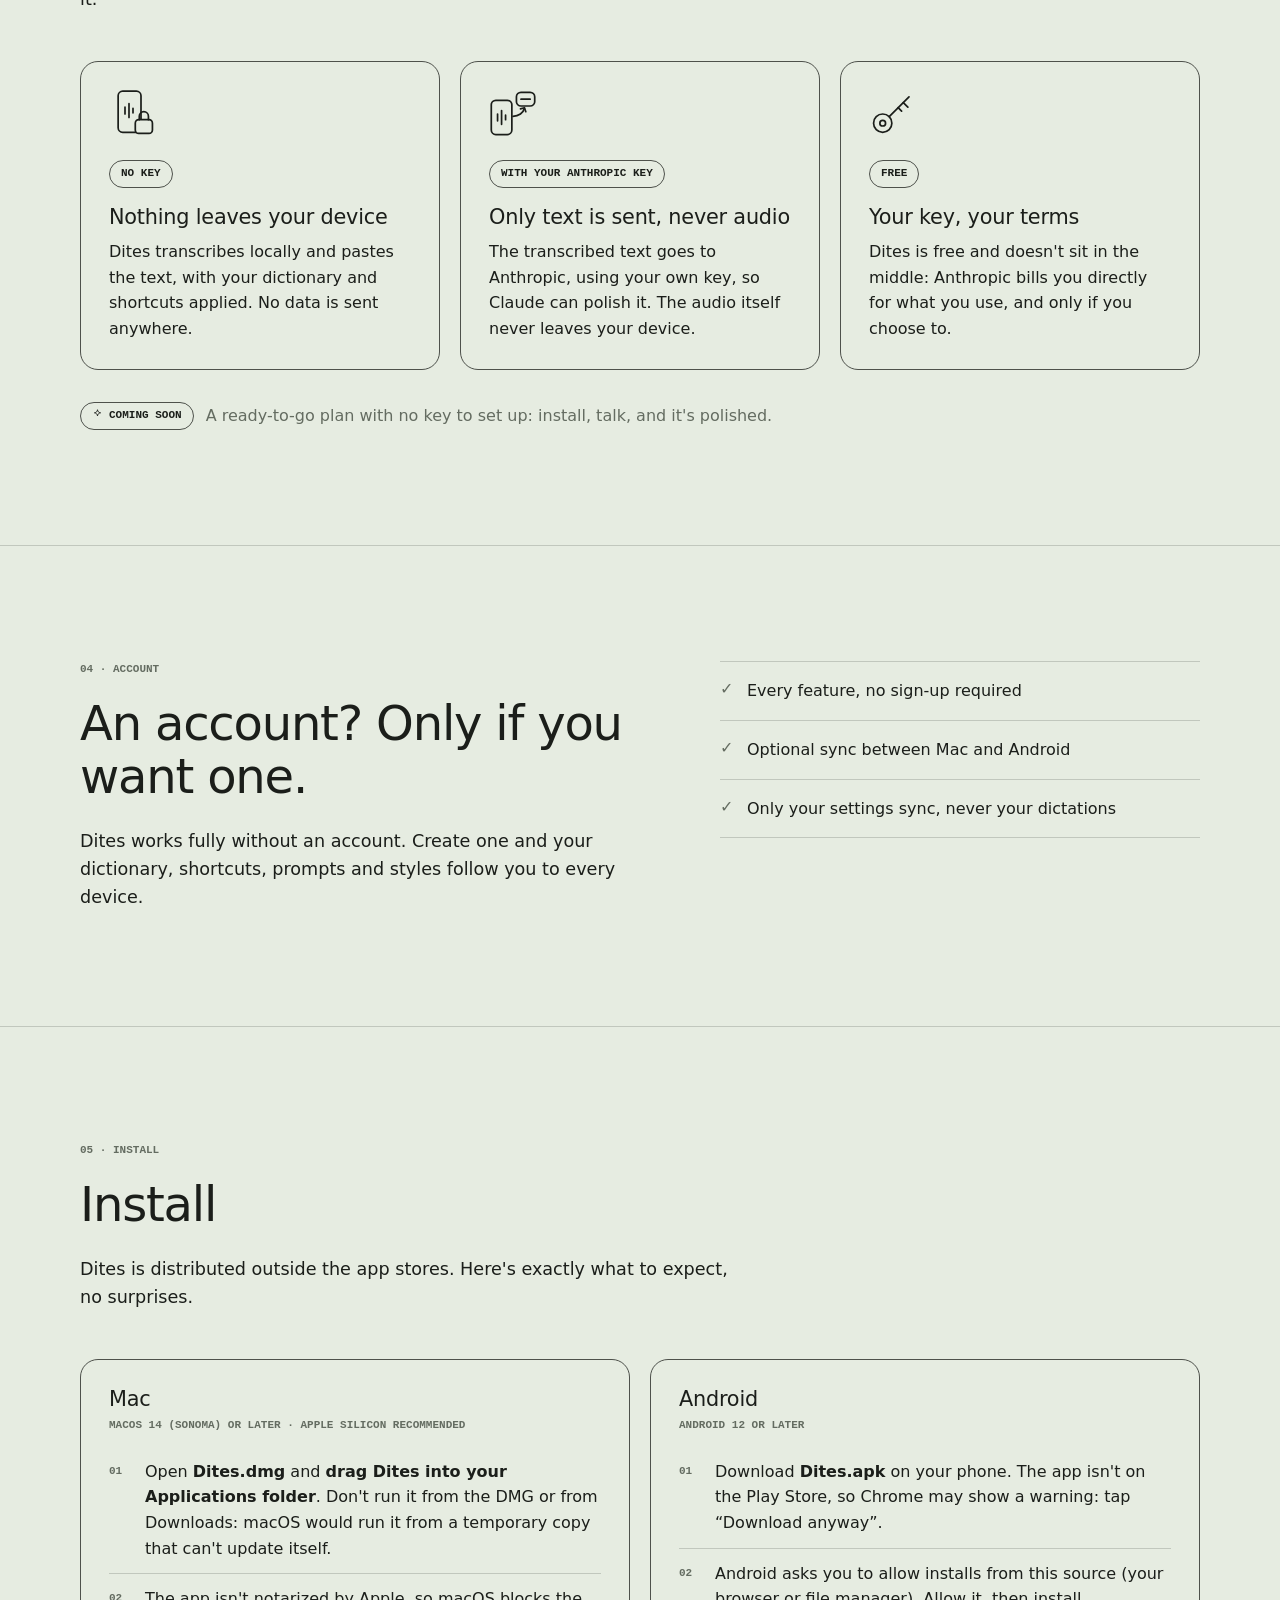
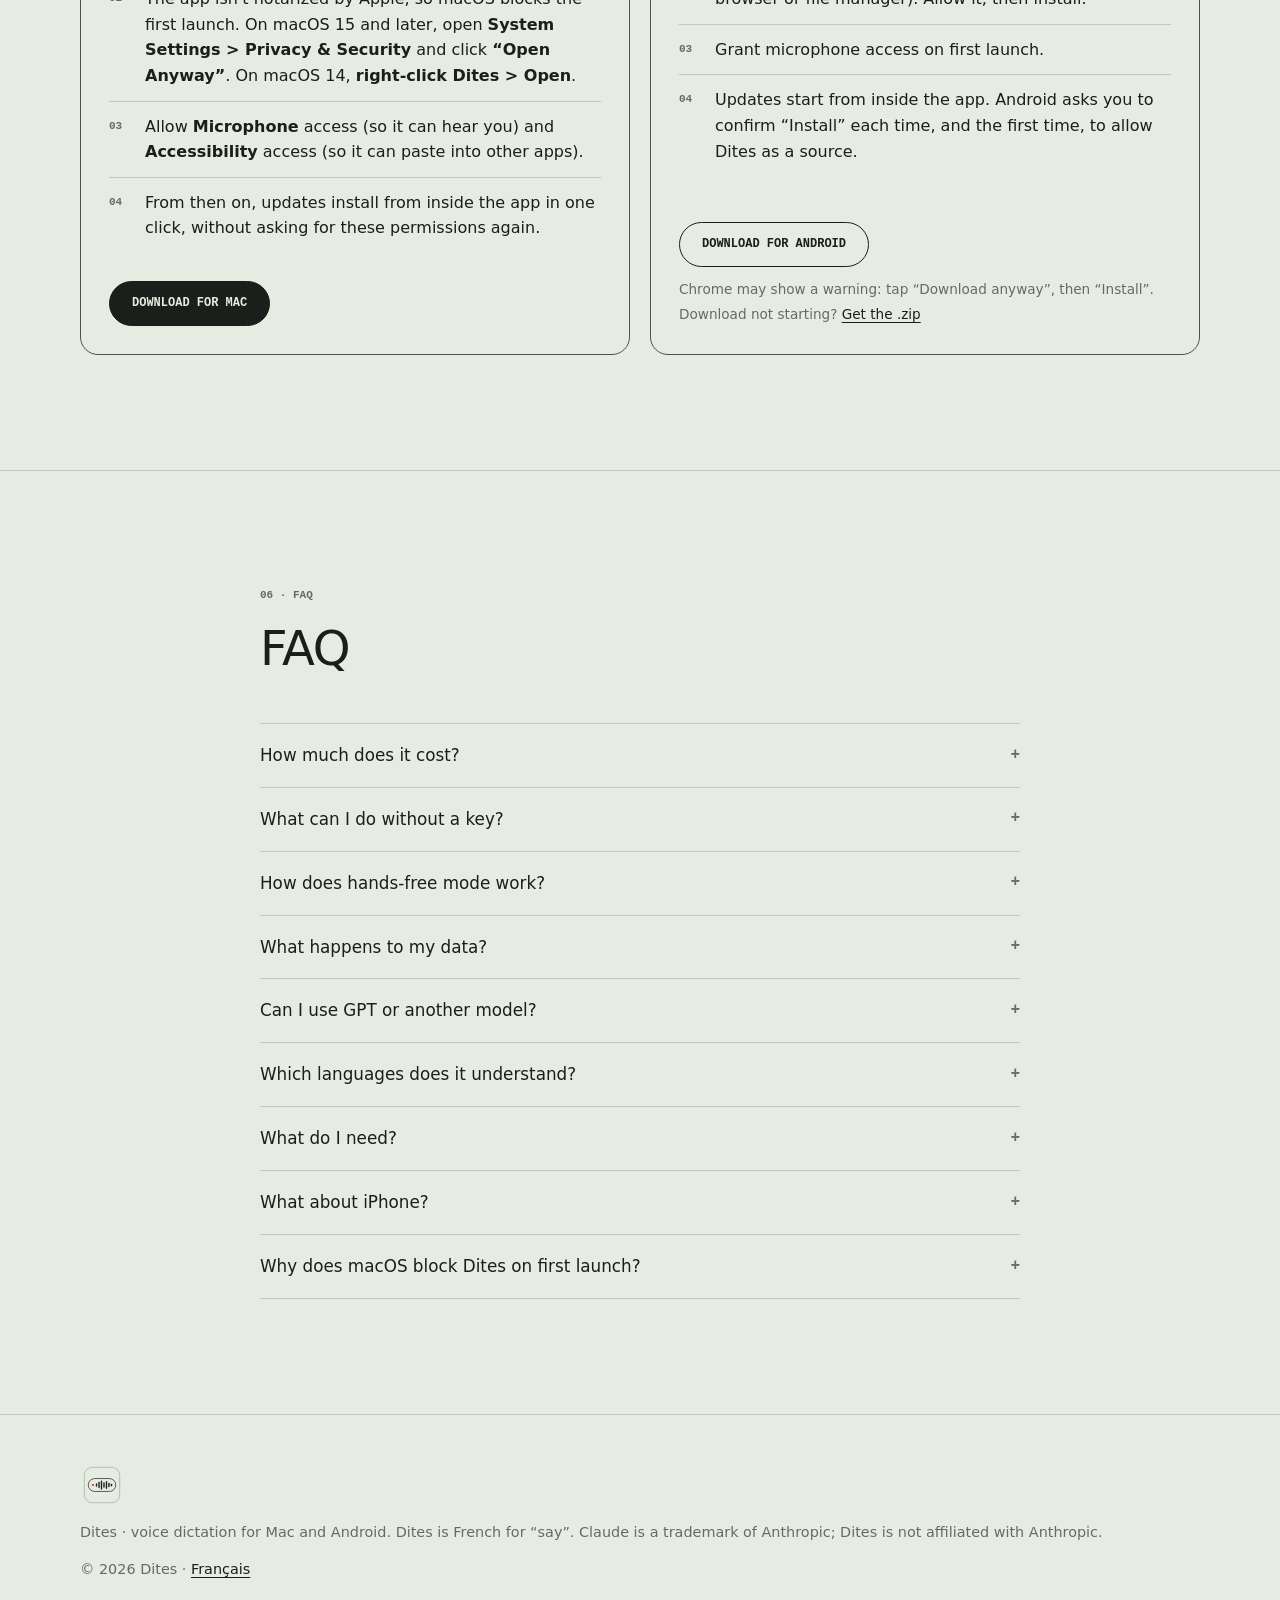
==== commit 5aab40df: "Installation Mac : glisser dans Applications, ouverture selon macOS Précise qu'il faut glisser Dites" ====
--- a/en/index.html
+++ b/en/index.html
@@ -300,10 +300,10 @@
             <h3>Mac</h3>
             <p class="install-req">macOS 14 (Sonoma) or later · Apple Silicon recommended</p>
             <ol class="install-steps">
-              <li>Download <strong>Dites.dmg</strong> and drag Dites into your Applications folder.</li>
-              <li>The app isn't notarized by Apple, so macOS blocks the first launch. Open <strong>System Settings &gt; Privacy &amp; Security</strong> and click <strong>“Open Anyway”</strong>.</li>
+              <li>Open <strong>Dites.dmg</strong> and <strong>drag Dites into your Applications folder</strong>. Don't run it from the DMG or from Downloads: macOS would run it from a temporary copy that can't update itself.</li>
+              <li>The app isn't notarized by Apple, so macOS blocks the first launch. On macOS 15 and later, open <strong>System Settings &gt; Privacy &amp; Security</strong> and click <strong>“Open Anyway”</strong>. On macOS 14, <strong>right-click Dites &gt; Open</strong>.</li>
               <li>Allow <strong>Microphone</strong> access (so it can hear you) and <strong>Accessibility</strong> access (so it can paste into other apps).</li>
-              <li>From then on, updates install in one click from inside the app.</li>
+              <li>From then on, updates install from inside the app in one click, without asking for these permissions again.</li>
             </ol>
             <a class="btn btn-primary" data-download="mac" href="#install">Download for Mac</a>
           </article>
@@ -365,8 +365,8 @@
             <p>An iOS version is in the works.</p>
           </details>
           <details>
-            <summary>Why does macOS show a warning?</summary>
-            <p>Dites isn't notarized by Apple yet, so macOS blocks the first launch as a precaution. The steps to open it are in the <a href="#install">Install</a> section.</p>
+            <summary>Why does macOS block Dites on first launch?</summary>
+            <p>Dites isn't notarized by Apple, which would require a paid Apple developer account. The app is signed and verifiable, and you only allow it once. The steps are in the <a href="#install">Install</a> section.</p>
           </details>
         </div>
       </div>
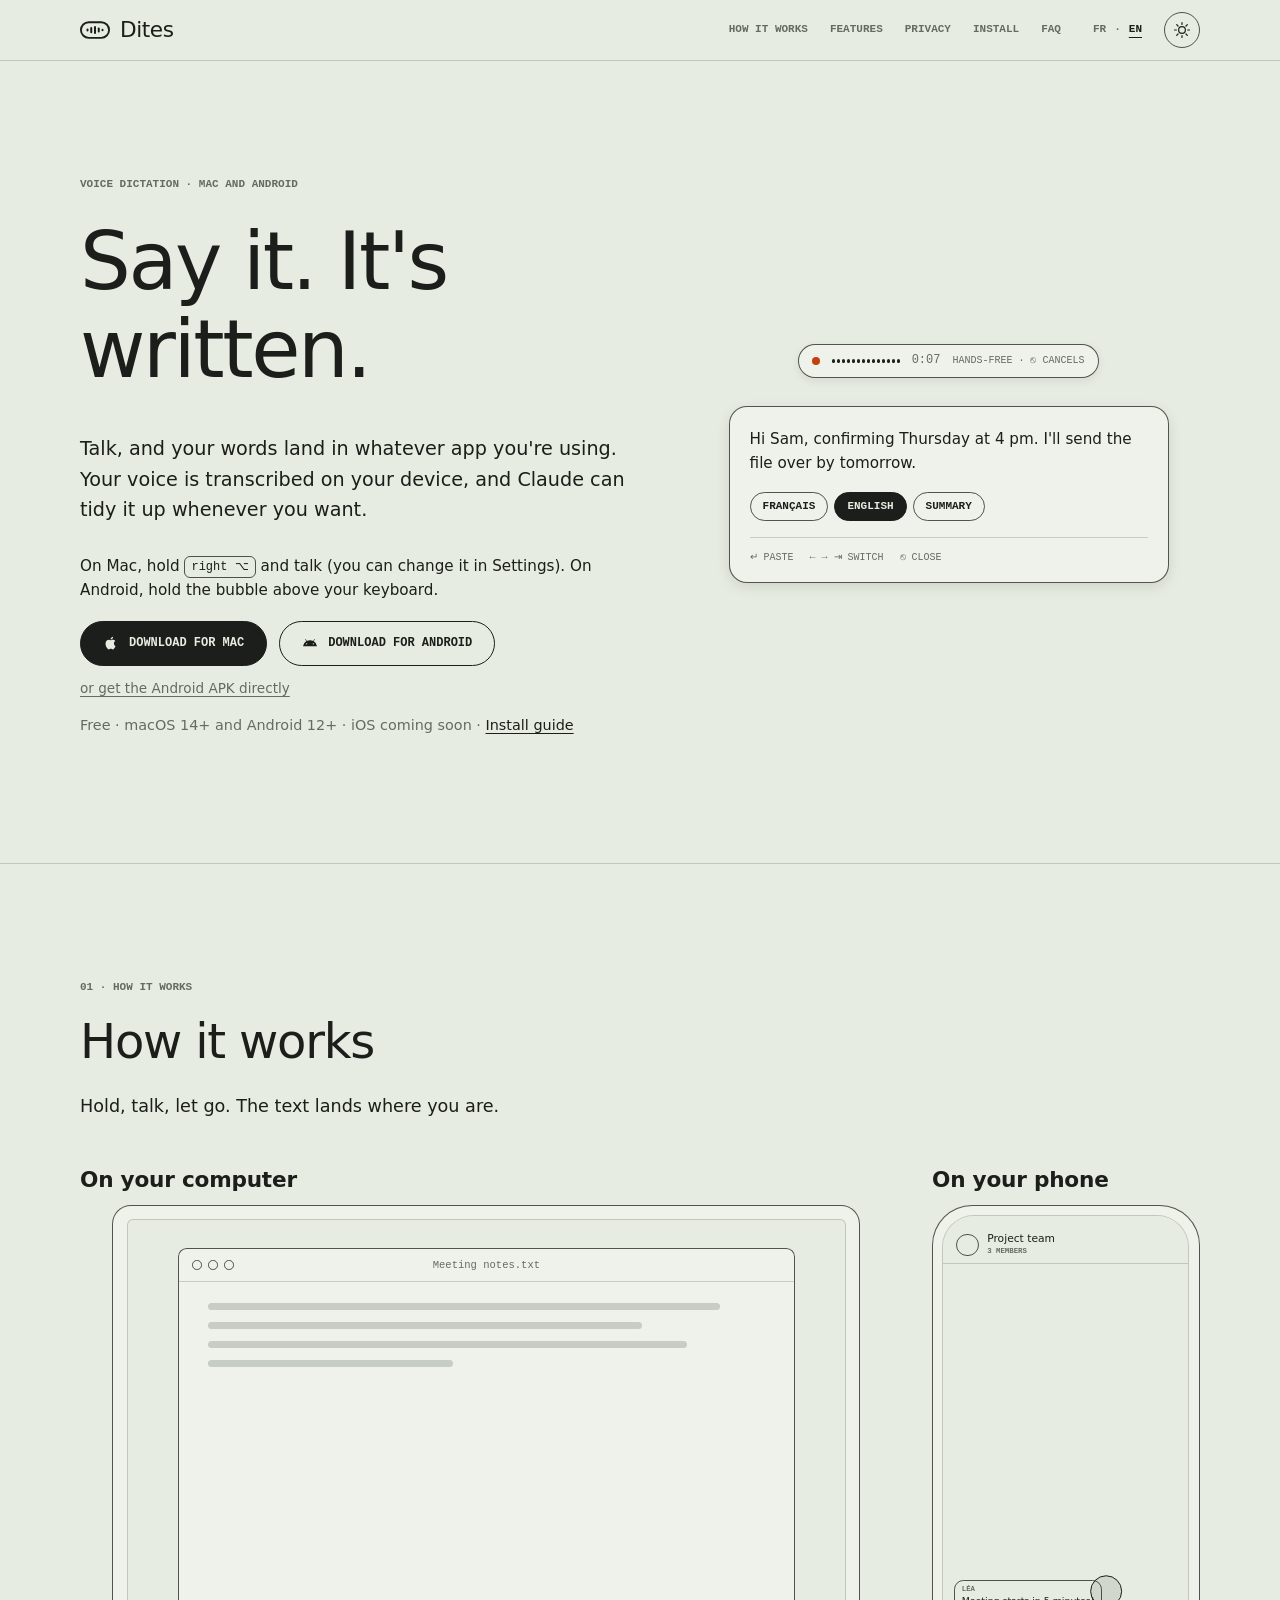
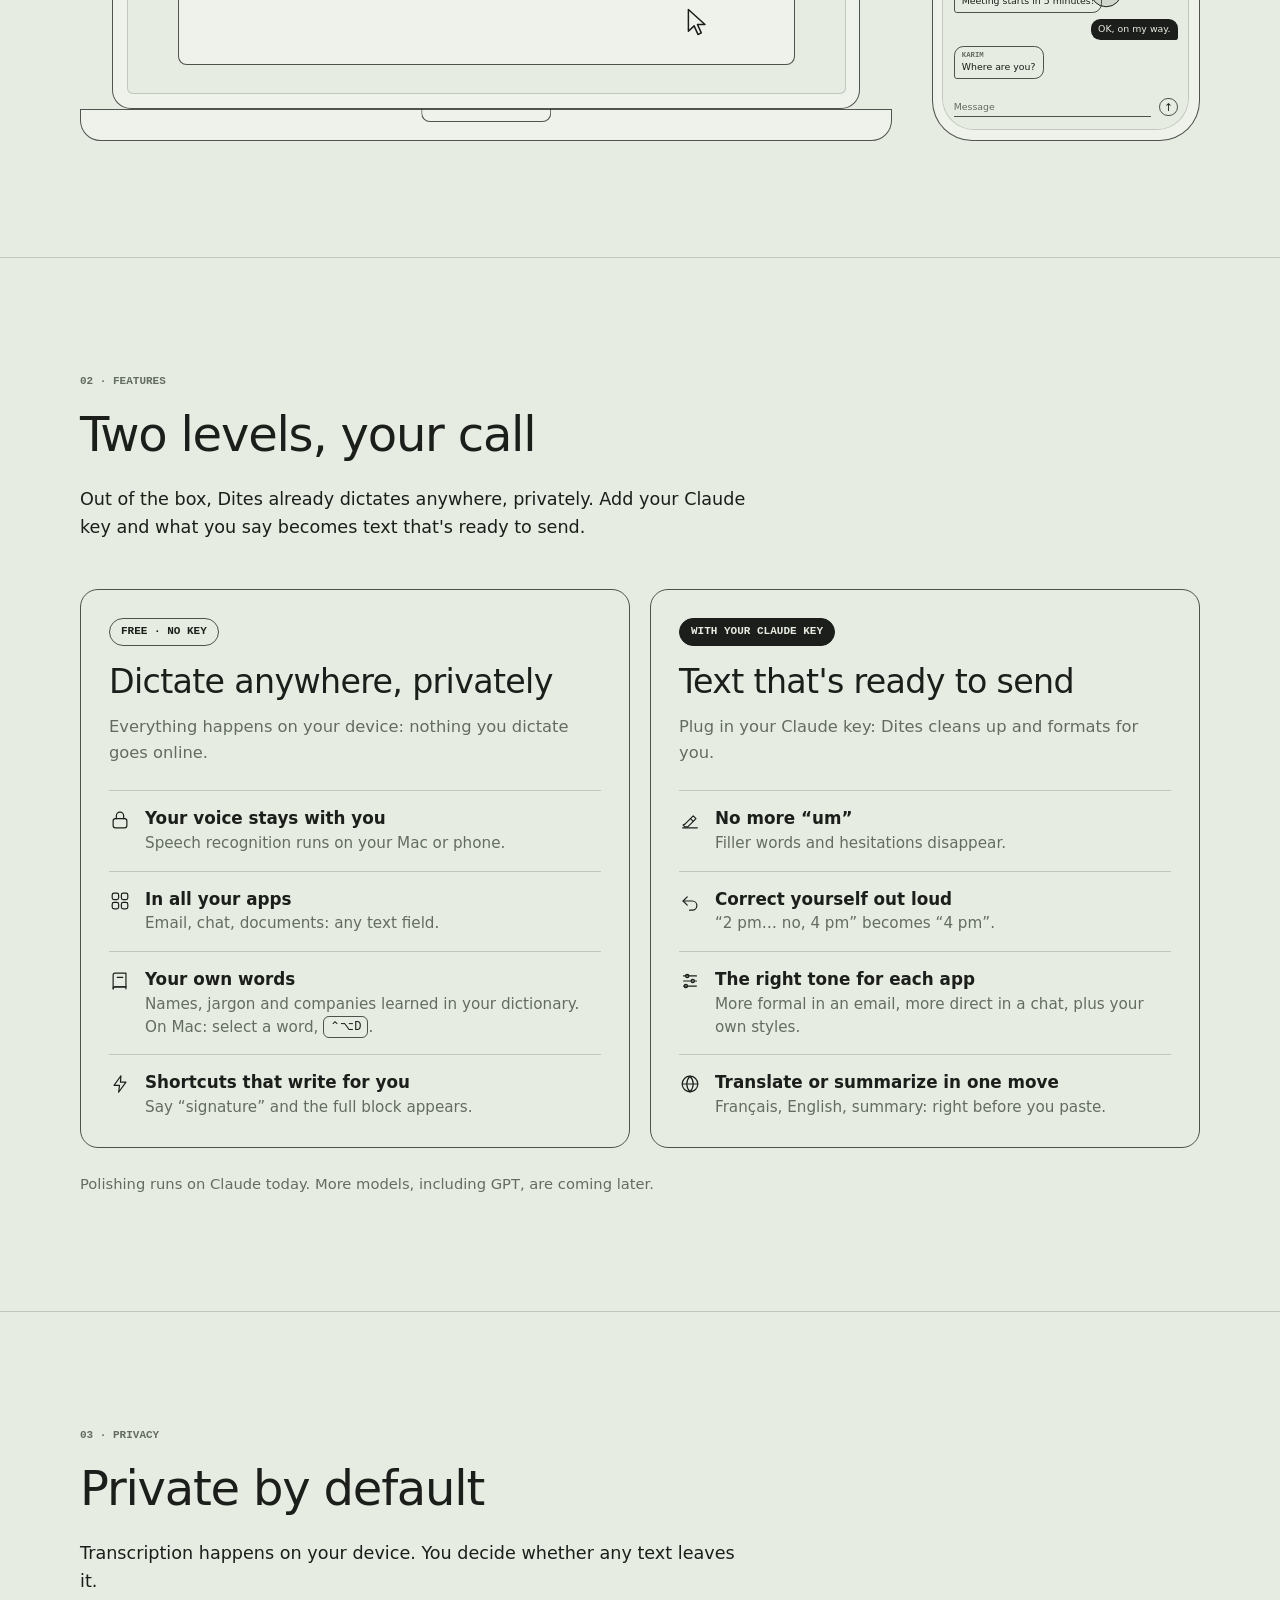
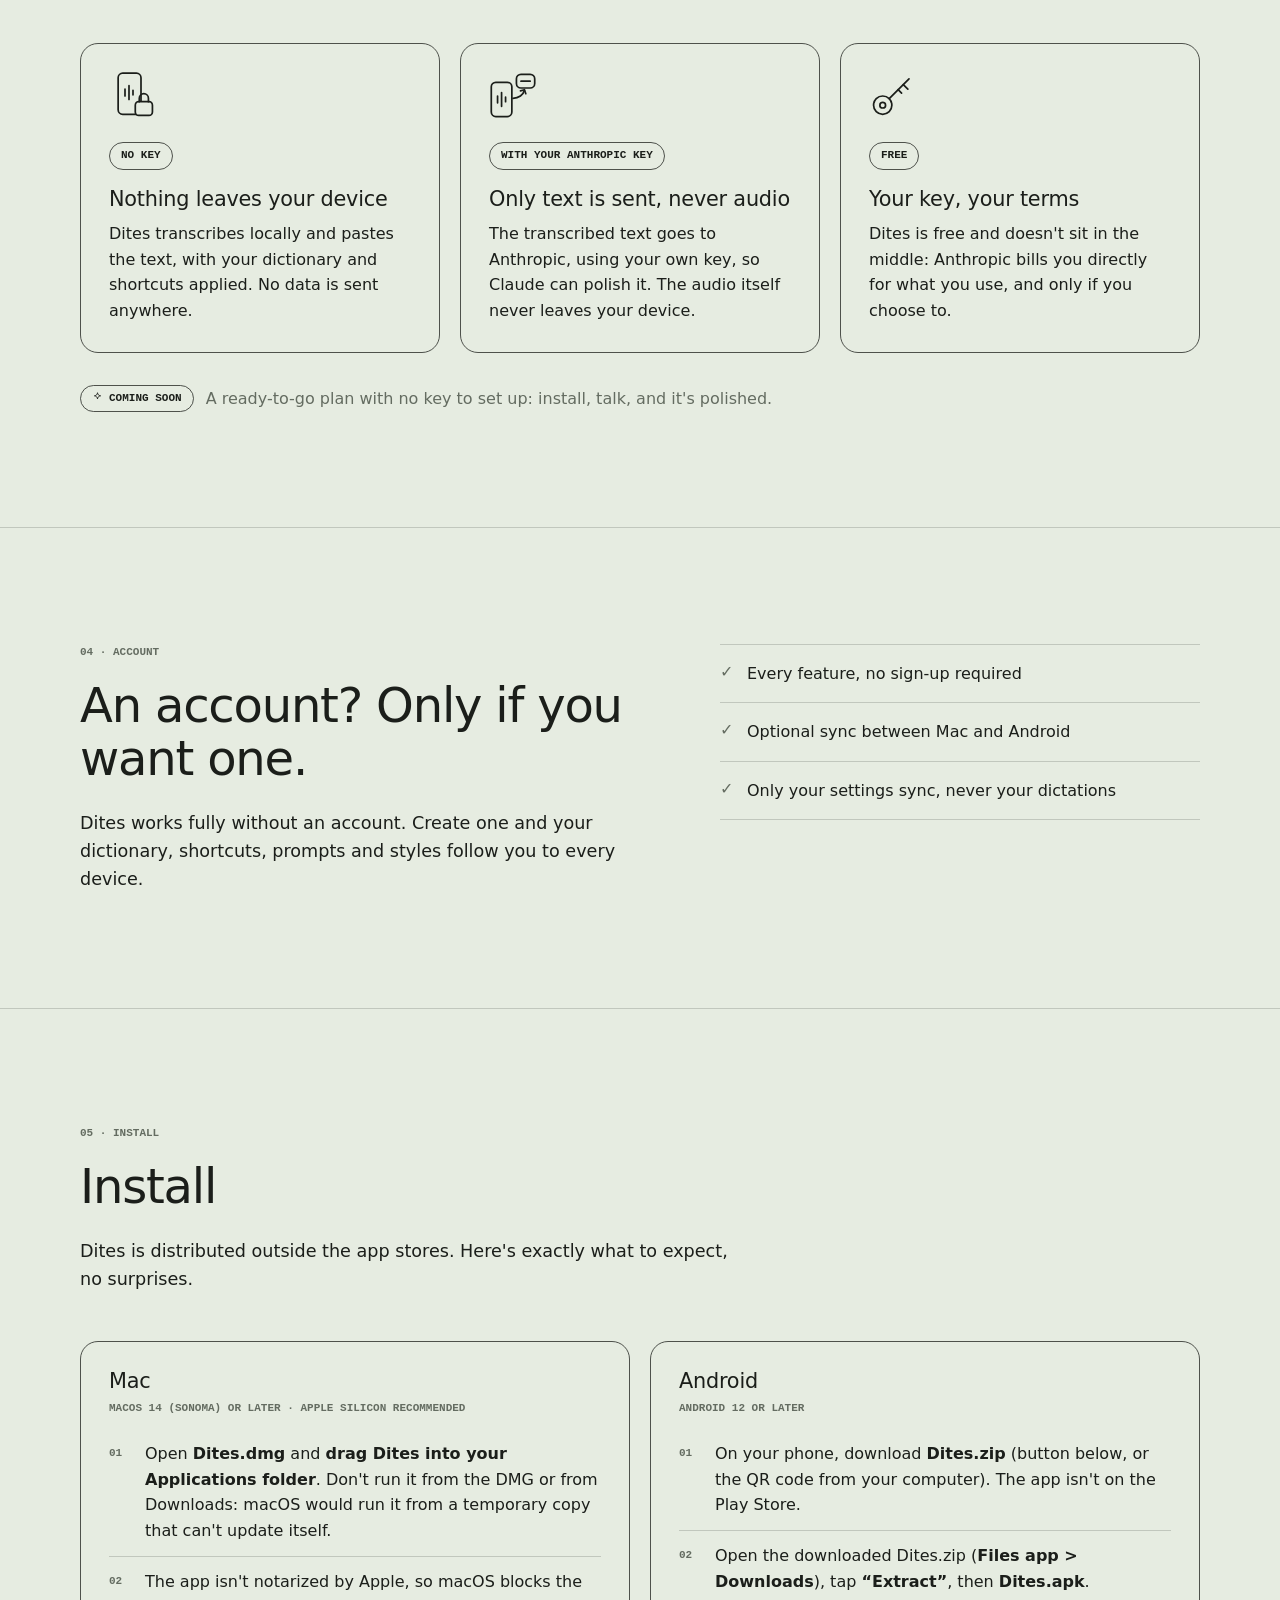
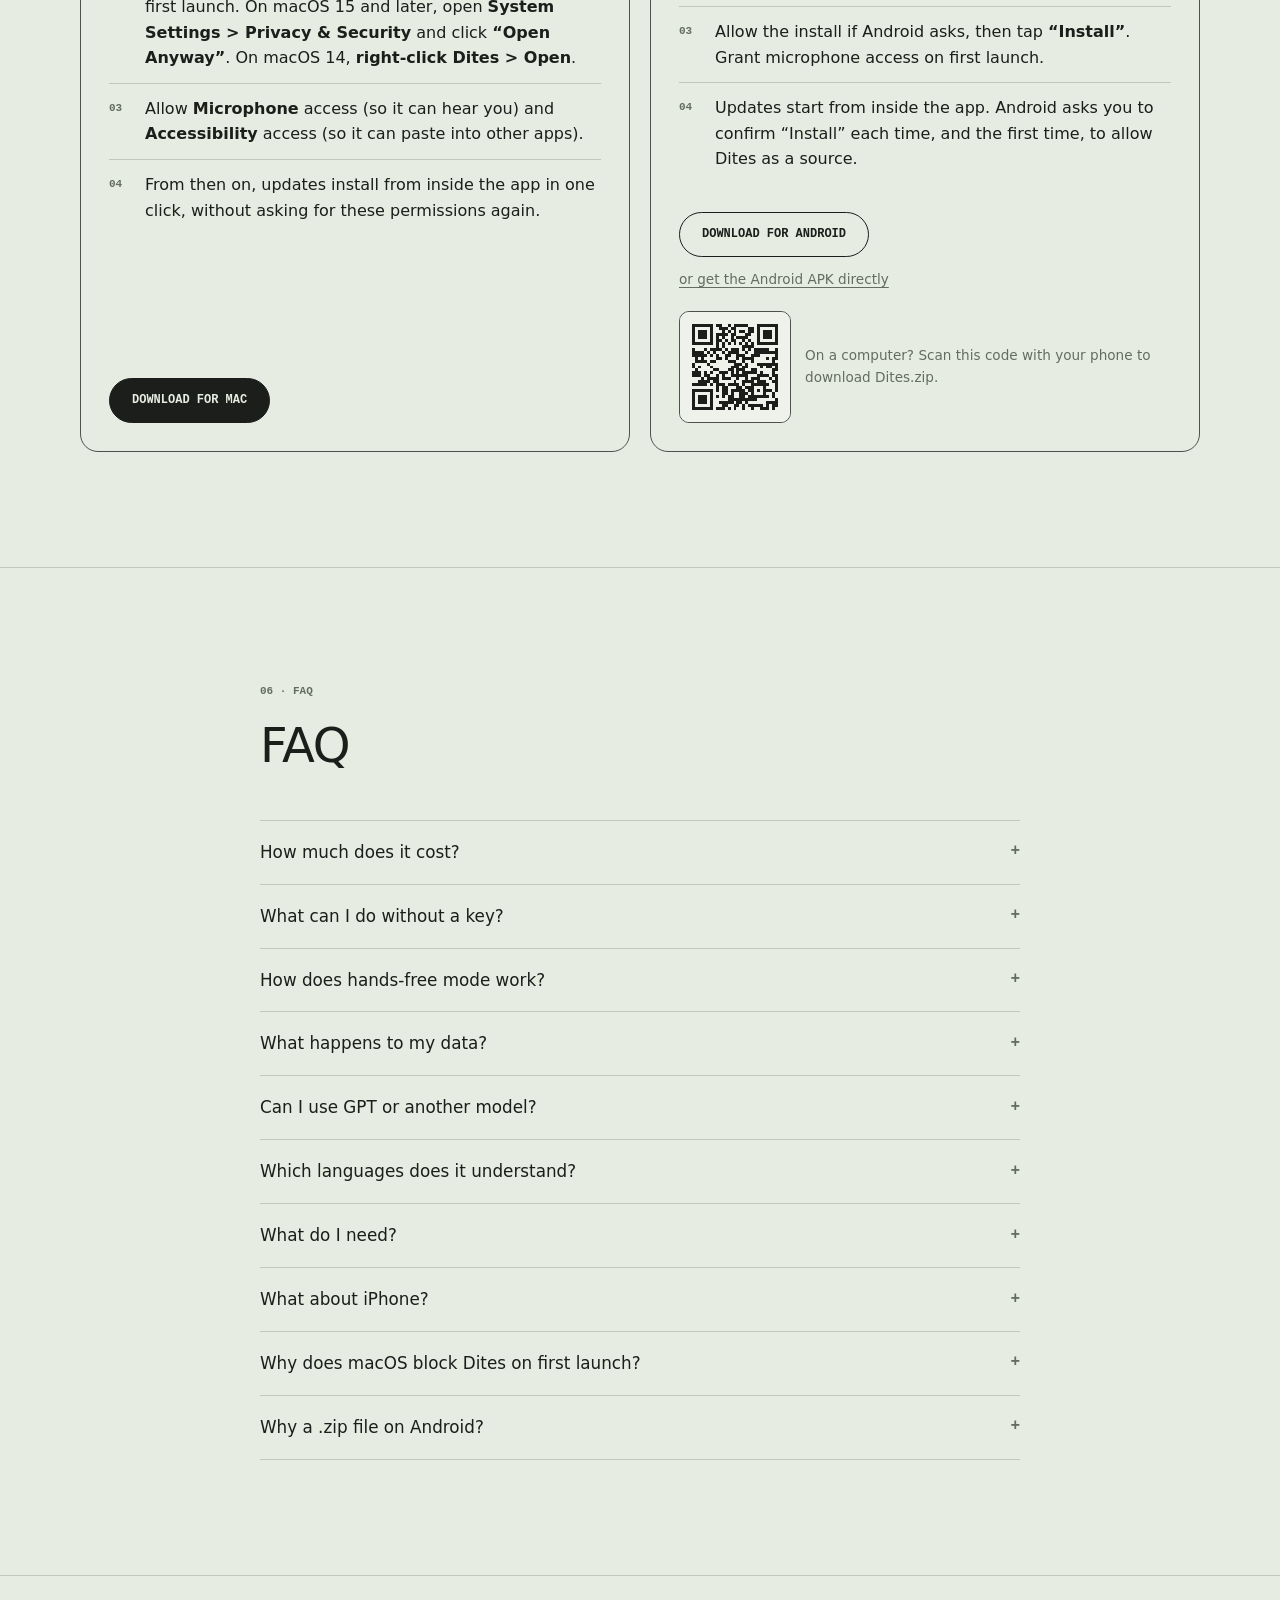
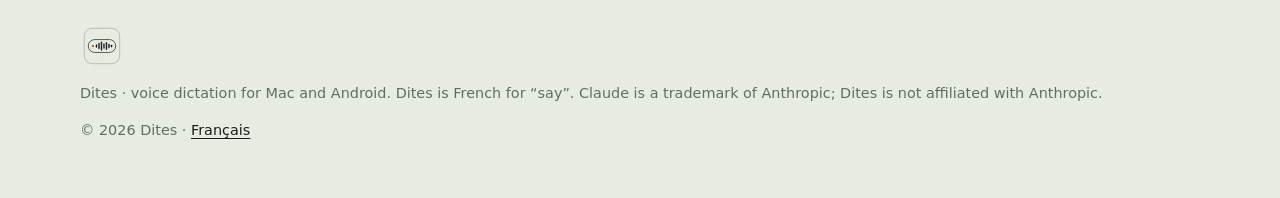
==== commit 88aa6056: "Android : parcours par le .zip, étapes d'extraction et QR code Chrome restait bloqué à la fin du tél" ====
--- a/en/index.html
+++ b/en/index.html
@@ -24,7 +24,7 @@
   <script>
     try { var t = localStorage.getItem("dites-theme"); if (t) document.documentElement.setAttribute("data-theme", t); } catch (e) {}
   </script>
-  <link rel="stylesheet" href="/assets/css/style.css?v=2daf9651">
+  <link rel="stylesheet" href="/assets/css/style.css?v=9c54d2f9">
 </head>
 <body>
   <a class="skip-link" href="#content">Skip to content</a>
@@ -66,17 +66,17 @@
           <p class="lead">Talk, and your words land in whatever app you're using. Your voice is transcribed on your device, and Claude can tidy it up whenever you want.</p>
           <p class="shortcut-note">On Mac, hold <span class="key">right ⌥</span> and talk (you can change it in Settings). On Android, hold the bubble above your keyboard.</p>
           <div class="cta-row">
-            <a class="btn btn-primary" data-download="mac" href="#install">
+            <a class="btn btn-primary" data-download="mac" href="/download/mac">
               <svg viewBox="0 0 24 24" aria-hidden="true"><path d="M16.4 12.6c0-2.4 2-3.5 2-3.6-1.1-1.6-2.8-1.8-3.4-1.8-1.4-.2-2.8.8-3.5.8s-1.8-.8-3-.8C6.9 7.3 5.4 8.2 4.6 9.6c-1.7 2.9-.4 7.2 1.2 9.6.8 1.2 1.7 2.4 2.9 2.4 1.2-.1 1.6-.8 3-.8s1.8.8 3 .8c1.3 0 2.1-1.2 2.8-2.3.9-1.3 1.3-2.6 1.3-2.7 0 0-2.4-.9-2.4-3.9zM14.1 5.5c.6-.8 1.1-1.8 1-2.9-.9 0-2.1.6-2.7 1.4-.6.7-1.1 1.8-1 2.8 1 .1 2.1-.5 2.7-1.3z"/></svg>
               Download for Mac
             </a>
-            <a class="btn btn-secondary" data-download="android" href="#install">
+            <a class="btn btn-secondary" data-download="android" href="/download/android.zip">
               <svg viewBox="0 0 24 24" aria-hidden="true"><path d="M17.6 9.5l1.7-3a.4.4 0 0 0-.7-.4l-1.8 3A10.6 10.6 0 0 0 12 8c-1.7 0-3.3.4-4.8 1.1l-1.8-3a.4.4 0 0 0-.7.4l1.7 3A9.6 9.6 0 0 0 1.5 17h21a9.6 9.6 0 0 0-4.9-7.5zM7 14.2a1 1 0 1 1 0-2 1 1 0 0 1 0 2zm10 0a1 1 0 1 1 0-2 1 1 0 0 1 0 2z"/></svg>
               Download for Android
             </a>
           </div>
-          <p class="zip-note zip-help">Chrome may show a warning: tap “Download anyway”, then “Install”.</p>
-          <p class="zip-note">Download not starting? <a data-download="android-zip" href="#install">Get the .zip</a></p>
+          <p class="apk-alt"><a data-download="android-apk" href="/download/android">or get the Android APK directly</a></p>
+          <ol class="android-steps" aria-label="After the download on Android"><li>Open the downloaded <strong>Dites.zip</strong> (Files app &gt; Downloads).</li><li>Tap “Extract”, then <strong>Dites.apk</strong>.</li><li>Allow the install if Android asks, then tap “Install”.</li></ol>
           <p class="cta-note">Free · macOS 14+ and Android 12+ · iOS coming soon · <a href="#install">Install guide</a></p>
         </div>
 
@@ -305,20 +305,20 @@
               <li>Allow <strong>Microphone</strong> access (so it can hear you) and <strong>Accessibility</strong> access (so it can paste into other apps).</li>
               <li>From then on, updates install from inside the app in one click, without asking for these permissions again.</li>
             </ol>
-            <a class="btn btn-primary" data-download="mac" href="#install">Download for Mac</a>
+            <a class="btn btn-primary" data-download="mac" href="/download/mac">Download for Mac</a>
           </article>
           <article class="card install-card">
             <h3>Android</h3>
             <p class="install-req">Android 12 or later</p>
             <ol class="install-steps">
-              <li>Download <strong>Dites.apk</strong> on your phone. The app isn't on the Play Store, so Chrome may show a warning: tap “Download anyway”.</li>
-              <li>Android asks you to allow installs from this source (your browser or file manager). Allow it, then install.</li>
-              <li>Grant microphone access on first launch.</li>
+              <li>On your phone, download <strong>Dites.zip</strong> (button below, or the QR code from your computer). The app isn't on the Play Store.</li>
+              <li>Open the downloaded Dites.zip (<strong>Files app &gt; Downloads</strong>), tap <strong>“Extract”</strong>, then <strong>Dites.apk</strong>.</li>
+              <li>Allow the install if Android asks, then tap <strong>“Install”</strong>. Grant microphone access on first launch.</li>
               <li>Updates start from inside the app. Android asks you to confirm “Install” each time, and the first time, to allow Dites as a source.</li>
             </ol>
-            <a class="btn btn-secondary" data-download="android" href="#install">Download for Android</a>
-            <p class="zip-note zip-help">Chrome may show a warning: tap “Download anyway”, then “Install”.</p>
-            <p class="zip-note">Download not starting? <a data-download="android-zip" href="#install">Get the .zip</a></p>
+            <a class="btn btn-secondary" data-download="android" href="/download/android.zip">Download for Android</a>
+            <p class="apk-alt"><a data-download="android-apk" href="/download/android">or get the Android APK directly</a></p>
+            <figure class="qr"><svg class="qr-code" viewBox="0 0 37 37" role="img" aria-label="QR code to https://dites.app/download/android.zip" shape-rendering="crispEdges"><rect width="37" height="37" fill="#eef2ea"/><path fill="#1b1e1a" d="M4 4h7v1h-7zM12 4h2v1h-2zM16 4h1v1h-1zM18 4h5v1h-5zM26 4h7v1h-7zM4 5h1v1h-1zM10 5h1v1h-1zM13 5h3v1h-3zM17 5h2v1h-2zM23 5h2v1h-2zM26 5h1v1h-1zM32 5h1v1h-1zM4 6h1v1h-1zM6 6h3v1h-3zM10 6h1v1h-1zM14 6h1v1h-1zM16 6h1v1h-1zM18 6h1v1h-1zM20 6h2v1h-2zM23 6h2v1h-2zM26 6h1v1h-1zM28 6h3v1h-3zM32 6h1v1h-1zM4 7h1v1h-1zM6 7h3v1h-3zM10 7h1v1h-1zM12 7h4v1h-4zM17 7h2v1h-2zM22 7h2v1h-2zM26 7h1v1h-1zM28 7h3v1h-3zM32 7h1v1h-1zM4 8h1v1h-1zM6 8h3v1h-3zM10 8h1v1h-1zM12 8h1v1h-1zM14 8h1v1h-1zM17 8h1v1h-1zM19 8h4v1h-4zM26 8h1v1h-1zM28 8h3v1h-3zM32 8h1v1h-1zM4 9h1v1h-1zM10 9h1v1h-1zM12 9h2v1h-2zM15 9h1v1h-1zM17 9h2v1h-2zM21 9h1v1h-1zM23 9h1v1h-1zM26 9h1v1h-1zM32 9h1v1h-1zM4 10h7v1h-7zM12 10h1v1h-1zM14 10h1v1h-1zM16 10h1v1h-1zM18 10h1v1h-1zM20 10h1v1h-1zM22 10h1v1h-1zM24 10h1v1h-1zM26 10h7v1h-7zM12 11h1v1h-1zM14 11h1v1h-1zM21 11h4v1h-4zM4 12h1v1h-1zM8 12h1v1h-1zM10 12h4v1h-4zM15 12h1v1h-1zM17 12h3v1h-3zM21 12h1v1h-1zM23 12h1v1h-1zM25 12h5v1h-5zM32 12h1v1h-1zM4 13h4v1h-4zM9 13h1v1h-1zM11 13h1v1h-1zM14 13h1v1h-1zM16 13h4v1h-4zM22 13h1v1h-1zM25 13h8v1h-8zM4 14h5v1h-5zM10 14h1v1h-1zM12 14h1v1h-1zM15 14h2v1h-2zM19 14h3v1h-3zM24 14h3v1h-3zM32 14h1v1h-1zM5 15h1v1h-1zM7 15h1v1h-1zM12 15h2v1h-2zM15 15h1v1h-1zM19 15h1v1h-1zM21 15h4v1h-4zM29 15h1v1h-1zM31 15h2v1h-2zM5 16h4v1h-4zM10 16h2v1h-2zM16 16h3v1h-3zM21 16h1v1h-1zM24 16h1v1h-1zM31 16h1v1h-1zM4 17h1v1h-1zM9 17h1v1h-1zM18 17h3v1h-3zM22 17h1v1h-1zM26 17h7v1h-7zM4 18h1v1h-1zM6 18h1v1h-1zM10 18h1v1h-1zM17 18h3v1h-3zM21 18h2v1h-2zM27 18h1v1h-1zM29 18h2v1h-2zM32 18h1v1h-1zM5 19h1v1h-1zM11 19h2v1h-2zM16 19h2v1h-2zM19 19h3v1h-3zM24 19h2v1h-2zM31 19h2v1h-2zM4 20h3v1h-3zM8 20h1v1h-1zM10 20h1v1h-1zM13 20h3v1h-3zM17 20h1v1h-1zM19 20h1v1h-1zM21 20h5v1h-5zM27 20h1v1h-1zM31 20h1v1h-1zM4 21h3v1h-3zM8 21h2v1h-2zM12 21h1v1h-1zM14 21h1v1h-1zM17 21h6v1h-6zM26 21h4v1h-4zM31 21h2v1h-2zM7 22h1v1h-1zM9 22h4v1h-4zM14 22h3v1h-3zM19 22h1v1h-1zM22 22h1v1h-1zM24 22h3v1h-3zM30 22h1v1h-1zM32 22h1v1h-1zM6 23h4v1h-4zM11 23h2v1h-2zM18 23h1v1h-1zM21 23h4v1h-4zM26 23h3v1h-3zM31 23h2v1h-2zM4 24h5v1h-5zM10 24h1v1h-1zM12 24h3v1h-3zM16 24h4v1h-4zM21 24h1v1h-1zM24 24h6v1h-6zM32 24h1v1h-1zM12 25h1v1h-1zM14 25h2v1h-2zM19 25h2v1h-2zM22 25h3v1h-3zM28 25h1v1h-1zM32 25h1v1h-1zM4 26h7v1h-7zM12 26h1v1h-1zM14 26h2v1h-2zM17 26h5v1h-5zM23 26h2v1h-2zM26 26h1v1h-1zM28 26h3v1h-3zM32 26h1v1h-1zM4 27h1v1h-1zM10 27h1v1h-1zM14 27h2v1h-2zM17 27h1v1h-1zM20 27h3v1h-3zM24 27h1v1h-1zM28 27h1v1h-1zM31 27h1v1h-1zM4 28h1v1h-1zM6 28h3v1h-3zM10 28h1v1h-1zM12 28h1v1h-1zM14 28h1v1h-1zM16 28h2v1h-2zM20 28h2v1h-2zM23 28h7v1h-7zM31 28h1v1h-1zM4 29h1v1h-1zM6 29h3v1h-3zM10 29h1v1h-1zM16 29h10v1h-10zM32 29h1v1h-1zM4 30h1v1h-1zM6 30h3v1h-3zM10 30h1v1h-1zM13 30h5v1h-5zM19 30h2v1h-2zM22 30h1v1h-1zM29 30h4v1h-4zM4 31h1v1h-1zM10 31h1v1h-1zM14 31h2v1h-2zM18 31h2v1h-2zM21 31h1v1h-1zM23 31h5v1h-5zM29 31h1v1h-1zM31 31h2v1h-2zM4 32h7v1h-7zM12 32h3v1h-3zM16 32h1v1h-1zM18 32h1v1h-1zM21 32h1v1h-1zM24 32h1v1h-1zM27 32h3v1h-3zM31 32h1v1h-1z"/></svg><figcaption>On a computer? Scan this code with your phone to download Dites.zip.</figcaption></figure>
           </article>
         </div>
       </div>
@@ -366,7 +366,11 @@
           </details>
           <details>
             <summary>Why does macOS block Dites on first launch?</summary>
-            <p>Dites isn't notarized by Apple, which would require a paid Apple developer account. The app is signed and verifiable, and you only allow it once. The steps are in the <a href="#install">Install</a> section.</p>
+            <p>Dites isn't notarized by Apple, which would require a paid Apple developer account. The app is signed, and every update is verified by the app before it installs. You only allow it once. The steps are in the <a href="#install">Install</a> section.</p>
+          </details>
+          <details>
+            <summary>Why a .zip file on Android?</summary>
+            <p>Chrome sometimes gets stuck at the end of downloading an .apk file from outside the Play Store. The .zip downloads without trouble: it contains the same Dites.apk, which you just extract. The direct APK is still available under the download button.</p>
           </details>
         </div>
       </div>
@@ -381,8 +385,8 @@
     </div>
   </footer>
 
-  <script src="/assets/js/config.js?v=2daf9651"></script>
-  <script src="/assets/js/main.js?v=2daf9651"></script>
-  <script src="/assets/js/demos.js?v=2daf9651"></script>
+  <script src="/assets/js/config.js?v=9c54d2f9"></script>
+  <script src="/assets/js/main.js?v=9c54d2f9"></script>
+  <script src="/assets/js/demos.js?v=9c54d2f9"></script>
 </body>
 </html>
--- a/assets/css/style.css
+++ b/assets/css/style.css
@@ -191,10 +191,18 @@
 .lead { font-size: clamp(1.05rem, 1.8vw, 1.2rem); max-width: 32em; }
 .cta-row { display: flex; flex-wrap: wrap; gap: 12px; margin: 36px 0 18px; }
 .cta-note { color: var(--muted); font-size: 0.9rem; }
-.zip-note { margin: -6px 0 14px; color: var(--muted); font-size: 0.85rem; }
-.install-card .zip-note { margin: 12px 0 0; }
-.zip-note.zip-help { margin-bottom: 2px; }
-.install-card .zip-note + .zip-note { margin-top: 2px; }
+/* Android : le bouton télécharge le .zip ; lien APK discret ; étapes visibles seulement sur Android
+   (html.is-android, posé par main.js) ; QR code seulement ailleurs. */
+.apk-alt { margin: -6px 0 14px; font-size: 0.85rem; color: var(--muted); }
+.apk-alt a { color: var(--muted); }
+.install-card .apk-alt { margin: 12px 0 0; }
+.android-steps { display: none; margin: 0 0 16px; padding-left: 1.3em; color: var(--muted); font-size: 0.9rem; }
+.android-steps li + li { margin-top: 2px; }
+.is-android .android-steps { display: block; }
+.qr { display: flex; align-items: center; gap: 14px; margin: 20px 0 0; }
+.qr-code { width: 112px; height: 112px; flex: none; border: 1px solid var(--line); border-radius: 10px; }
+.qr figcaption { color: var(--muted); font-size: 0.85rem; }
+.is-android .qr { display: none; }
 
 .hero-visual { display: grid; gap: 28px; justify-items: center; }
 
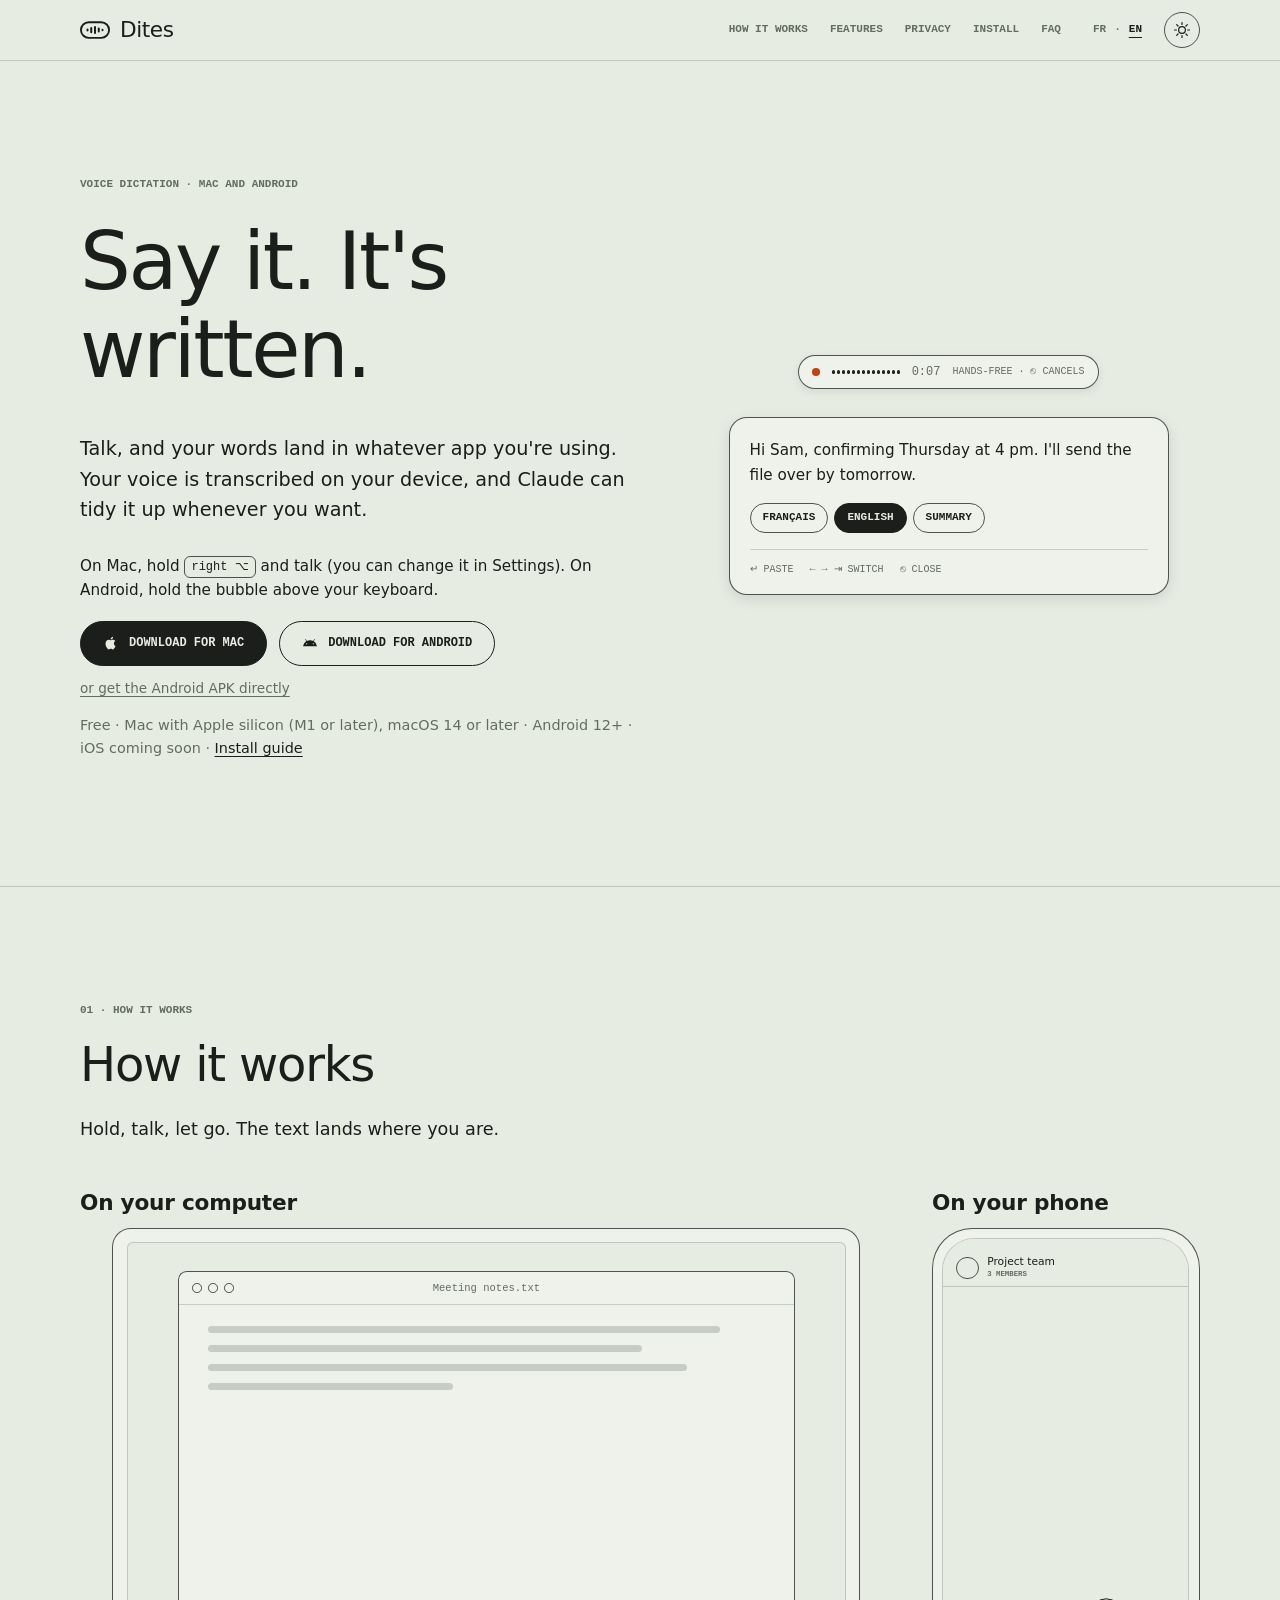
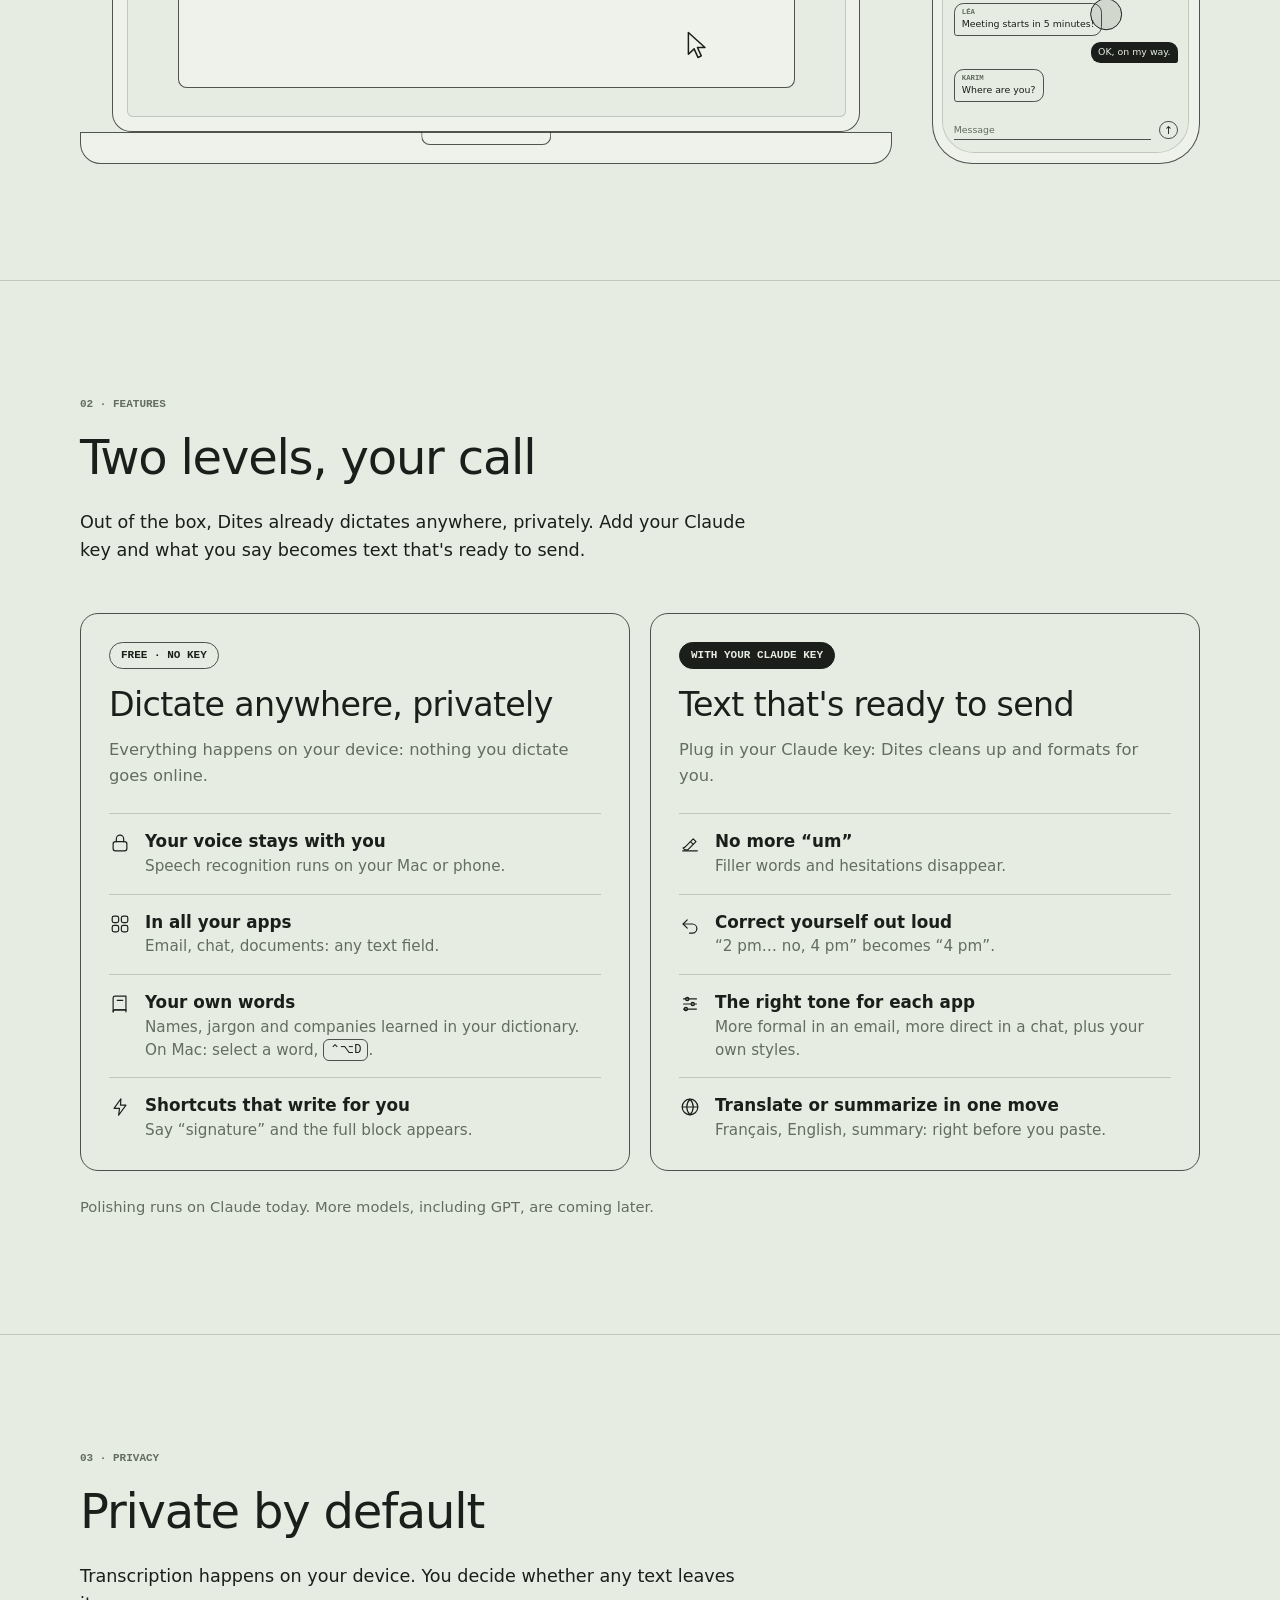
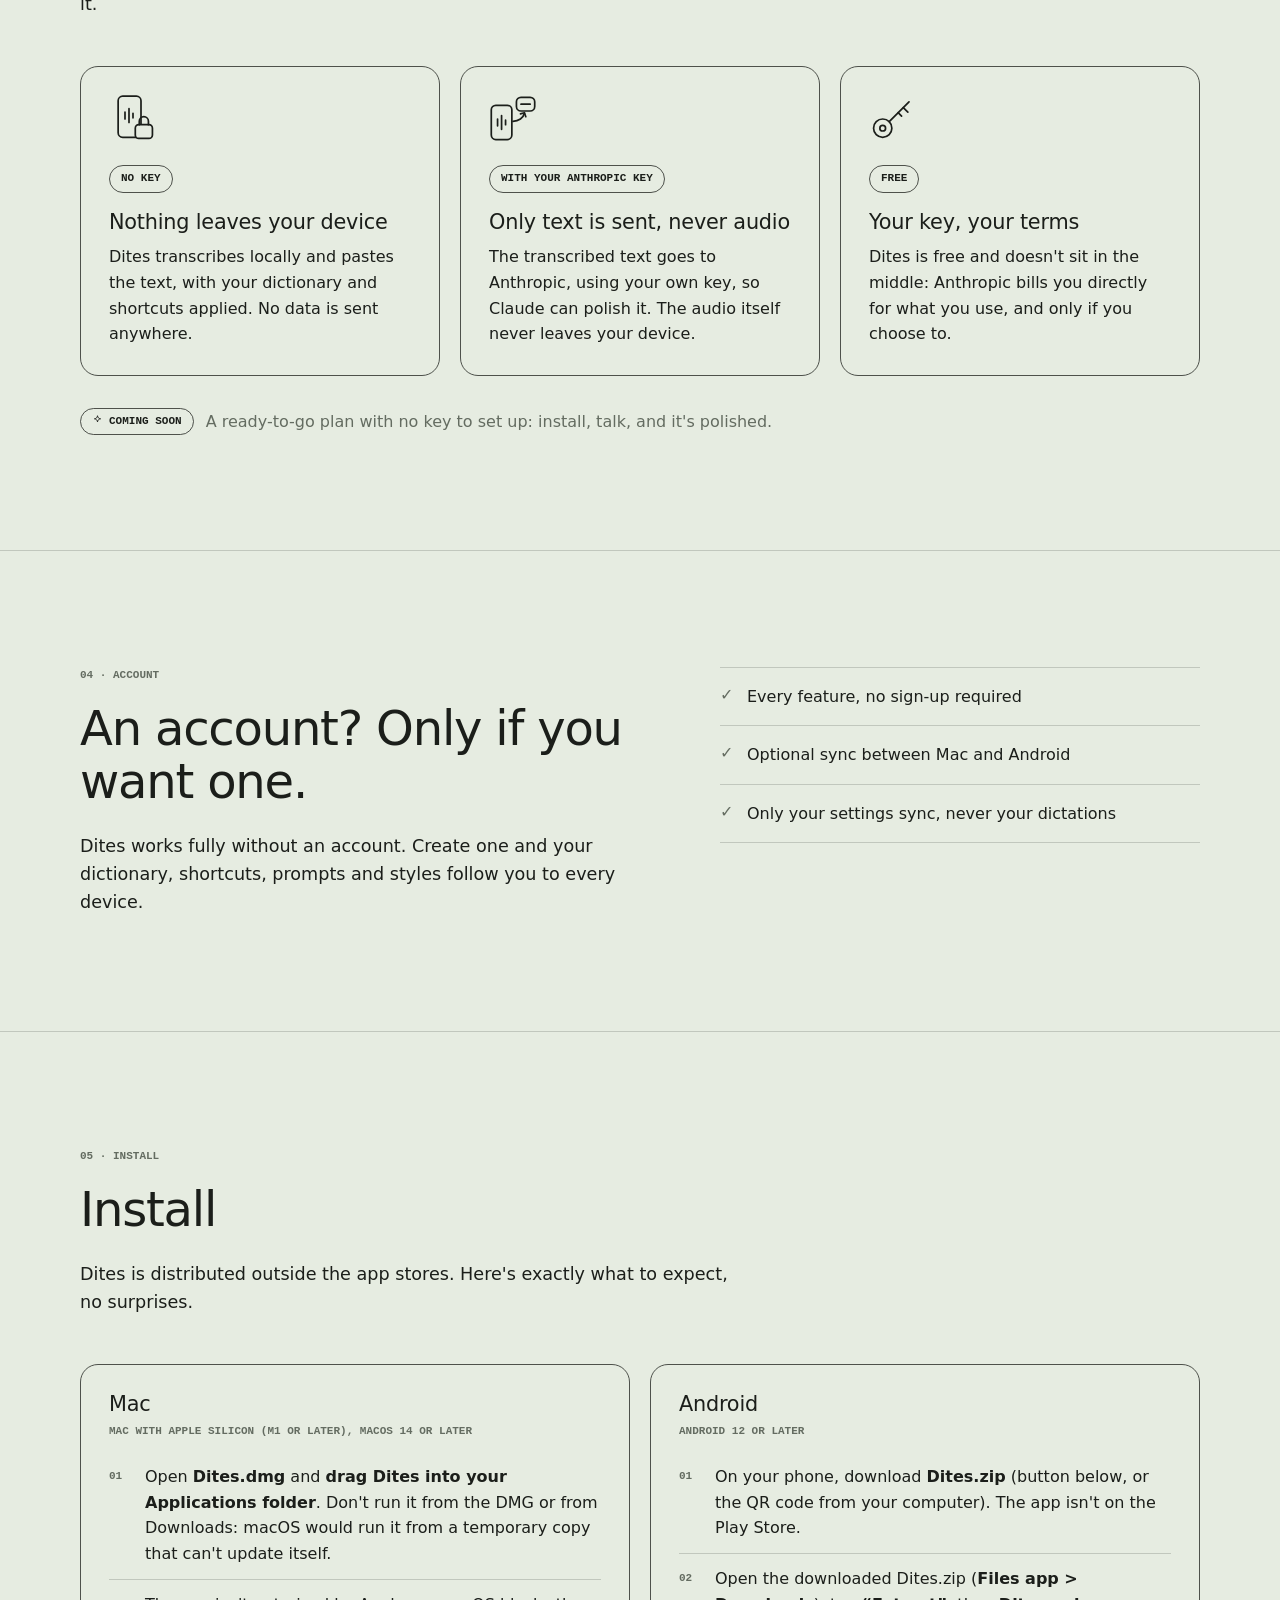
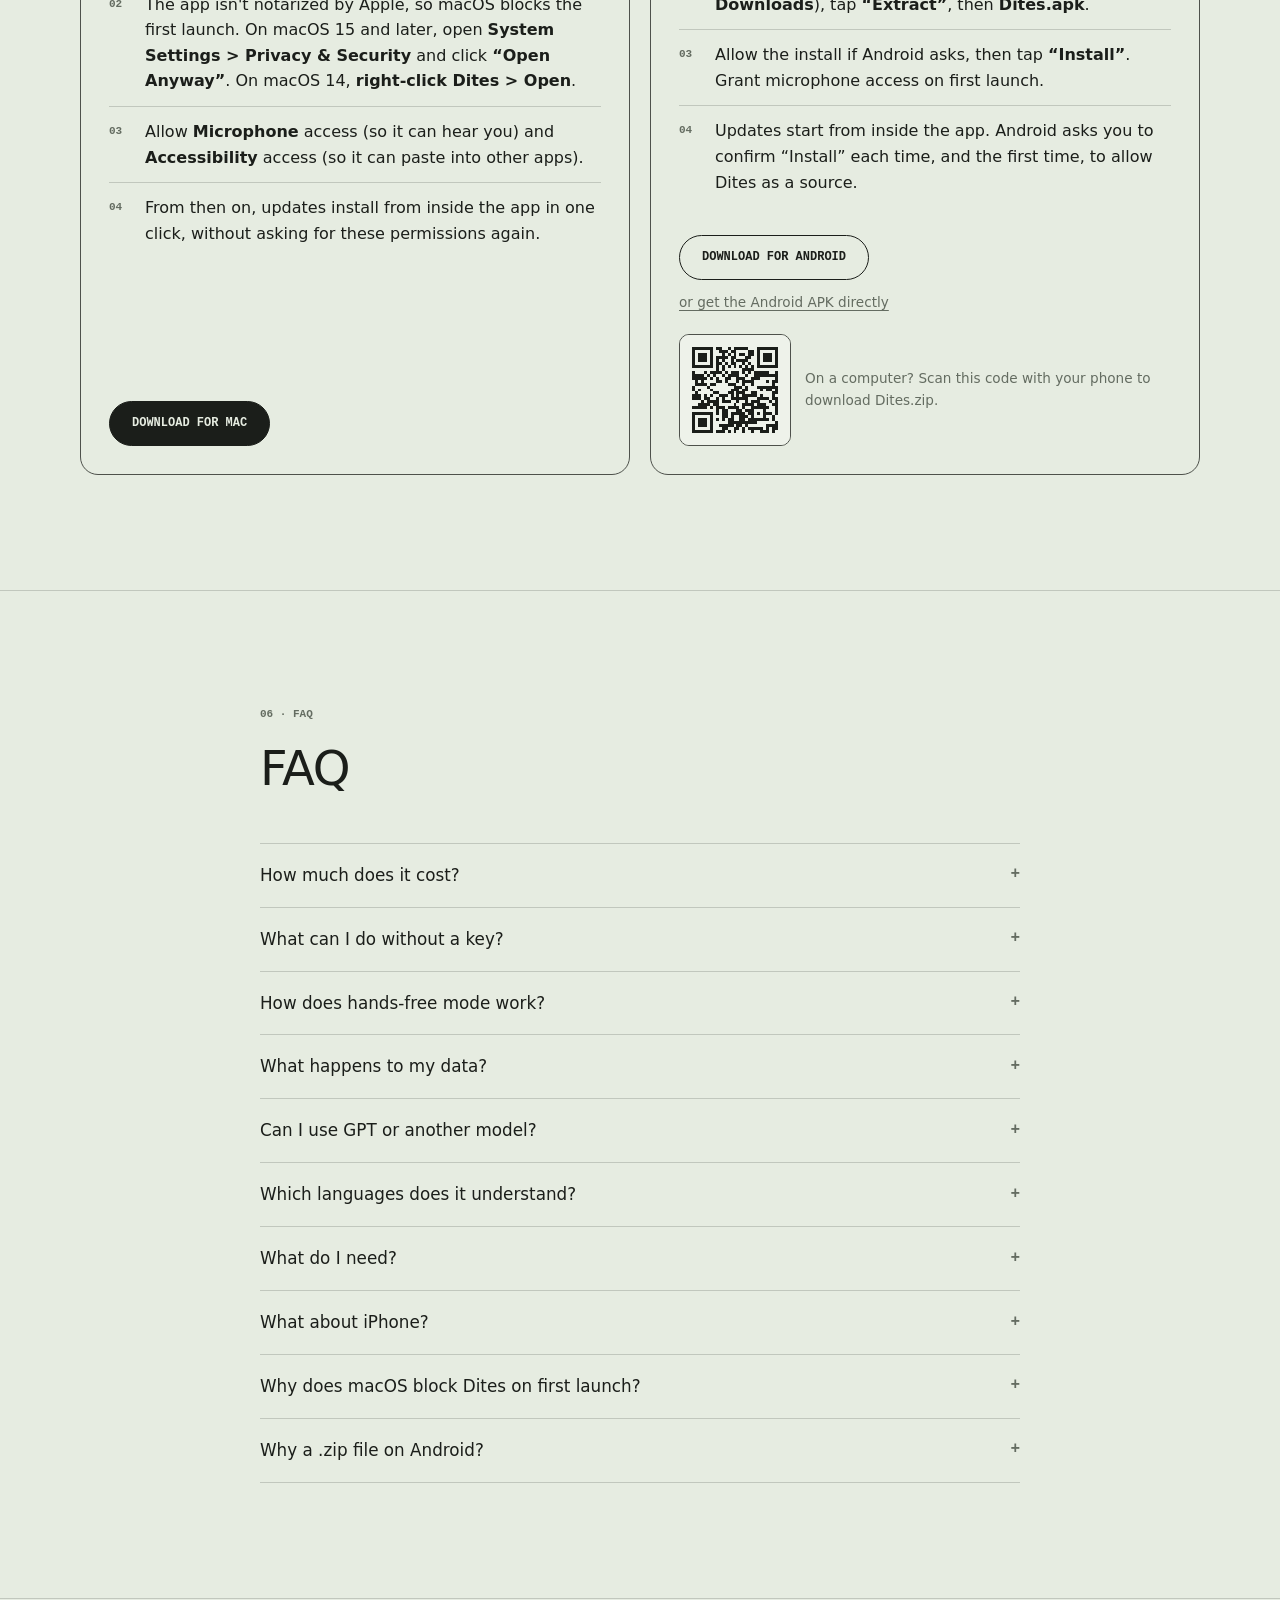
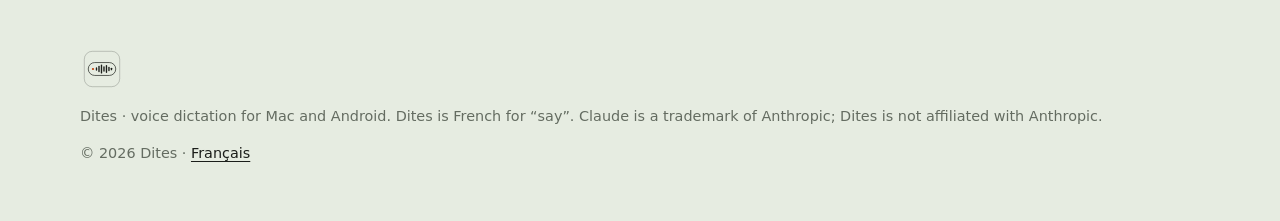
==== commit b460f890: "Mac : puce Apple (M1 ou plus récent) requise, Mac Intel non pris en charge Le binaire Mac 1.0.0 est " ====
--- a/en/index.html
+++ b/en/index.html
@@ -24,7 +24,7 @@
   <script>
     try { var t = localStorage.getItem("dites-theme"); if (t) document.documentElement.setAttribute("data-theme", t); } catch (e) {}
   </script>
-  <link rel="stylesheet" href="/assets/css/style.css?v=9c54d2f9">
+  <link rel="stylesheet" href="/assets/css/style.css?v=bb9bbf21">
 </head>
 <body>
   <a class="skip-link" href="#content">Skip to content</a>
@@ -77,7 +77,8 @@
           </div>
           <p class="apk-alt"><a data-download="android-apk" href="/download/android">or get the Android APK directly</a></p>
           <ol class="android-steps" aria-label="After the download on Android"><li>Open the downloaded <strong>Dites.zip</strong> (Files app &gt; Downloads).</li><li>Tap “Extract”, then <strong>Dites.apk</strong>.</li><li>Allow the install if Android asks, then tap “Install”.</li></ol>
-          <p class="cta-note">Free · macOS 14+ and Android 12+ · iOS coming soon · <a href="#install">Install guide</a></p>
+          <p class="android-help">Download stuck? Open this page in Chrome (⋮ &gt; Open in Chrome).</p>
+          <p class="cta-note">Free · Mac with Apple silicon (M1 or later), macOS 14 or later · Android 12+ · iOS coming soon · <a href="#install">Install guide</a></p>
         </div>
 
         <!-- Recording pill and options bubble, recreated from the app in HTML/CSS. -->
@@ -298,7 +299,7 @@
         <div class="install-grid">
           <article class="card install-card">
             <h3>Mac</h3>
-            <p class="install-req">macOS 14 (Sonoma) or later · Apple Silicon recommended</p>
+            <p class="install-req">Mac with Apple silicon (M1 or later), macOS 14 or later</p>
             <ol class="install-steps">
               <li>Open <strong>Dites.dmg</strong> and <strong>drag Dites into your Applications folder</strong>. Don't run it from the DMG or from Downloads: macOS would run it from a temporary copy that can't update itself.</li>
               <li>The app isn't notarized by Apple, so macOS blocks the first launch. On macOS 15 and later, open <strong>System Settings &gt; Privacy &amp; Security</strong> and click <strong>“Open Anyway”</strong>. On macOS 14, <strong>right-click Dites &gt; Open</strong>.</li>
@@ -358,7 +359,7 @@
           </details>
           <details>
             <summary>What do I need?</summary>
-            <p>On Mac: macOS 14 (Sonoma) or later; an Apple Silicon Mac is recommended for fast transcription. On Android: Android 12 or later. And a microphone.</p>
+            <p>On Mac: a Mac with Apple silicon (M1 or later), macOS 14 or later. Intel Macs aren't supported for now. On Android: Android 12 or later. And a microphone.</p>
           </details>
           <details>
             <summary>What about iPhone?</summary>
@@ -385,8 +386,8 @@
     </div>
   </footer>
 
-  <script src="/assets/js/config.js?v=9c54d2f9"></script>
-  <script src="/assets/js/main.js?v=9c54d2f9"></script>
-  <script src="/assets/js/demos.js?v=9c54d2f9"></script>
+  <script src="/assets/js/config.js?v=bb9bbf21"></script>
+  <script src="/assets/js/main.js?v=bb9bbf21"></script>
+  <script src="/assets/js/demos.js?v=bb9bbf21"></script>
 </body>
 </html>
--- a/assets/css/style.css
+++ b/assets/css/style.css
@@ -199,6 +199,8 @@
 .android-steps { display: none; margin: 0 0 16px; padding-left: 1.3em; color: var(--muted); font-size: 0.9rem; }
 .android-steps li + li { margin-top: 2px; }
 .is-android .android-steps { display: block; }
+.android-help { display: none; margin: -8px 0 16px; color: var(--muted); font-size: 0.85rem; }
+.is-android .android-help { display: block; }
 .qr { display: flex; align-items: center; gap: 14px; margin: 20px 0 0; }
 .qr-code { width: 112px; height: 112px; flex: none; border: 1px solid var(--line); border-radius: 10px; }
 .qr figcaption { color: var(--muted); font-size: 0.85rem; }
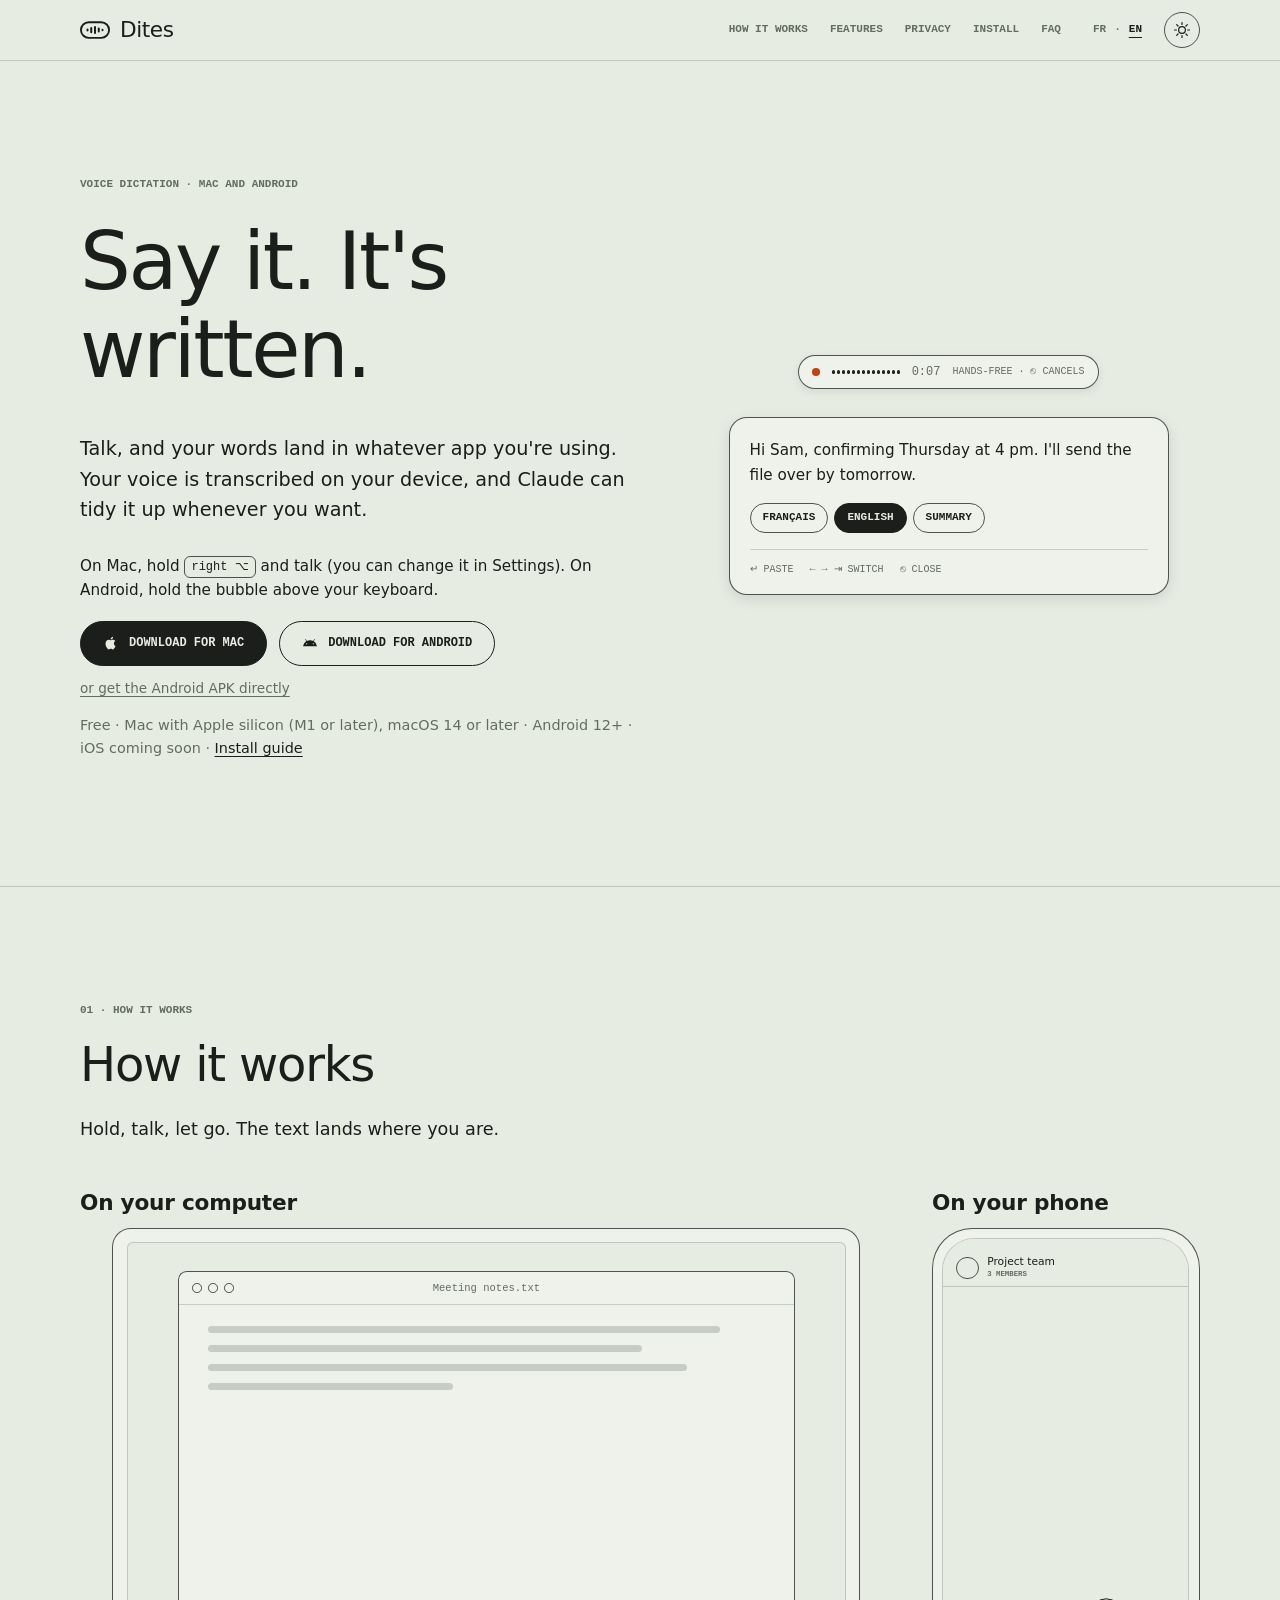
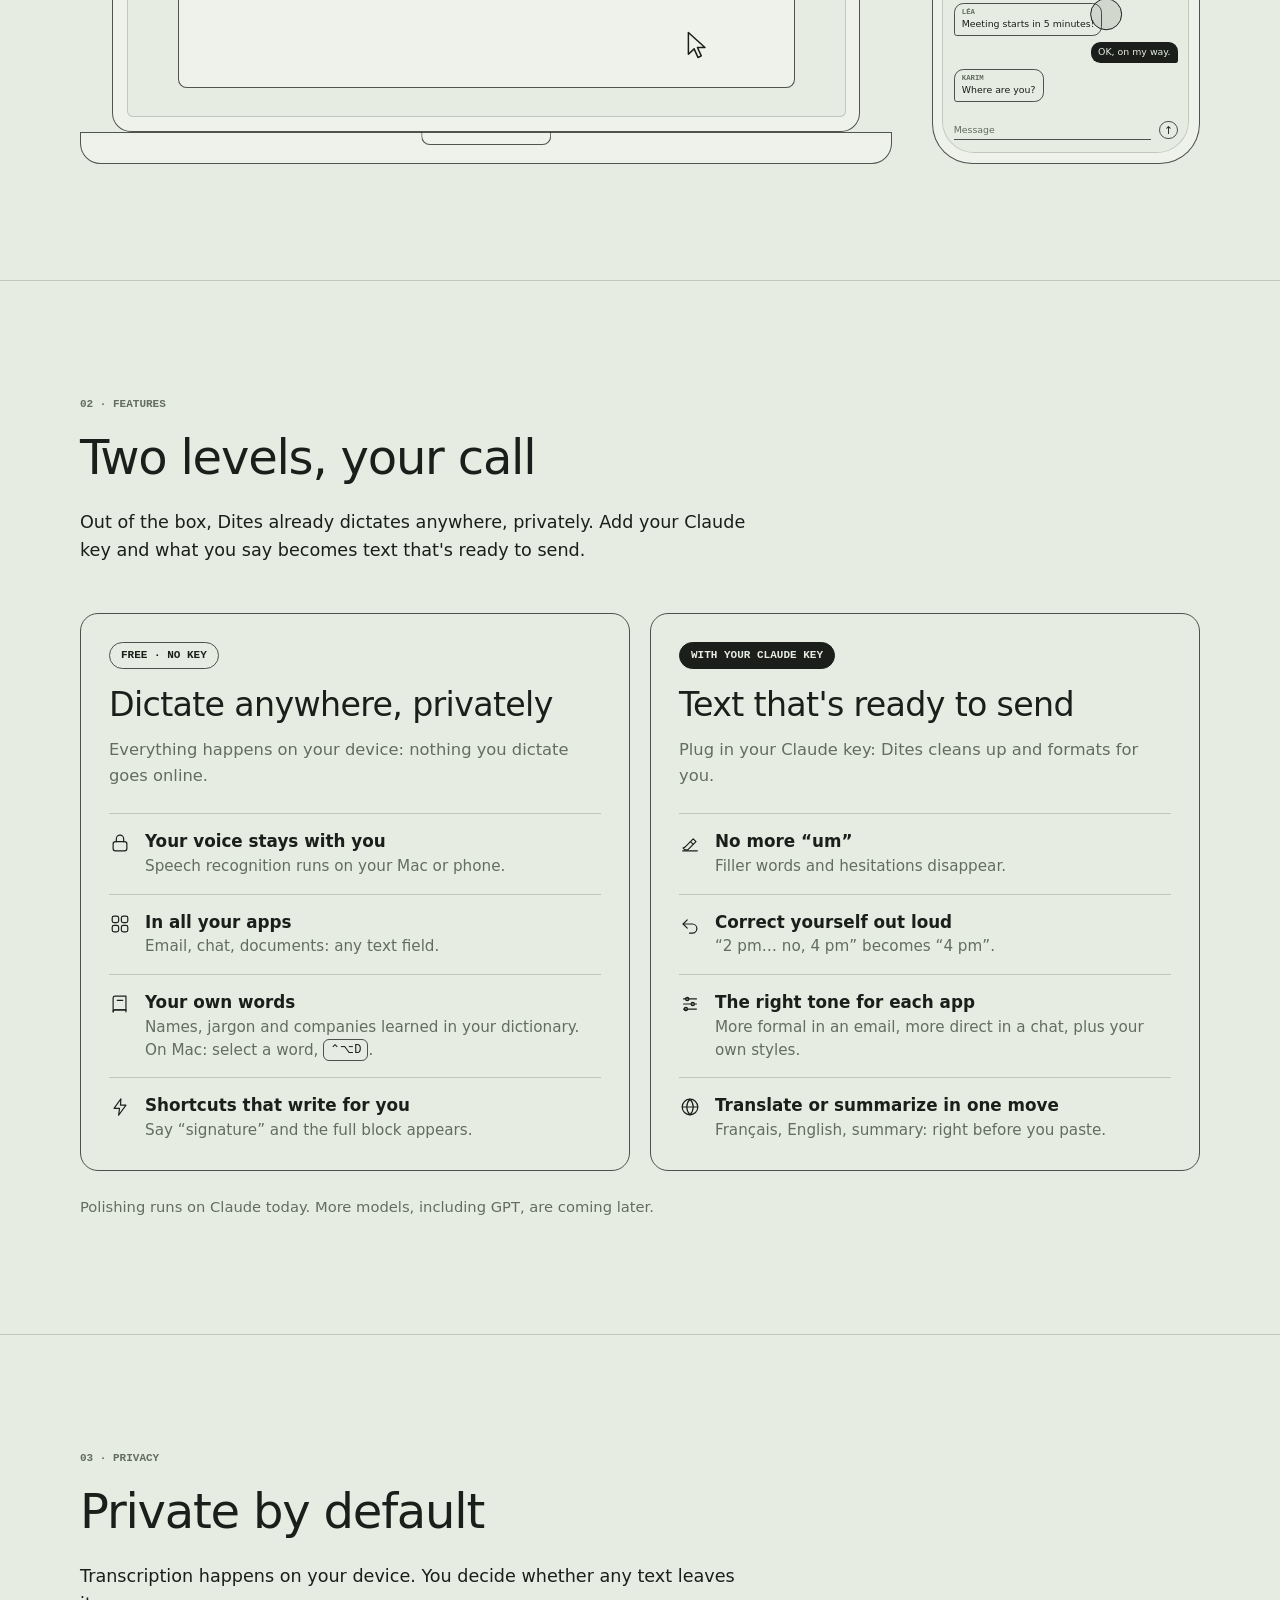
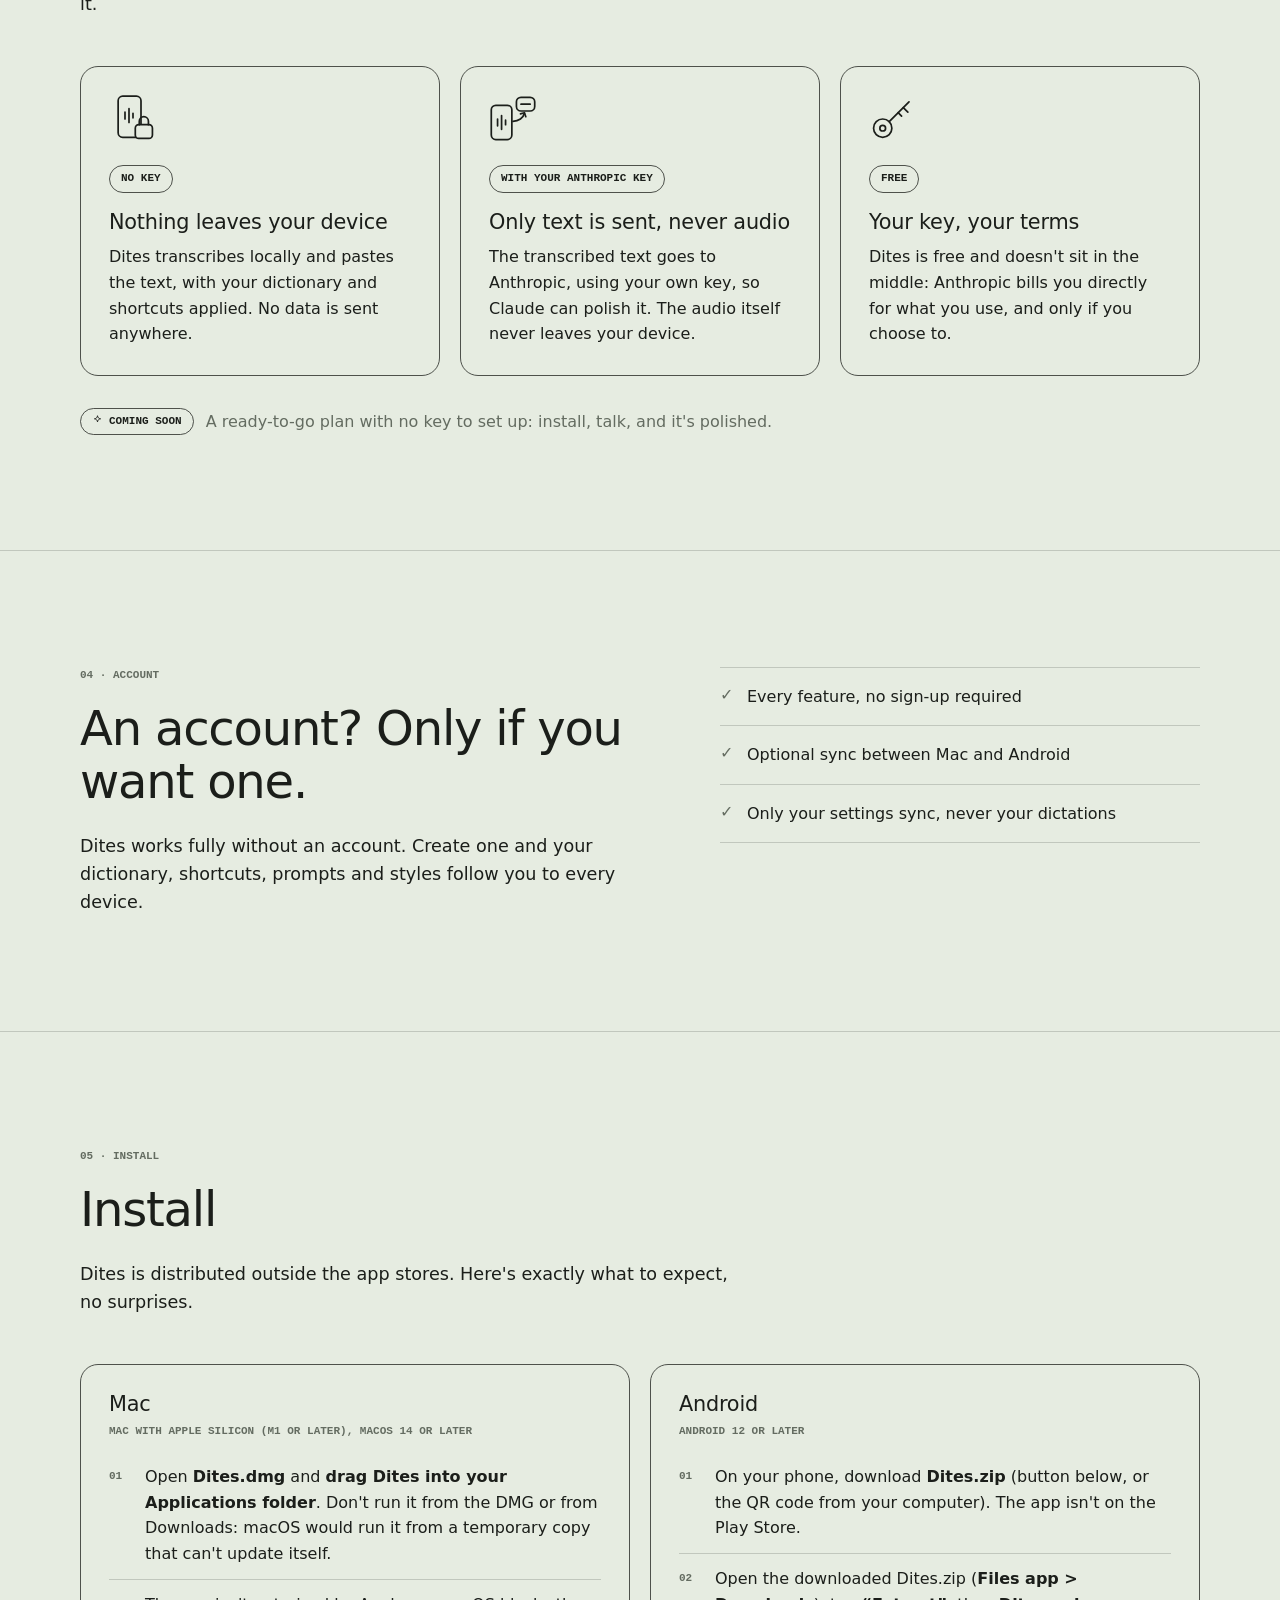
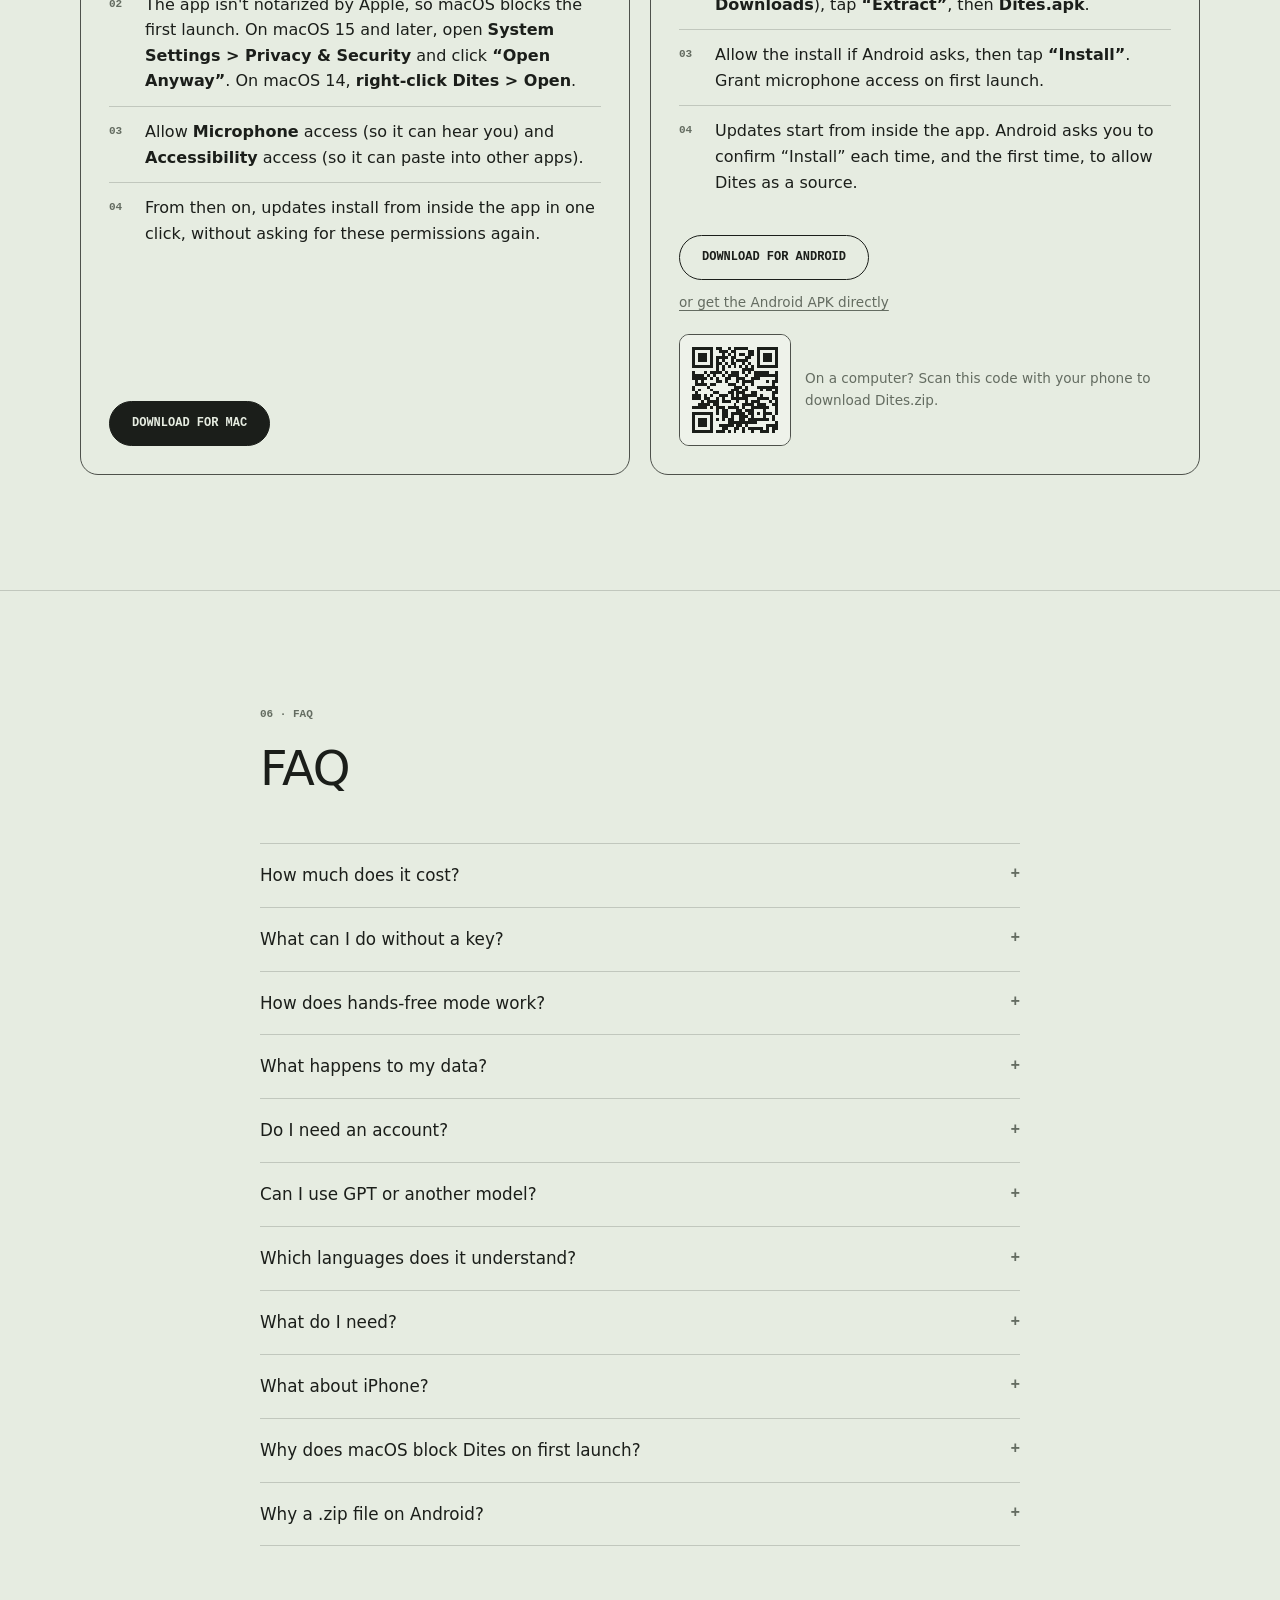
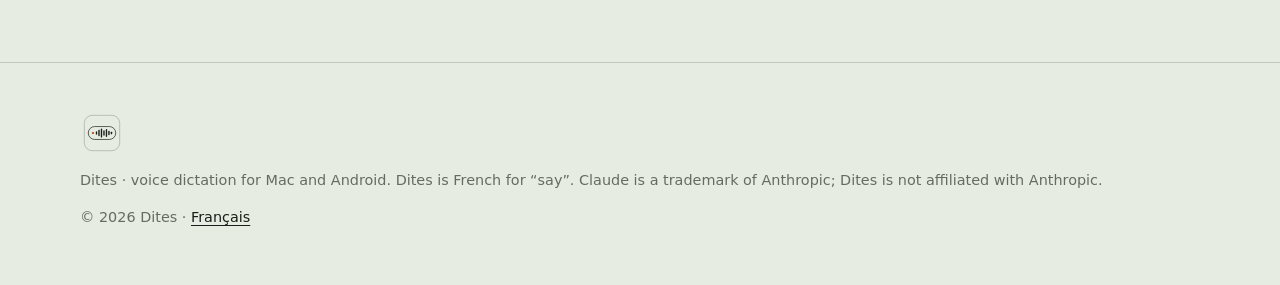
==== commit 0aabc5e0: "Pages du compte : confirmation d'e-mail et nouveau mot de passe Ajoute /compte/confirme et /compte/m" ====
--- a/en/index.html
+++ b/en/index.html
@@ -24,7 +24,7 @@
   <script>
     try { var t = localStorage.getItem("dites-theme"); if (t) document.documentElement.setAttribute("data-theme", t); } catch (e) {}
   </script>
-  <link rel="stylesheet" href="/assets/css/style.css?v=bb9bbf21">
+  <link rel="stylesheet" href="/assets/css/style.css?v=f114d21d">
 </head>
 <body>
   <a class="skip-link" href="#content">Skip to content</a>
@@ -350,6 +350,10 @@
             <p>Your voice is transcribed on your device and the audio is never sent. Without a key, no data leaves your device. With your Anthropic key, only the transcribed text is sent to Anthropic for polishing. The optional account only syncs your settings: dictionary, shortcuts, prompts and styles.</p>
           </details>
           <details>
+            <summary>Do I need an account?</summary>
+            <p>No. Dites works fully without an account. An optional account syncs your dictionary, shortcuts, prompts and styles across your devices; your API key and history stay on each device.</p>
+          </details>
+          <details>
             <summary>Can I use GPT or another model?</summary>
             <p>Not yet: polishing runs on Claude, by Anthropic, today. More models, including GPT, are coming later.</p>
           </details>
@@ -386,8 +390,8 @@
     </div>
   </footer>
 
-  <script src="/assets/js/config.js?v=bb9bbf21"></script>
-  <script src="/assets/js/main.js?v=bb9bbf21"></script>
-  <script src="/assets/js/demos.js?v=bb9bbf21"></script>
+  <script src="/assets/js/config.js?v=f114d21d"></script>
+  <script src="/assets/js/main.js?v=f114d21d"></script>
+  <script src="/assets/js/demos.js?v=f114d21d"></script>
 </body>
 </html>
--- a/assets/css/style.css
+++ b/assets/css/style.css
@@ -623,6 +623,24 @@
   .mac-stage[data-on~="rec"] .demo-level i:nth-child(3n) { transform: scaleY(0.95); }
 }
 
+/* Pages du compte (/compte/…, /en/account/…) */
+.account-lang { margin-left: auto; }
+.account { min-height: calc(100vh - 61px); border-bottom: 0; }
+.account h1 { font-size: clamp(2.2rem, 5vw, 3.2rem); margin-top: 18px; }
+.account .label { color: var(--muted); }
+.account-form { display: grid; gap: 8px; max-width: 420px; margin: 32px 0 8px; }
+.account-form[hidden] { display: none; }
+.field-label { margin-top: 12px; font-family: var(--mono); font-size: 0.6875rem; font-weight: 600; text-transform: uppercase; color: var(--muted); }
+.field-input { width: 100%; padding: 10px 0 8px; border: 0; border-bottom: 1px solid var(--line); border-radius: 0; background: transparent; color: var(--ink); font: inherit; font-size: 1.05rem; }
+.field-input:focus { outline: none; border-bottom: 2px solid var(--ink); padding-bottom: 7px; }
+.field-hint { margin: 2px 0 0; color: var(--muted); font-size: 0.85rem; }
+.account-form .btn { justify-self: start; margin-top: 24px; }
+.account-form .btn:disabled { opacity: 0.5; cursor: wait; }
+.account-status { max-width: 36em; margin: 20px 0 0; font-size: 1.1rem; }
+.account-status:empty { display: none; }
+.account-status[data-kind="error"] { color: var(--accent); }
+.account-status[data-kind="info"] { color: var(--muted); }
+
 /* Pied de page */
 .site-footer { padding: 48px 0 56px; }
 .footer-inner { display: grid; gap: 14px; }
